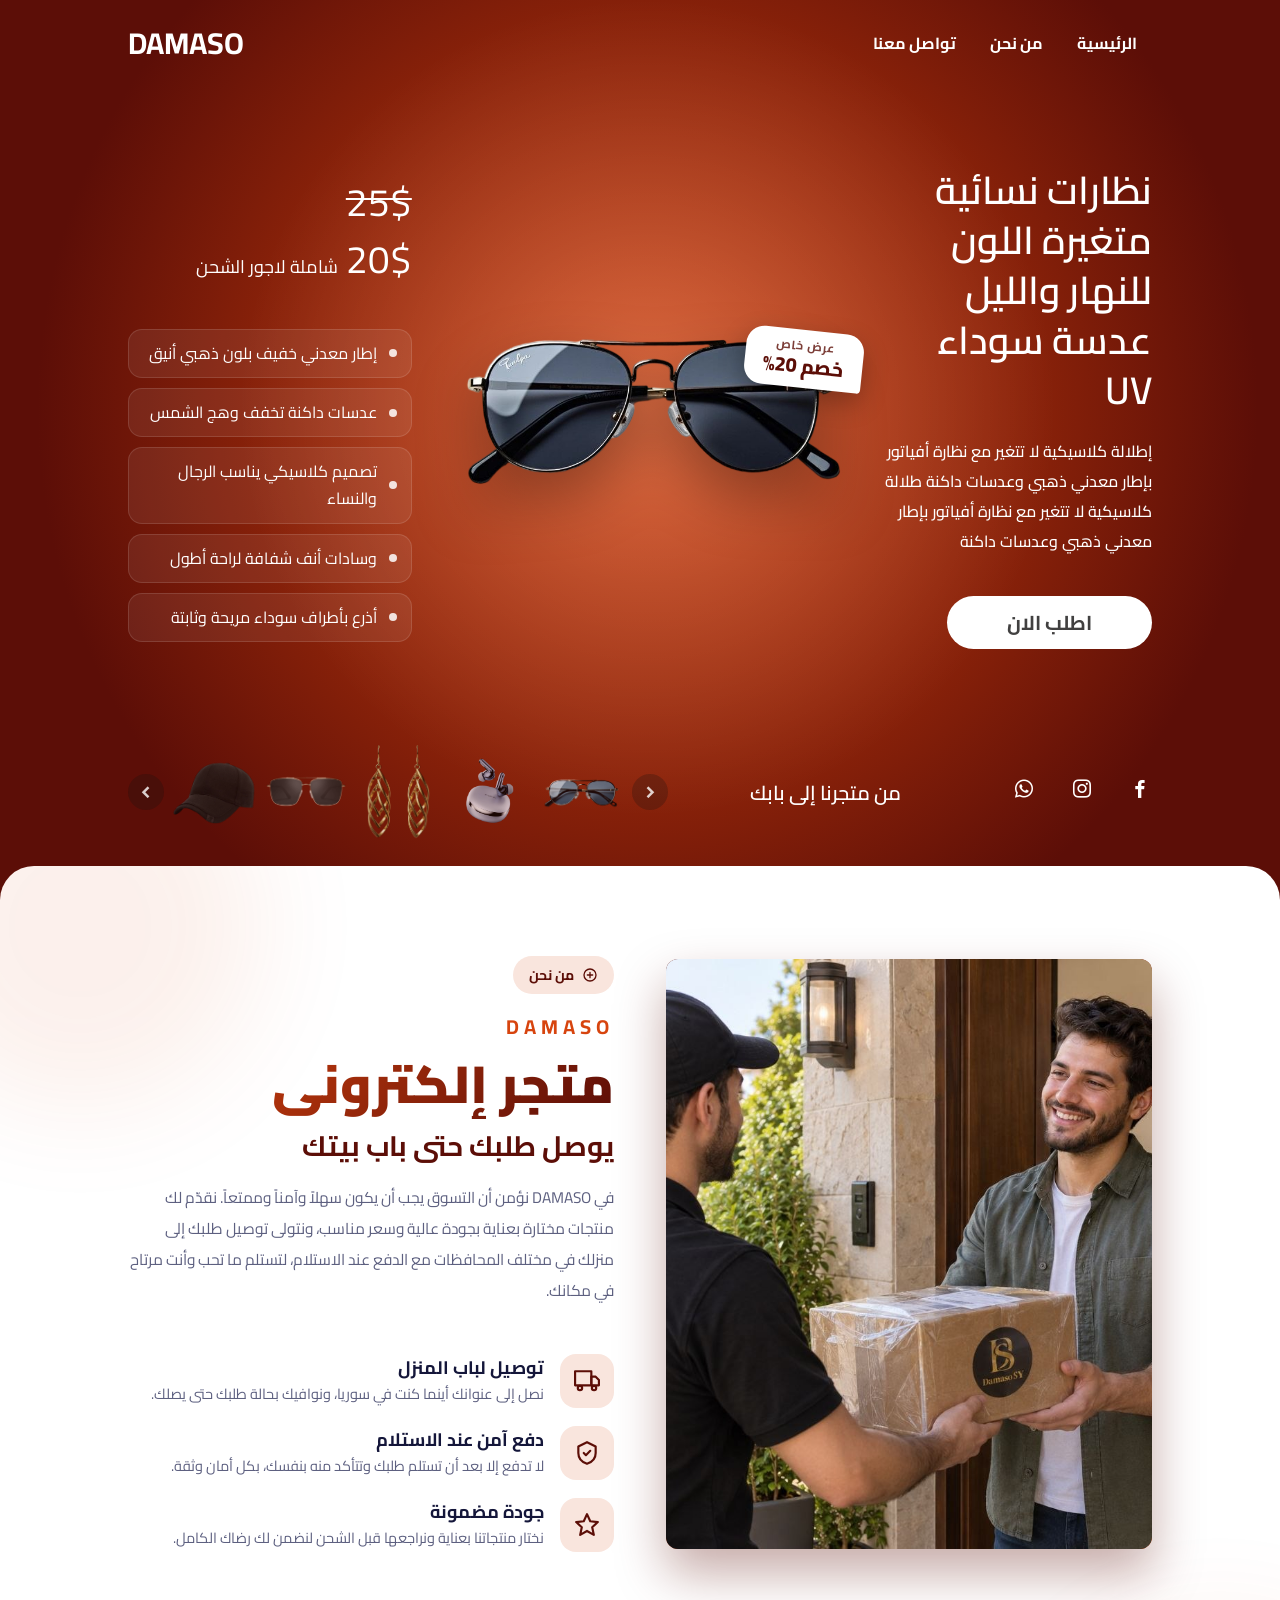
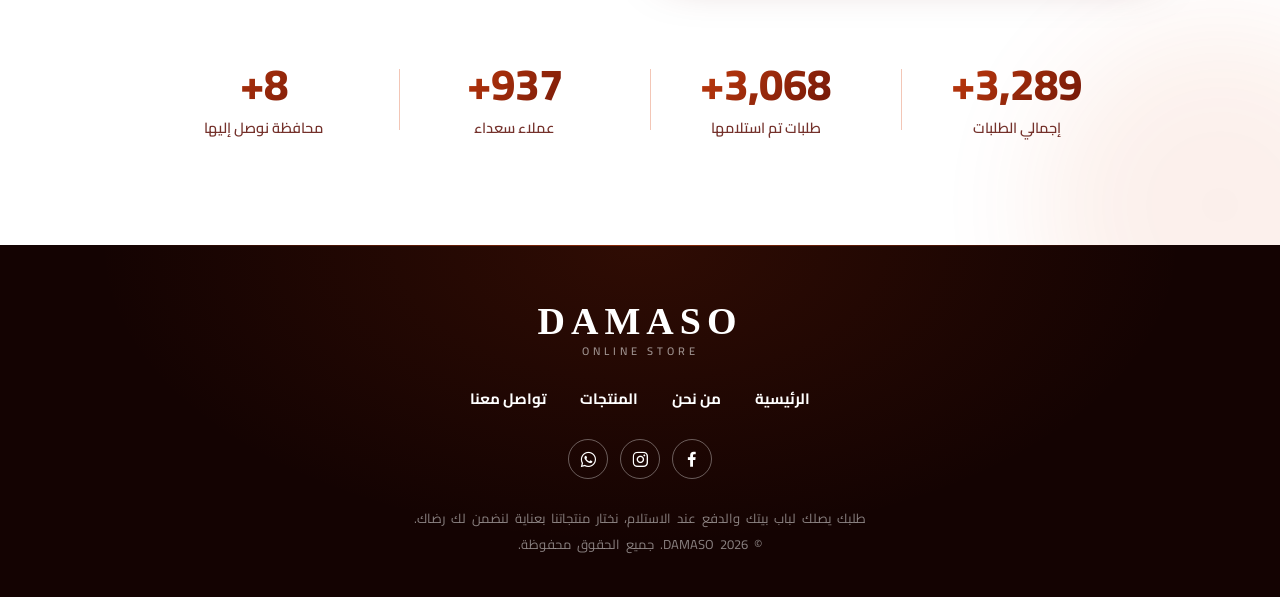
==== index.html @ eb1d95ae "Add files via upload upload site" ====
<!DOCTYPE html>
<html lang="ar" dir="rtl">
<head>
    <meta charset="UTF-8">
    <meta name="viewport" content="width=device-width, initial-scale=1.0">
    <title>DAMAS</title>
    <link rel="stylesheet" href="damas.css">
    <link rel="stylesheet" href="about.css">
    <link rel="stylesheet" href="footer.css">
    <link href='https://unpkg.com/boxicons@2.1.4/css/boxicons.min.css' rel='stylesheet'>

    <!-- يُنفَّذ قبل رسم الصفحة: يخفي المحتوى لحين حركة الدخول، ويُبقي اللودر ظاهراً بعد "الرئيسية" -->
    <script>
    (function () {
        var d = document.documentElement;
        d.classList.add('intro-pending');
        try {
            if (sessionStorage.getItem('damasReload')) {
                d.classList.add('reloading');
                d.style.setProperty('--loader-bg', sessionStorage.getItem('damasReloadBg') || '#0000c8');
            }
        } catch (e) {}
        // شبكة أمان: إن تعطل الـ JS لا يبقى المحتوى مخفياً
        setTimeout(function () { d.classList.remove('intro-pending', 'reloading'); }, 8000);
    })();
    </script>
</head>
<body>

    <!-- لودر إعادة التحميل -->
    <div class="page-loader" id="pageLoader" aria-hidden="true"><div class="spinner"></div></div>
 
    <div class="shamelll" id="home">
 
        <!-- طبقة الخلفية التي تتسع من وسط المنتج عند تغيير اللون -->
        <div class="bg-wave"></div>
 
        <div class="safhaon">
 
            <div class="navbar">
                <ul>
                    <li><a href="index.html" data-reload>الرئيسية</a></li>
                    <li><a href="#about" data-scroll="about">من نحن</a></li>
                    <li><a href="https://wa.me/213666143702">تواصل معنا</a></li>
                </ul>
 
                <a href="index.html" class="logo">DAMASO</a>
            </div>
 
            <div class="mohtaoa">
 
                <div class="text">
                    <h1>نظارات نسائية متغيرة اللون للنهار والليل</h1>
 
                    <p>تدرّج أزرق هادئ وتصميم بدون إطار. عدسات خفيفة تعطيكِ إطلالة أنيقة من أول نظرة، وتناسب الشمس والسهرة معاً</p>
 
                    <button class="atlopalan">اطلب الان</button>
                </div>
 
                <div class="imgs">
                    <!-- يضبطها الـ JS تلقائياً على أول منتج في products.js -->
                    <img class="asd" src="imgs/01.png" alt="المنتج">
                    <!-- شارة العرض: تظهر فقط للمنتجات التي فيها offer: true في products.js -->
                    <div class="offer-badge" id="offerBadge" hidden>
                        <small class="ob-label">عرض خاص</small>
                        <b class="ob-text"></b>
                    </div>
                </div>
 
                <div class="maizat">
 
                    <div class="alsaer">
                        <p class="kdem">25$</p>
                        <p class="jaaded"><strong class="price">20$</strong> <span>شاملة لاجور الشحن</span></p>
                    </div>
 
                    <div class="overlay">
                        <ul>
                            <li>حماية من الأشعة فوق البنفسجية UV400</li>
                            <li>عدسات متدرجة اللون تريح العين</li>
                            <li>تصميم بدون إطار خفيف على الوجه</li>
                            <li>مقاومة للخدوش وسهلة التنظيف</li>
                            <li>مناسبة للقيادة والسفر والاستخدام اليومي</li>
                        </ul>
                    </div>
 
                </div>
 
            </div>
 
            <div class="thelsafhaon">
 
                <div class="tauasul">
                    <a href="https://www.facebook.com/profile.php?id=61590749053674&name=xhp_nt__fb__action__open_user"><i class='bx bxl-facebook'></i></a>
                    <a href="https://www.instagram.com/damasosy/"><i class='bx bxl-instagram'></i></a>
                    <a href="https://wa.me/213666143702"><i class='bx bxl-whatsapp'></i></a>
                    <!-- <a href="#"><i class='bx bxl-messenger'></i></a> -->
                </div>
 
                <div class="taosel">
                    <p>من متجرنا إلى بابك</p>
                </div>
 
                <!-- شريط المنتجات: تملؤه الجافاسكربت من products.js، لا تضف صوراً هنا -->
                <div class="carousel">
                    <button class="nav-btn prev" type="button" aria-label="المنتج السابق"><i class='bx bxs-chevron-right'></i></button>
                    <div class="icon"></div>
                    <button class="nav-btn next" type="button" aria-label="المنتج التالي"><i class='bx bxs-chevron-left'></i></button>
                </div>
 
            </div>
 
        </div>
    </div>
 
 
<!-- ================= قسم من نحن ================= -->
<section class="about" id="about">
    <div class="about-inner">
        <div class="about-grid">
 
            <!-- الصور (يمين) -->
            <div class="about-media rv from-right">
                <div class="img-main"><img src="imgs/oijeorieojrie.jpg" alt="متجر DAMASO" loading="lazy"></div>
            </div>
 
            <!-- النصوص (يسار) -->
            <div class="about-text rv from-left" style="--d:.15s">
                <div class="about-tag">
                    <svg viewBox="0 0 24 24" fill="none" stroke="currentColor" stroke-width="2" stroke-linecap="round"><circle cx="12" cy="12" r="9"/><path d="M12 8v8M8 12h8"/></svg>
                    من نحن
                </div>
                <div class="about-brand">DAMASO</div>
                <h2><span class="h-store">متجر إلكتروني</span> <em>يوصل طلبك حتى باب بيتك</em></h2>
                <p class="desc">
                    في DAMASO نؤمن أن التسوق يجب أن يكون سهلاً وآمناً وممتعاً. نقدّم لك منتجات مختارة بعناية بجودة عالية وسعر مناسب،
                    ونتولى توصيل طلبك إلى منزلك في مختلف المحافظات مع الدفع عند الاستلام، لتستلم ما تحب وأنت مرتاح في مكانك.
                </p>
 
                <div class="features">
                    <div class="feature">
                        <div class="f-icon">
                            <svg viewBox="0 0 24 24" fill="none" stroke="currentColor" stroke-width="2" stroke-linecap="round" stroke-linejoin="round"><path d="M1 3h15v13H1z"/><path d="M16 8h4l3 3v5h-7z"/><circle cx="5.5" cy="18.5" r="2"/><circle cx="18.5" cy="18.5" r="2"/></svg>
                        </div>
                        <div><h3>توصيل لباب المنزل</h3><p>نصل إلى عنوانك أينما كنت في سوريا، ونوافيك بحالة طلبك حتى يصلك.</p></div>
                    </div>
                    <div class="feature">
                        <div class="f-icon">
                            <svg viewBox="0 0 24 24" fill="none" stroke="currentColor" stroke-width="2" stroke-linecap="round" stroke-linejoin="round"><path d="M12 2l8 4v6c0 5-3.5 8.5-8 10-4.5-1.5-8-5-8-10V6z"/><path d="M9 12l2 2 4-4"/></svg>
                        </div>
                        <div><h3>دفع آمن عند الاستلام</h3><p>لا تدفع إلا بعد أن تستلم طلبك وتتأكد منه بنفسك، بكل أمان وثقة.</p></div>
                    </div>
                    <div class="feature">
                        <div class="f-icon">
                            <svg viewBox="0 0 24 24" fill="none" stroke="currentColor" stroke-width="2" stroke-linecap="round" stroke-linejoin="round"><path d="M12 2l3 6.5 7 .8-5.2 4.8 1.5 7-6.3-3.6-6.3 3.6 1.5-7L2 9.3l7-.8z"/></svg>
                        </div>
                        <div><h3>جودة مضمونة</h3><p>نختار منتجاتنا بعناية ونراجعها قبل الشحن لنضمن لك رضاك الكامل.</p></div>
                    </div>
                </div>
            </div>
        </div>
 
        <!-- العدادات -->
        <div class="counters rv" style="--d:.1s">
            <div class="counter"><div class="num" data-count="5200">0</div><div class="lbl">إجمالي الطلبات</div></div>
            <div class="counter"><div class="num" data-count="4850">0</div><div class="lbl">طلبات تم استلامها</div></div>
            <div class="counter"><div class="num" data-count="1485">0</div><div class="lbl">عملاء سعداء</div></div>
            <div class="counter"><div class="num" data-count="14">0</div><div class="lbl">محافظة نوصل إليها</div></div>
        </div>
    </div>
</section>
 
<!-- ================= الفوتر ================= -->
<footer class="footer" id="footer">
    <div class="footer-inner rv">
 
        <a href="#home" data-scroll="top" class="f-logo">
            DAMASO
            <small>ONLINE STORE</small>
        </a>
 
        <ul class="f-nav">
            <li><a href="#home" data-scroll="top">الرئيسية</a></li>
            <li><a href="#about" data-scroll="about">من نحن</a></li>
            <li><a href="#home" data-scroll="top">المنتجات</a></li>
            <li><a href="https://wa.me/963931493129" target="_blank" rel="noopener">تواصل معنا</a></li>
        </ul>
 
        <div class="f-social">
            <a href="https://www.facebook.com/profile.php?id=61590749053674&name=xhp_nt__fb__action__open_user" aria-label="فيسبوك"><i class='bx bxl-facebook'></i></a>
            <a href="https://www.instagram.com/damasosy/" aria-label="انستغرام"><i class='bx bxl-instagram'></i></a>
            <a href="https://wa.me/963931493129" target="_blank" rel="noopener" aria-label="واتساب"><i class='bx bxl-whatsapp'></i></a>
            <!-- <a href="#" aria-label="ميتا"><i class='bx bxl-meta'></i></a> -->
        </div>
 
        <p class="f-copy">
            طلبك يصلك لباب بيتك والدفع عند الاستلام، نختار منتجاتنا بعناية لنضمن لك رضاك.<br>
            © 2026 DAMASO. جميع الحقوق محفوظة.
        </p>
    </div>
</footer>
 
<!-- زر العودة للأعلى -->
<button class="to-top" id="toTop" type="button" aria-label="العودة للأعلى"><i class='bx bx-chevron-up'></i></button>
 
 
<!-- ================= طبقة الطلب ================= -->
<div class="maalomataltalab" id="orderOverlay" aria-hidden="true">
    <div class="order-page">
 
        <!-- نفس الشريط العلوي، و"من نحن" تغلق الطبقة وتنزل لقسم من نحن -->
        <div class="navbar">
            <ul>
                <li><a href="#">الرئيسية</a></li>
                <li><a href="#about" data-scroll="about">من نحن</a></li>
                <li><a href="#">تواصل معنا</a></li>
            </ul>
 
            <a href="index.html" class="logo">DAMASO</a>
        </div>
 
        <div class="order-box" role="dialog" aria-modal="true" aria-labelledby="orderTitle">
            <div class="order-layout">
 
                <!-- ===== ملخص الطلب (يسار) ===== -->
                <aside class="order-summary">
                    <div class="sum-img"><img id="sumImg" alt=""></div>
 
                    <div class="sum-info">
                        <h3 id="sumName"></h3>
                        <div class="sum-price">
                            <span class="sum-old" id="sumOld"></span>
                            <strong id="sumNew"></strong>
                        </div>
                        <p class="sum-ship">شامل أجور الشحن</p>
                    </div>
 
                    <ul class="sum-badges">
                        <li>
                            <span class="ic"><i class='bx bxs-wallet'></i></span>
                            <div><b>الدفع عند الاستلام</b><small>لا تدفع شيئاً قبل وصول طلبك</small></div>
                        </li>
                        <li>
                            <span class="ic"><i class='bx bxs-truck'></i></span>
                            <div><b>التوصيل لباب البيت</b><small>نوصّل طلبك إلى مكانك مباشرة</small></div>
                        </li>
                        <li>
                            <span class="ic"><i class='bx bxs-package'></i></span>
                            <div><b>الشحن مشمول بالسعر</b><small>السعر المعروض يشمل أجور الشحن</small></div>
                        </li>
                    </ul>
                </aside>
 
                <!-- ===== نموذج التعبئة (يمين) ===== -->
                <form class="order-form" id="orderForm" novalidate>
                    <button class="order-close" type="button" aria-label="إغلاق"></button>
                    <h2 id="orderTitle">أكمل بيانات طلبك</h2>
 
                    <div class="field">
                        <label for="fName">الاسم الكامل</label>
                        <input type="text" id="fName" autocomplete="name" placeholder="مثال: أحمد محمد">
                        <small class="err"></small>
                    </div>
 
                    <div class="field">
                        <label for="x">رقم الهاتف</label>
                        <!-- يبنيها ملف phone.js (رمز سوريا + سهم القائمة)، ويجب أن يبقى الـ id هو x -->
                        <input id="x">
                    </div>
 
                    <div class="row-2">
                        <div class="field">
                            <label for="fGov">المحافظة</label>
                            <select id="fGov">
                                <option value="" selected disabled>اختر المحافظة</option>
                                <option>دمشق</option>
                                <option>ريف دمشق</option>
                                <option>حلب</option>
                                <option>حمص</option>
                                <option>حماة</option>
                                <option>اللاذقية</option>
                                <option>طرطوس</option>
                                <option>إدلب</option>
                                <option>درعا</option>
                                <option>السويداء</option>
                                <option>القنيطرة</option>
                                <option>دير الزور</option>
                                <option>الرقة</option>
                                <option>الحسكة</option>
                            </select>
                            <small class="err"></small>
                        </div>
 
                        <div class="field">
                            <label for="fCity">البلد / المدينة / القرية</label>
                            <input type="text" id="fCity" autocomplete="address-level2" placeholder="اكتب اسم بلدتك">
                            <small class="err"></small>
                        </div>
                    </div>
 
                    <div class="field">
                        <label>الكمية</label>
                        <div class="qty">
                            <!-- الأول ناقص (−) والثاني زائد (+) -->
                            <button type="button" id="qtyMinus" class="q-minus" aria-label="إنقاص"></button>
                            <span id="qtyVal">1</span>
                            <button type="button" id="qtyPlus" class="q-plus" aria-label="زيادة"></button>
                        </div>
                    </div>
 
                    <div class="totals">
                        <div><span>الإجمالي بالدولار</span><strong id="totUsd">0$</strong></div>
                        <div><span>الإجمالي بالليرة السورية</span><strong id="totSyp">0 ل.س</strong></div>
                    </div>
 
                    <button type="submit" class="order-submit">تأكيد الطلب</button>
                    <p class="order-ok" id="orderOk" hidden>تم تجهيز طلبك في واتساب، اضغط «إرسال» هناك لإتمامه</p>
                    <a class="sms-fallback" id="smsFallback" href="#" hidden>لا يعمل معك واتساب؟ أرسل الطلب برسالة SMS</a>
                </form>
 
            </div>
        </div>
    </div>
</div>
 
    <!-- الترتيب مهم: products.js ثم phone.js ثم damas.js ثم about.js -->
    <script src="products.js"></script>
    <script src="phone.js"></script>
    <script src="damas.js"></script>
    <script src="about.js"></script>
</body>
</html>
---- damas.css ----
@import url('https://fonts.googleapis.com/css2?family=Cairo:wght@200..1000&display=swap');
 
*{
    padding: 0;
    margin: 0;
    box-sizing: border-box;
    list-style: none;
    border: none;
    text-decoration: none;
    font-family: 'cairo';
}
 
body{
    background: #0000c8;
    overflow-x: hidden;
}
 
 
/* ========== الصفحة والخلفية ========== */
 
.shamelll{
    /* ألوان التدرج، يغيّرها الـ JS عند تبديل المنتج */
    --glow: #1a6fff;   /* لون التوهج في الوسط */
    --base: #0000c8;   /* لون الحواف */
    /* مركز التوهج: يضبطه الـ JS ليكون خلف صورة المنتج */
    --cx: 50%;
    --cy: 50%;
 
    position: relative;
    overflow: hidden;
    display: flex;
    justify-content: center;
    align-items: stretch;
    min-height: 100vh;
    min-height: 100svh;
    font-family: 'Cairo', sans-serif;
    padding-bottom: 40px;
}
 
/* نفس التدرج للخلفية الأساسية وللموجة المتسعة */
.shamelll,
.bg-wave{
    background:
        radial-gradient(circle at var(--cx) var(--cy), rgba(255,255,255,0.22) 0, rgba(255,255,255,0) 32vmax),
        radial-gradient(circle farthest-corner at var(--cx) var(--cy), var(--glow) 0%, var(--base) 75%);
}
 
.bg-wave{
    position: absolute;
    inset: 0;
    z-index: 0;
    pointer-events: none;
    clip-path: circle(0px at 50% 50%);
}
 
.safhaon{
    position: relative;
    z-index: 1;
    width: 80%;
    padding: 15px 0 20px;
    display: flex;
    flex-direction: column;
    justify-content: space-between;
    gap: 20px;
}
 
 
/* ========== الرأسية ========== */
 
.navbar{
    display: flex;
    justify-content: space-between;
    align-items: center;
    flex-wrap: wrap;
    gap: 10px;
}
 
.navbar a{
    font-size: 30px;
    font-weight: 700;
    color: #fff;
}
 
.navbar ul li{
    display: inline-block;
}
 
.navbar ul li a{
    position: relative;
    padding: 4px 0;
    font-size: 16px;
    font-weight: 700;
    margin: 0 15px;
    transition: opacity 0.3s;
}
 
/* خط يتمدد تحت الرابط (نفس تنسيق روابط الفوتر) */
.navbar ul li a::after{
    content: '';
    position: absolute;
    right: 0;
    bottom: -2px;
    width: 0;
    height: 2px;
    border-radius: 2px;
    background: #fff;
    transition: width 0.3s;
}
 
@media (hover: hover){
    .navbar ul li a:hover{ opacity: 0.85; }
    .navbar ul li a:hover::after{ width: 100%; }
}
 
 
 
/* ========== المحتوى ========== */
 
.mohtaoa{
    flex: 1;
    display: flex;
    justify-content: space-between;
    align-items: center;
    gap: 20px;
}
 
/* اليمين: النص */
.text{
    /* width: 28%; */
    flex: 0 1 28%;
}
 
.text h1{
    font-size: clamp(26px, 3vw, 40px);
    font-weight: 600;
    color: #fff;
    line-height: 1.3;
    margin: 20px 0;
}
 
.text p{
    color: #fff;
    font-size: 16px;
    font-weight: 500;
    margin: 20px 0;
}
 
.text button{
    padding: 8px 60px;
    color: rgb(65, 64, 64);
    background-color: #fff;
    border-radius: 30px;
    font-size: 20px;
    font-weight: 700;
    margin: 20px 0;
    cursor: pointer;
    font-family: inherit;
    animation: zxzxz 2s infinite;
}
 
/* الوسط: صورة المنتج (حتى 550px وتصغر حسب الشاشة) */
.imgs{
    /* width: 40%; */
    flex: 0 1 auto;
    width: clamp(260px, 36vw, 550px);
    display: flex;
    justify-content: center;
}
 
.imgs img{
    width: 100%;
    display: block;
    filter: drop-shadow(0 25px 30px rgba(0, 0, 0, 0.3));
    animation: xxxxx 2s ease-in-out infinite;
}
 
/* اليسار: السعر والميزات */
/* .maizat{
    flex: 0 1 28%;
} */
 
.alsaer{
    margin-bottom: 40px;
    color: #fff;
    font-size: clamp(28px, 3vw, 40px);
    font-weight: 400;
    line-height: 1.5;
}
 
.alsaer .kdem{
    text-decoration: line-through;
    text-decoration-thickness: 2px;
}
 
.alsaer .jaaded span{
    font-size: 18px;
}
 
.alsaer .jaaded .price{
    font-weight: inherit;
}
 
/* الميزات: كل ميزة في صندوق بخلفية شفافة (نفس تنسيق صناديق طبقة تأكيد الطلب) بعرض القسم كاملاً */
.overlay ul{
    width: 100%;
    display: flex;
    flex-direction: column;
    gap: 10px;
}
 
.overlay ul li{
    display: flex;
    align-items: center;
    gap: 12px;
    width: 100%;
    padding: 10px 14px;
    border-radius: 14px;
    background: rgba(255, 255, 255, 0.07);
    border: 1px solid rgba(255, 255, 255, 0.12);
    font-size: 16px;
    color: #fff;
    line-height: 1.7;
    text-align: start;
}
 
/* نقطة صغيرة بدل رمز القائمة الافتراضي */
.overlay ul li::before{
    content: '';
    flex: none;
    width: 8px;
    height: 8px;
    border-radius: 50%;
    background: #fff;
    opacity: 0.85;
}
 
 
/* ========== ذيل الصفحة ========== */
 
.thelsafhaon{
    display: flex;
    justify-content: space-between;
    align-items: center;
    gap: 20px;
}
 
.thelsafhaon .tauasul{
    flex: none;
}
 
.thelsafhaon .taosel{
    flex: 1 1 140px;
    text-align: center;
}
 
.thelsafhaon .taosel p{
    font-size: 20px;
    font-weight: 600;
}
 
 
/* ----- شريط المنتجات (حلقة من 5 صور + سهمان) ----- */
 
.carousel{
    display: flex;
    align-items: center;
    gap: 8px;
    flex: 0 1 540px;
    min-width: 0;
}
 
.icon{
    display: flex;
    align-items: center;
    justify-content: center;
    gap: 8px;
    flex: 1;
    min-width: 0;
}
 
.icon img{
    flex: 1 1 0;
    min-width: 0;
    max-width: 105px;
    width: auto;
    height: auto;
    cursor: pointer;
    opacity: 0.8;
    user-select: none;
    -webkit-user-drag: none;
    transition: transform 0.4s, opacity 0.3s, filter 0.3s;
}
 
/* المنتج المعروض حالياً في المنتصف */
.icon img.active{
    opacity: 1;
    cursor: default;
}
 
/* السهمان */
.nav-btn{
    flex: none;
    width: 36px;
    height: 36px;
    border-radius: 50%;
    display: grid;
    place-items: center;
    background-color: rgba(18, 18, 18, 0.25);
    color: #ffffffcc;
    font-size: 20px;
    cursor: pointer;
    transition: background-color 0.3s, transform 0.2s;
}
 
.nav-btn:hover{
    background-color: rgba(18, 18, 18, 0.45);
}
 
.nav-btn:active{
    transform: scale(0.9);
}
 
.nav-btn[hidden]{
    display: none;
}
 
.tauasul a i{
    font-size: 24px;
    color: #fff;
    margin-left: 30px;
    font-weight: 400;
}
 
.taosel p{
    font-size: 18px;
    color: #fff;
}
 
/* التكبير عند المرور فقط في الأجهزة التي تدعم الماوس */
@media (hover: hover){
    .icon img:hover{
        transform: scale(1.15);
        opacity: 1;
        position: relative;
        z-index: 2;
    }
}
 
 
/* ========== التاب والجوال: ترتيب عمودي ========== */
 
@media (max-width: 900px){
 
    .safhaon{
        width: 92%;
        justify-content: flex-start;
        align-items: center;
        gap: 18px;
    }
 
    /* نجعل أبناء هذين القسمين عناصر مباشرة داخل .safhaon لنرتبهم كما نريد */
    .mohtaoa,
    .thelsafhaon{
        display: contents;
    }
 
    .navbar{ order: 0; width: 100%; }
 
    /* الصورة الكبيرة ثم شريط الصور الصغيرة تحتها مباشرة لتبقى الحركة داخل الشاشة */
    /* صندوق ثابت للمنتج الكبير: أي صورة تُعرض كاملة داخله بنفس المساحة، فلا يتغير حجم الصفحة بين المنتجات */
    .safhaon .imgs{ order: 1; width: min(90%, 550px); height: clamp(230px, 62vw, 400px); }
    .imgs img{ height: 100%; object-fit: contain; }
 
    /* ارتفاع ثابت لشريط الصور الصغيرة أيضاً */
    .icon{ height: clamp(58px, 16vw, 100px); }
    .icon img{ height: 100%; object-fit: contain; }
    .safhaon .carousel{
        order: 2;
        flex: none;
        width: 100%;
        max-width: 560px;
    }
 
    .safhaon .text{
        order: 3;
        flex: none;
        width: 100%;
        max-width: 620px;
        text-align: center;
    }
 
    .safhaon .maizat{
        order: 4;
        flex: none;
        width: 100%;
        max-width: 620px;
        text-align: center;
    }
 
    .alsaer{ margin-bottom: 20px; }
 
    .overlay ul{
        width: 100%;
        text-align: start;
    }
 
    .taosel{ order: 5; text-align: center; }
    .tauasul{ order: 6; }
}
 
@media (max-width: 600px){
 
    .shamelll{padding-bottom:0 ;}
 
    .navbar{ justify-content: center; }
 
    .navbar a{ font-size: 20px; }

    .navbar ul{
        margin-left: 10px;
    }
 
    .navbar ul li a{
        font-size: 15px;
        margin: 0 4px;
    }
 
    .text p{ font-size: 15px; }
 
    .text button{
        padding: 8px 40px;
        font-size: 18px;
    }
 
    .overlay ul li{ font-size: 15px;
                    padding: 9px 12px;
                     }
 
     .overlay ul{ margin: 30px 0;
 
        }
 
    .taosel p{ font-size: 16px;
                margin: 30px 0 ; }
 
    .tauasul a i{
        font-size: 22px;
        margin: 0 12px;
        display: none;
    }
 
    .nav-btn{
        width: 30px;
        height: 30px;
        font-size: 17px;
    }
 
    .carousel,
    .icon{ gap: 5px; }
}
 
 
/* حركة الانميشن الخاصة بالصورة */
 
 
 
@keyframes xxxxx {
    0%,
    100% {
        transform: translatey(5px);
    }
 
    50% {
        transform: translatey(-5px);
    }
}
 
 
@keyframes zxzxz {
  50% {
    opacity: 0.5;
  }
}
 
 
/* ========== الجوال: زر اطلب الان تحت السعر ========== */
 
@media (max-width: 600px){
 
    /* نفكّ صندوقي النص حتى نرتّب عناصرهما مباشرة داخل الصفحة */
    .safhaon .text,
    .safhaon .maizat{
        display: contents;
    }
 
    .safhaon .text h1{ order: 3; }
    .safhaon .text p{ order: 4; }
    .safhaon .alsaer{ order: 5; }
    .safhaon .text button{ order: 6; align-self: center; }   /* الزر تحت السعر */
    .safhaon .overlay{ order: 7; }
    .safhaon .taosel{ order: 8; }
    .safhaon .tauasul{ order: 9; }
 
    .safhaon .text h1,
    .safhaon .text p,
    .safhaon .alsaer,
    .safhaon .overlay{
        width: 100%;
        max-width: 620px;
        text-align: center;
    }
 
    /* المسافات بين العناصر يتحكم بها gap الصفحة، فنلغي الهوامش المضاعفة */
    .safhaon .text h1,
    .safhaon .text p,
    .safhaon .text button,
    .safhaon .alsaer,
    .safhaon .overlay ul{
        margin: 0;
    }
 
    /* العنوان بعيد عن الصور وعمودياً حتى لا يتداخل معها */
    .safhaon .text h1{
        margin-top: 28px;
    }
 
    /* نص الشرح أضيق من عرض الشاشة */
    .safhaon .text p{
        width: min(100%, 400px);
    }
 
    /* مسافة فوق الزر وتحته */
    .safhaon .text button{
        margin: 16px 0;
    }
}
 
 
/* ========== طبقة الطلب (شفافة وضبابية بلون خلفية المنتج) ========== */
 
.maalomataltalab{
    /* ألوان افتراضية (نفس أزرق الصفحة)، يضبطها الـ JS من خلفية المنتج المعروض عند الفتح */
    /* --glow: #1a6fff;
    --base: #0000c8; */
 
    position: fixed;
    inset: 0;
    z-index: 100;
    display: flex;
    overflow-y: auto;
    font-family: 'Cairo', sans-serif;
 
    /* احتياطي للمتصفحات القديمة التي لا تدعم color-mix */
    background: rgba(0, 0, 40, 0.72);
    /* لون المنتج نفسه بشفافية: توهج خفيف في الجانبين وحواف أغمق */
    background:
        radial-gradient(circle at 25% 35%, color-mix(in srgb, var(red) 90%, transparent) 0, transparent 55%),
        radial-gradient(circle at 85% 80%, color-mix(in srgb, var(red) 32%, transparent) 0, transparent 50%),
        color-mix(in srgb, var(--base) 80%, transparent);
    -webkit-backdrop-filter: blur(16px);
    backdrop-filter: blur(16px);
 
    opacity: 0;
    visibility: hidden;
    pointer-events: none;
    transition: opacity 0.4s ease, visibility 0s linear 0.4s;
}
 
.maalomataltalab.open{
    opacity: 1;
    visibility: visible;
    pointer-events: auto;
    transition: opacity 0.4s ease, visibility 0s;
}
 
.maalomataltalab input,
.maalomataltalab select,
.maalomataltalab button{
    font-family: inherit;
}
 
body.no-scroll{
    overflow: hidden;
}
 
/* نفس عرض صفحتك الرئيسية: الشريط العلوي ثم المحتوى في المنتصف */
.order-page{
    position: relative;
    width: 80%;
    min-height: 100vh;
    min-height: 100svh;
    margin: 0 auto;
    padding: 15px 0 24px;
    display: flex;
    flex-direction: column;
    gap: 20px;
}
 
.order-box{
    flex: 1;
    display: flex;
    align-items: center;
    justify-content: center;
    transform: translateY(30px) scale(0.97);
    transition: transform 0.4s ease;
}
 
.maalomataltalab.open .order-box{
    transform: translateY(0) scale(1);
}
 
/* الملخص يسار والنموذج يمين، والمحتوى كله في المنتصف مع مسافة واضحة بينهما */
.order-layout{
    width: 100%;
    max-width: 1100px;
    margin: 0 auto;
    display: flex;
    align-items: center;
    justify-content: center;
    gap: clamp(48px, 8vw, 110px);
    direction: ltr;
}
 
.order-layout > *{
    direction: rtl;
}
 
 
/* ===== ملخص الطلب (بدون خلفية متوهجة) ===== */
 
.order-summary{
    flex: 1 1 460px;
    min-width: 0;
    display: flex;
    flex-direction: column;
    align-items: center;
    gap: 22px;
    text-align: center;
    color: #fff;
}
 
.sum-img{
    position: relative;
    width: 100%;
    display: flex;
    justify-content: center;
    padding-bottom: 18px;
    /* ارتفاع محدد: أي صورة أكبر منه تصغر تلقائياً ولا تدفع العناصر التي تحتها */
    height: clamp(170px, 36vh, 260px);
}
 
/* ظل ناعم تحت المنتج وهو يطفو */
.sum-img::after{
    content: '';
    position: absolute;
    bottom: 0;
    left: 50%;
    transform: translateX(-50%);
    width: 55%;
    height: 16px;
    border-radius: 50%;
    background: radial-gradient(ellipse at center, rgba(0, 0, 0, 0.35) 0, rgba(0, 0, 0, 0) 70%);
}
 
/* صورة المنتج كبيرة */
.sum-img img{
    position: relative;
    z-index: 1;
    width: min(100%, 460px);
    height: 100%;
    max-height: 100%;
    object-fit: contain;
    display: block;
    filter: drop-shadow(0 20px 24px rgba(0, 0, 0, 0.3));
    animation: xxxxx 2s ease-in-out infinite;
}
 
.sum-info h3{
    font-size: 22px;
    font-weight: 600;
    line-height: 1.4;
    margin-bottom: 10px;
}
 
.sum-price{
    display: flex;
    justify-content: center;
    align-items: baseline;
    gap: 14px;
}
 
.sum-old{
    font-size: 18px;
    text-decoration: line-through;
    text-decoration-thickness: 2px;
    opacity: 0.7;
}
 
.sum-price strong{
    font-size: 38px;
    font-weight: 700;
}
 
.sum-ship{
    margin-top: 4px;
    font-size: 14px;
    opacity: 0.85;
}
 
.sum-badges{
    width: 100%;
    max-width: 400px;
    display: flex;
    flex-direction: column;
    gap: 10px;
}
 
.sum-badges li{
    display: flex;
    align-items: center;
    gap: 14px;
    padding: 10px 14px;
    border-radius: 14px;
    text-align: start;
    background: rgba(255, 255, 255, 0.07);
    border: 1px solid rgba(255, 255, 255, 0.12);
}
 
/* أيقونات مفرغة الخلفية بإطار أبيض فقط */
.sum-badges .ic{
    flex: none;
    width: 46px;
    height: 46px;
    border-radius: 50%;
    display: grid;
    place-items: center;
    font-size: 24px;
    color: #fff;
    background: transparent;
    border: 1.5px solid #fff;
}
 
.sum-badges .ic i{
    line-height: 1;
}
 
.sum-badges b{
    display: block;
    font-size: 15px;
    font-weight: 700;
}
 
.sum-badges small{
    display: block;
    margin-top: 1px;
    font-size: 13px;
    opacity: 0.8;
}
 
 
/* ===== نموذج التعبئة: لوح شفاف بلون المنتج مثل نموذج الصورة ===== */
 
.order-form{
    position: relative;
    flex: 0 1 440px;
    min-width: 0;
    padding: 36px 28px 26px;
    border-radius: 8px;
    color: #fff;
    background: rgba(255, 255, 255, 0.14);
    background:
        linear-gradient(rgba(255, 255, 255, 0.047), rgba(255, 255, 255, 0.041)),
        color-mix(in srgb, var(red) 20%, transparent);
    box-shadow: 0 12px 40px rgba(0, 0, 0, 0.3);
}
 
.order-form h2{
    text-align: center;
    font-size: 28px;
    font-weight: 500;
    margin-bottom: 22px;
}
 
/* زر الإغلاق: علامة × مرسومة بالـ CSS في منتصف الدائرة تماماً */
.order-close{
    position: absolute;
    top: 10px;
    inset-inline-start: 12px;
    width: 34px;
    height: 34px;
    border-radius: 50%;
    background: rgba(255, 255, 255, 0.18);
    cursor: pointer;
    transition: background-color 0.3s;
}
 
.order-close::before,
.order-close::after{
    content: '';
    position: absolute;
    top: 50%;
    left: 50%;
    width: 14px;
    height: 2px;
    border-radius: 2px;
    background: #fff;
}
 
.order-close::before{ transform: translate(-50%, -50%) rotate(45deg); }
.order-close::after{ transform: translate(-50%, -50%) rotate(-45deg); }
 
.order-close:hover{
    background: rgba(255, 255, 255, 0.35);
}
 
.field{
    margin-bottom: 14px;
    flex: 1;
    min-width: 0;
}
 
.field label{
    display: block;
    font-size: 14px;
    font-weight: 600;
    margin-bottom: 6px;
}
 
.field > input,
.field > select{
    width: 100%;
    padding: 11px 14px;
    border-radius: 12px;
    border: 1px solid rgba(255, 255, 255, 0.3);
    background: rgba(255, 255, 255, 0.12);
    color: #fff;
    font-size: 16px;
    outline: none;
    transition: border-color 0.3s, background-color 0.3s;
}
 
.field > input::placeholder,
#x::placeholder{
    color: rgba(255, 255, 255, 0.55);
}
 
.field > input:focus,
.field > select:focus{
    border-color: #fff;
    background: rgba(255, 255, 255, 0.2);
}
 
.field > select option{
    background: var(--base);
    color: #fff;
}
 
.field.invalid > input,
.field.invalid > select{
    border-color: #ff9b9b;
}
 
.err{
    display: block;
    margin-top: 4px;
    font-size: 13px;
    color: #ffb3b3;
}
 
.row-2{
    display: flex;
    gap: 12px;
}
 
/* إطار خانة الهاتف (يبنيه phone.js) */
.phone-wrap:focus-within{
    box-shadow: 0 0 0 1px #fff;
}
 
#x:-webkit-autofill{
    -webkit-text-fill-color: #fff;
    transition: background-color 9999s ease-in-out 0s;
}
 
/* عداد الكمية: − و + مرسومتان بالـ CSS في منتصف الدائرة تماماً */
.qty{
    display: inline-flex;
    align-items: center;
    gap: 6px;
    padding: 4px;
    border-radius: 30px;
    background: rgba(255, 255, 255, 0.12);
    border: 1px solid rgba(255, 255, 255, 0.3);
}
 
.qty button{
    position: relative;
    width: 34px;
    height: 34px;
    border-radius: 50%;
    background: rgba(255, 255, 255, 0.2);
    cursor: pointer;
    transition: background-color 0.3s, transform 0.2s;
}
 
/* الخط الأفقي: موجود في الزرين (ناقص / زائد) */
.qty button::before,
.qty button.q-plus::after,
#qtyPlus::after{
    content: '';
    position: absolute;
    top: 50%;
    left: 50%;
    background: #fff;
    border-radius: 2px;
}
 
.qty button::before{
    width: 14px;
    height: 2px;
    transform: translate(-50%, -50%);
}
 
/* الخط العمودي: فقط في زر الزائد */
.qty button.q-plus::after,
#qtyPlus::after{
    width: 2px;
    height: 14px;
    transform: translate(-50%, -50%);
}
 
.qty button:hover{ background: rgba(255, 255, 255, 0.35); }
.qty button:active{ transform: scale(0.9); }
 
.qty span{
    min-width: 40px;
    text-align: center;
    font-size: 18px;
    font-weight: 700;
}
 
/* الإجمالي */
.totals{
    margin: 16px 0;
    padding: 12px 14px;
    border-radius: 12px;
    background: rgba(0, 0, 0, 0.22);
}
 
.totals div{
    display: flex;
    justify-content: space-between;
    align-items: center;
    gap: 10px;
    padding: 4px 0;
    font-size: 15px;
}
 
.totals strong{
    font-size: 18px;
    font-weight: 700;
}
 
.order-submit{
    width: 100%;
    padding: 12px;
    border-radius: 30px;
    background: #fff;
    color: #333;
    font-size: 20px;
    font-weight: 700;
    cursor: pointer;
    transition: transform 0.2s, opacity 0.3s;
}
 
.order-submit:active{ transform: scale(0.97); }
 
.order-ok{
    margin-top: 12px;
    text-align: center;
    font-weight: 600;
    color: #c9ffd2;
}

.sms-fallback{
    display: block;
    margin-top: 10px;
    text-align: center;
    font-size: 14px;
    font-weight: 600;
    color: #fff;
    text-decoration: underline;
    opacity: 0.9;
}
.sms-fallback[hidden]{ display: none; }
 
 
/* ===== التاب والجوال ===== */
 
@media (max-width: 900px){
    .order-page{ width: 92%; }
}
 
@media (max-width: 800px){
 
    .order-box{ align-items: flex-start; }
 
    .order-layout{
        flex-direction: column;
        align-items: stretch;
        gap: 16px;
    }
 
    /* الملخص يصير شريطاً فوق النموذج */
    .order-summary{
        flex: none;
        flex-direction: row;
        align-items: center;
        gap: 14px;
        padding: 12px 14px;
        text-align: start;
        border-radius: 14px;
        background: rgba(255, 255, 255, 0.07);
        border: 1px solid rgba(255, 255, 255, 0.12);
    }
 
    .sum-img{ width: 108px; height: 108px; flex: none; padding-bottom: 0; }
    .sum-img::after{ display: none; }
    .sum-img img{ width: 108px; height: 108px; max-height: none; object-fit: contain; animation: none; }
 
    .sum-info{ flex: 1; min-width: 0; }
    .sum-info h3{ font-size: 15px; margin-bottom: 4px; }
    .sum-price{ justify-content: flex-start; gap: 10px; }
    .sum-price strong{ font-size: 24px; }
    .sum-old{ font-size: 15px; }
    .sum-ship{ display: none; }
    .sum-badges{ display: none; }
 
    .order-form{
        flex: none;
        width: 100%;
        padding: 46px 18px 22px;
    }
 
    .order-form h2{ font-size: 22px; }
}
 
@media (max-width: 420px){
    .row-2{ flex-direction: column; gap: 0; }
}
 
 
/* ========== لودر إعادة تحميل الصفحة ========== */
 
.page-loader{
    position: fixed;
    inset: 0;
    z-index: 1000;
    display: grid;
    place-items: center;
    background: var(--loader-bg, #0000c8);
    opacity: 0;
    visibility: hidden;
    pointer-events: none;
    transition: opacity 0.35s ease, visibility 0s linear 0.35s;
}
 
html.reloading .page-loader{
    opacity: 1;
    visibility: visible;
    pointer-events: auto;
    transition: opacity 0.35s ease, visibility 0s;
}
 
html.reloading body{ overflow: hidden; }
 
.spinner{
    width: 58px;
    height: 58px;
    border-radius: 50%;
    border: 5px solid rgba(255, 255, 255, 0.25);
    border-top-color: #fff;
    animation: spin 0.9s linear infinite;
}
 
@keyframes spin{
    to{ transform: rotate(360deg); }
}
 
 
/* ========== شارة العرض (أعلى يمين المنتج) ========== */
 
.imgs{ position: relative; }
 
.offer-badge{
    position: absolute;
    top: 0;
    right: 0;
    z-index: 3;
    max-width: 170px;
    padding: 8px 18px 10px;
    border-radius: 18px 18px 4px 18px;
    text-align: center;
    line-height: 1.25;
    color: var(--base);
    background: #fff;
    box-shadow: 0 10px 26px rgba(0, 0, 0, 0.28);
    transform: rotate(6deg);
    animation: badgePulse 2.4s ease-in-out infinite;
}
 
.offer-badge[hidden]{ display: none; }
 
.offer-badge .ob-label{
    display: block;
    font-size: 12px;
    font-weight: 700;
    letter-spacing: 0.5px;
    opacity: 0.8;
}
 
.offer-badge .ob-text{
    display: block;
    font-size: 20px;
    font-weight: 800;
}
 
@keyframes badgePulse{
    0%, 100%{ transform: rotate(6deg) scale(1); }
    50%     { transform: rotate(6deg) scale(1.07); }
}
 
@media (max-width: 600px){
    .offer-badge{ padding: 6px 14px 8px; max-width: 140px; }
    .offer-badge .ob-text{ font-size: 17px; }
}
 
 
/* ========== حركة دخول الصفحة: المحتوى مخفي حتى تبدأ الحركة ========== */
 
html.intro-pending .text,
html.intro-pending .maizat,
html.intro-pending .imgs,
html.intro-pending .thelsafhaon,
html.intro-pending .text > *,
html.intro-pending .maizat > *,
html.intro-pending .thelsafhaon > *{
    opacity: 0;
}
 
html.intro-pending .text button{ animation: none; }
 
@media (prefers-reduced-motion: reduce){
    .spinner{ animation-duration: 2s; }
    .offer-badge{ animation: none; }
}
---- about.css ----
@import url('https://fonts.googleapis.com/css2?family=Cairo:wght@200..1000&display=swap');
/* =====================================================
   about.css — قسم "من نحن" + زر العودة للأعلى
   ألوانه تتبع لون خلفية المنتج المعروض تلقائياً (عبر about.js)
   ===================================================== */
 
.about{
    --ab-glow: #1a6fff;
    --ab-base: #0000c8;
    --ab-ink:  #14163a;
    --ab-muted:#5d6080;
 
    position: relative;
    z-index: 2;
    margin-top: -34px;                 /* يتداخل قليلاً مع نهاية الصفحة الرئيسية بحافة منحنية */
    padding: 90px 0 70px;
    background: #fff;
    border-radius: 34px 34px 0 0;
    font-family: 'Cairo', sans-serif;
    color: var(--ab-ink);
    overflow: hidden;
}
 
/* بقع لونية ناعمة في الخلفية */
.about::before,
.about::after{
    content: '';
    position: absolute;
    width: 360px;
    height: 360px;
    border-radius: 50%;
    background: var(--ab-glow);
    opacity: .08;
    filter: blur(60px);
    pointer-events: none;
}
.about::before{ top: -120px; left: -100px; }
.about::after { bottom: -140px; right: -120px; }
 
.about-inner{
    position: relative;
    z-index: 1;
    width: 80%;                        /* نفس عرض الصفحة الرئيسية */
    max-width: 1200px;
    margin: 0 auto;
}
 
.about-grid{
    display: grid;
    grid-template-columns: 1fr 1fr;    /* العمود الأول = اليمين (RTL): الصور، والثاني = اليسار: النصوص */
    gap: clamp(24px, 4vw, 52px);       /* مسافة بسيطة بين الصورة والنصوص */
    align-items: center;
}
 
 
/* ========== الصور (يمين) ========== */
 
.about-media{
    position: relative;
}
 
.img-main{
    width: 100%;                       /* تملأ عمودها وتتكيف مع عرض الشاشة */
    aspect-ratio: 4 / 5;
    max-height: 590px;
    border-radius: 12px;
    overflow: hidden;
    background: linear-gradient(135deg, var(--ab-base), var(--ab-glow));
    box-shadow: 0 24px 50px color-mix(in srgb, var(--ab-base) 35%, transparent);
}
 
.img-small{
    position: absolute;
    left: 0;
    bottom: 0;
    width: 44%;
    aspect-ratio: 3 / 4;
    border-radius: 22px;
    overflow: hidden;
    background: linear-gradient(135deg, var(--ab-glow), var(--ab-base));
    border: 7px solid #fff;
    box-shadow: 0 16px 36px rgba(0, 0, 0, .2);
}
 
.img-main img,
.img-small img{
    width: 100%;
    height: 100%;
    object-fit: cover;
    display: block;
}
 
/* نفس صورة المتجر بقصّين مختلفين حتى لا تتكرر الصورة */
.img-main  img{ object-position: 55% 50%; }   /* الكيس والهدية */
.img-small img{ object-position: 12% 50%; }   /* واجهة الجوال */
 
.badge{
    position: absolute;
    left: 33%;
    bottom: -4px;
    width: 116px;
    height: 116px;
    border-radius: 50%;
    display: flex;
    flex-direction: column;
    align-items: center;
    justify-content: center;
    text-align: center;
    color: #fff;
    background: linear-gradient(135deg, var(--ab-glow), var(--ab-base));
    border: 5px solid #fff;
    box-shadow: 0 12px 28px color-mix(in srgb, var(--ab-base) 45%, transparent);
    animation: abFloat 3s ease-in-out infinite;
}
.badge b{ font-size: 23px; line-height: 1.1; font-weight: 800; }
.badge b::after{ content: '+'; }
.badge span{ font-size: 12px; opacity: .92; }
 
 
/* ========== النصوص (يسار) ========== */
 
.about-tag{
    display: inline-flex;
    align-items: center;
    gap: 8px;
    padding: 6px 16px;
    margin-bottom: 14px;
    border-radius: 30px;
    font-size: 14px;
    font-weight: 700;
    color: var(--ab-base);
    background: color-mix(in srgb, var(--ab-glow) 14%, #fff);
}
.about-tag svg{ width: 16px; height: 16px; }
 
.about-brand{
    direction: ltr;
    text-align: right;
    /* font-family: Georgia, 'Times New Roman', serif; */
    font-family: 'Cairo';
    font-size: 20px;
    font-weight: 700;
    letter-spacing: 5px;
    color: var(--ab-glow);
    margin-bottom: 6px;
}
 
.about-text h2{
    font-size: clamp(26px, 3.2vw, 30px);
    font-weight: 800;
    line-height: 1.5;
    margin-bottom: 14px;
    color: rgb(64, 64, 64);
    font-family: 'cairo';
}
.about-text h2 em{
    font-style: normal;
    font-size: clamp(22px, 2.6vw, 28px);
    font-weight: 700;
    color: var(--ab-base);
}
 
/* عبارة "متجر إلكتروني": أكبر، بتدرج من لون المنتج */
.about-text h2 .h-store{
    display: block;
    margin-bottom: 4px;
    font-size: clamp(34px, 4.6vw, 52px);
    font-weight: 900;
    line-height: 1.3;
    background: linear-gradient(135deg, var(--ab-glow), var(--ab-base));
    -webkit-background-clip: text;
    background-clip: text;
    -webkit-text-fill-color: transparent;
    color: transparent;
}
 
.about-text .desc{
    font-size: 15.5px;
    line-height: 2;
    color: var(--ab-muted);
    margin-bottom: 48px;               /* مسافة أكبر بين الشرح والميزات */
}
 
.features{ display: flex; flex-direction: column; gap: 18px; }
 
.feature{ display: flex; gap: 16px; align-items: flex-start; line-height: 1.5; }
 
.f-icon{
    flex: 0 0 54px;
    height: 54px;
    border-radius: 16px;
    display: grid;
    place-items: center;
    color: var(--ab-base);
    background: color-mix(in srgb, var(--ab-glow) 14%, #fff);
    transition: transform .35s, background-color .35s, color .35s;
}
.f-icon svg{ width: 26px; height: 26px; }
 
.feature:hover .f-icon{
    transform: translateY(-4px) rotate(-6deg);
    color: #fff;
    background: linear-gradient(135deg, var(--ab-glow), var(--ab-base));
}
 
.feature h3{ font-size: 18px; font-weight: 700; margin-bottom: 3px; color: var(--ab-ink); }
.feature p { font-size: 14.5px; line-height: 1.4; color: var(--ab-muted); }
 
 
/* ========== العدادات ========== */
 
.counters{
    margin-top: 72px;
    padding: 34px 20px;
    display: grid;
    grid-template-columns: repeat(4, 1fr);
    gap: 20px;
    border-radius: 24px;
    /* background: linear-gradient(135deg, var(--ab-base), var(--ab-glow)); */
    /* box-shadow: 0 20px 44px color-mix(in srgb, var(--ab-base) 35%, transparent); */
}
 
.counter{ position: relative; text-align: center; }
 
.counter:not(:last-child)::after{
    content: '';
    position: absolute;
    left: 0;
    top: 14%;
    height: 72%;
    width: 1px;
    background: color-mix(in srgb, var(--ab-glow) 30%, transparent);
}
 
/* الأرقام بتدرج من لون المنتج، والعناوين بلون المنتج الغامق */
.counter .num{
    font-size: clamp(28px, 4vw, 44px);
    font-weight: 800;
    line-height: 1.2;
    background: linear-gradient(135deg, var(--ab-glow), var(--ab-base));
    -webkit-background-clip: text;
    background-clip: text;
    -webkit-text-fill-color: transparent;
    color: transparent;
}
.counter .num::after{ content: '+'; }
.counter .lbl{ margin-top: 4px; font-size: 14.5px; font-weight: 600; color: var(--ab-base); opacity: .85; }
 
 
/* ========== ظهور تدريجي عند التمرير (فقط إذا كان JS يعمل) ========== */
 
.js .rv{
    opacity: 0;
    transform: translateY(30px);
    transition: opacity .8s ease, transform .8s cubic-bezier(.2, .8, .2, 1);
    transition-delay: var(--d, 0s);
}
.js .rv.from-right{ transform: translateX(60px); }   /* الصور تدخل من اليمين */
.js .rv.from-left { transform: translateX(-60px); }  /* النصوص تدخل من اليسار */
.js .rv.in{ opacity: 1; transform: none; }
 
 
/* ========== زر العودة للأعلى ========== */
 
.to-top{
    position: fixed;
    right: 18px;
    bottom: 18px;
    z-index: 50;
    width: 46px;
    height: 46px;
    border-radius: 50%;
    display: grid;
    place-items: center;
    font-size: 26px;
    color: var(--ab-glow, #1a6fff);
    cursor: pointer;
    background: transparent;
    border: 2px solid var(--ab-glow, #1a6fff);
    opacity: 0;
    visibility: hidden;
    transform: translateY(14px);
    transition: opacity .35s, transform .35s, visibility 0s linear .35s;
}
.to-top.show{
    opacity: 1;
    visibility: visible;
    transform: none;
    transition: opacity .35s, transform .35s, visibility 0s;
}
 
 
@keyframes abFloat{
    0%, 100%{ transform: translateY(4px); }
    50%     { transform: translateY(-5px); }
}
 
 
/* ========== التجاوب ========== */
 
@media (max-width: 900px){
    .about{ padding: 64px 0 50px; margin-top: -28px; border-radius: 28px 28px 0 0; }
    .about-inner{ width: 92%; }
 
    .about-grid{ grid-template-columns: 1fr; gap: 40px; }
 
    .about-media{ width: 100%; max-width: 480px; margin: 0 auto; }
 
    .about-text{ text-align: center; }
    .about-brand{ text-align: center; }
    .feature{ text-align: start; }
 
    .js .rv.from-right,
    .js .rv.from-left{ transform: translateY(30px); }   /* على الشاشات الضيقة: دخول من الأسفل فقط */
 
    .counters{ margin-top: 54px; grid-template-columns: repeat(2, 1fr); row-gap: 30px; }
    .counter:nth-child(2)::after{ display: none; }
}
 
@media (max-width: 600px){
    .about{ padding: 50px 0 40px; }
 
    .img-main{ width: 100%; aspect-ratio: 4 / 4.4; }
    .badge{ width: 92px; height: 92px; left: 30%; border-width: 4px; }
    .badge b{ font-size: 18px; }
    .badge span{ font-size: 11px; }
    .img-small{ border-width: 5px; border-radius: 18px; }
 
    .about-text .desc{ font-size: 15px; }
 
    .f-icon{ flex-basis: 46px; height: 46px; border-radius: 14px; }
    .f-icon svg{ width: 22px; height: 22px; }
    .feature h3{ font-size: 14px; }
    .feature p{ font-size: 12px; }
 
    .counters{ padding: 26px 12px; gap: 14px; border-radius: 20px; }
    .counter .lbl{ font-size: 13px; }
 
    .to-top{ width: 42px; height: 42px; right: 12px; bottom: 12px; }
}
 
@media (max-width: 360px){
    .badge{ width: 80px; height: 80px; }
    .badge span{ display: none; }
}
 
/* احترام من يفضّل تقليل الحركة */
@media (prefers-reduced-motion: reduce){
    .badge{ animation: none; }
    .js .rv{ transition: none; opacity: 1; transform: none; }
}
---- footer.css ----
/* =====================================================
   footer.css — الفوتر
   لونه الغامق (القريب من الأسود) يتبع لون خلفية المنتج المعروض
   (المتغيران --ab-base و--ab-glow يضبطهما about.js)
   ===================================================== */
 
.footer{
    --ab-glow: #1a6fff;
    --ab-base: #0000c8;
 
    position: relative;
    z-index: 2;
    padding: 56px 0 40px;
    font-family: 'Cairo', sans-serif;
    color: #fff;
    text-align: center;
    overflow: hidden;
 
    /* احتياطي للمتصفحات التي لا تدعم color-mix */
    background: #05051f;
    /* لون المنتج ممزوج بالأسود: غامق جداً لكنه يميل للون المنتج */
    background:
        radial-gradient(ellipse at 50% 0%, color-mix(in srgb, var(--ab-glow) 14%, transparent) 0, transparent 60%),
        color-mix(in srgb, var(--ab-base) 22%, #000);
}
 
/* خط رفيع متدرج في أعلى الفوتر */
.footer::before{
    content: '';
    position: absolute;
    top: 0;
    left: 10%;
    right: 10%;
    height: 1px;
    background: linear-gradient(90deg, transparent, var(--ab-glow), transparent);
    opacity: .55;
}
 
.footer-inner{
    width: 80%;
    max-width: 900px;
    margin: 0 auto;
    display: flex;
    flex-direction: column;
    align-items: center;
    gap: 26px;
}
 
/* ===== الشعار ===== */
.f-logo{
    display: inline-flex;
    flex-direction: column;
    align-items: center;
    gap: 2px;
    font-family: Georgia, 'Times New Roman', serif;
    font-size: clamp(28px, 4vw, 38px);
    font-weight: 700;
    letter-spacing: 6px;
    color: #fff;
    line-height: 1.1;
}
.f-logo small{
    font-family: 'Cairo', sans-serif;
    font-size: 11px;
    font-weight: 600;
    letter-spacing: 4px;
    color: rgba(255, 255, 255, .55);
}
 
/* ===== الروابط ===== */
.f-nav{
    display: flex;
    flex-wrap: wrap;
    justify-content: center;
    gap: 10px 34px;
}
.f-nav a{
    position: relative;
    padding: 4px 0;
    font-size: 15px;
    font-weight: 700;
    color: #fff;
    transition: color .3s;
}
.f-nav a::after{
    content: '';
    position: absolute;
    right: 0;
    bottom: -2px;
    width: 0;
    height: 2px;
    border-radius: 2px;
    background: var(--ab-glow);
    transition: width .3s;
}
/* الهوفر فقط في الأجهزة التي فيها ماوس، حتى لا يبقى الرابط ملوناً بعد اللمس في الجوال */
@media (hover: hover){
    .f-nav a:hover{ color: var(--ab-glow); }
    .f-nav a:hover::after{ width: 100%; }
}
 
/* ===== الأيقونات ===== */
.f-social{
    display: flex;
    justify-content: center;
    gap: 12px;
}
.f-social a{
    width: 40px;
    height: 40px;
    border-radius: 50%;
    display: grid;
    place-items: center;
    font-size: 20px;
    color: #fff;
    border: 1px solid rgba(255, 255, 255, .35);
    transition: background-color .3s, color .3s, transform .3s, border-color .3s;
}
@media (hover: hover){
    .f-social a:hover{
        background: #fff;
        color: #111;
        border-color: #fff;
        transform: translateY(-3px);
    }
}
 
/* ===== النص السفلي ===== */
.f-copy{
    max-width: 560px;
    font-size: 13px;
    line-height: 2;
    color: rgba(255, 255, 255, .5);
    word-spacing: 3px;
}
 
/* ===== التجاوب ===== */
@media (max-width: 900px){
    .footer-inner{ width: 92%; }
}
 
@media (max-width: 600px){
    .footer{ padding: 44px 0 34px; }
    .footer-inner{ gap: 22px; }
    .f-logo{ letter-spacing: 4px; }
    .f-nav{ gap: 8px 22px; }
    .f-nav a{ font-size: 14px; }
    .f-social a{ width: 38px; height: 38px; font-size: 19px; }
    .f-copy{ font-size: 12.5px; }
}
 
@media (max-width: 360px){
    .f-nav{ gap: 8px 16px; }
}
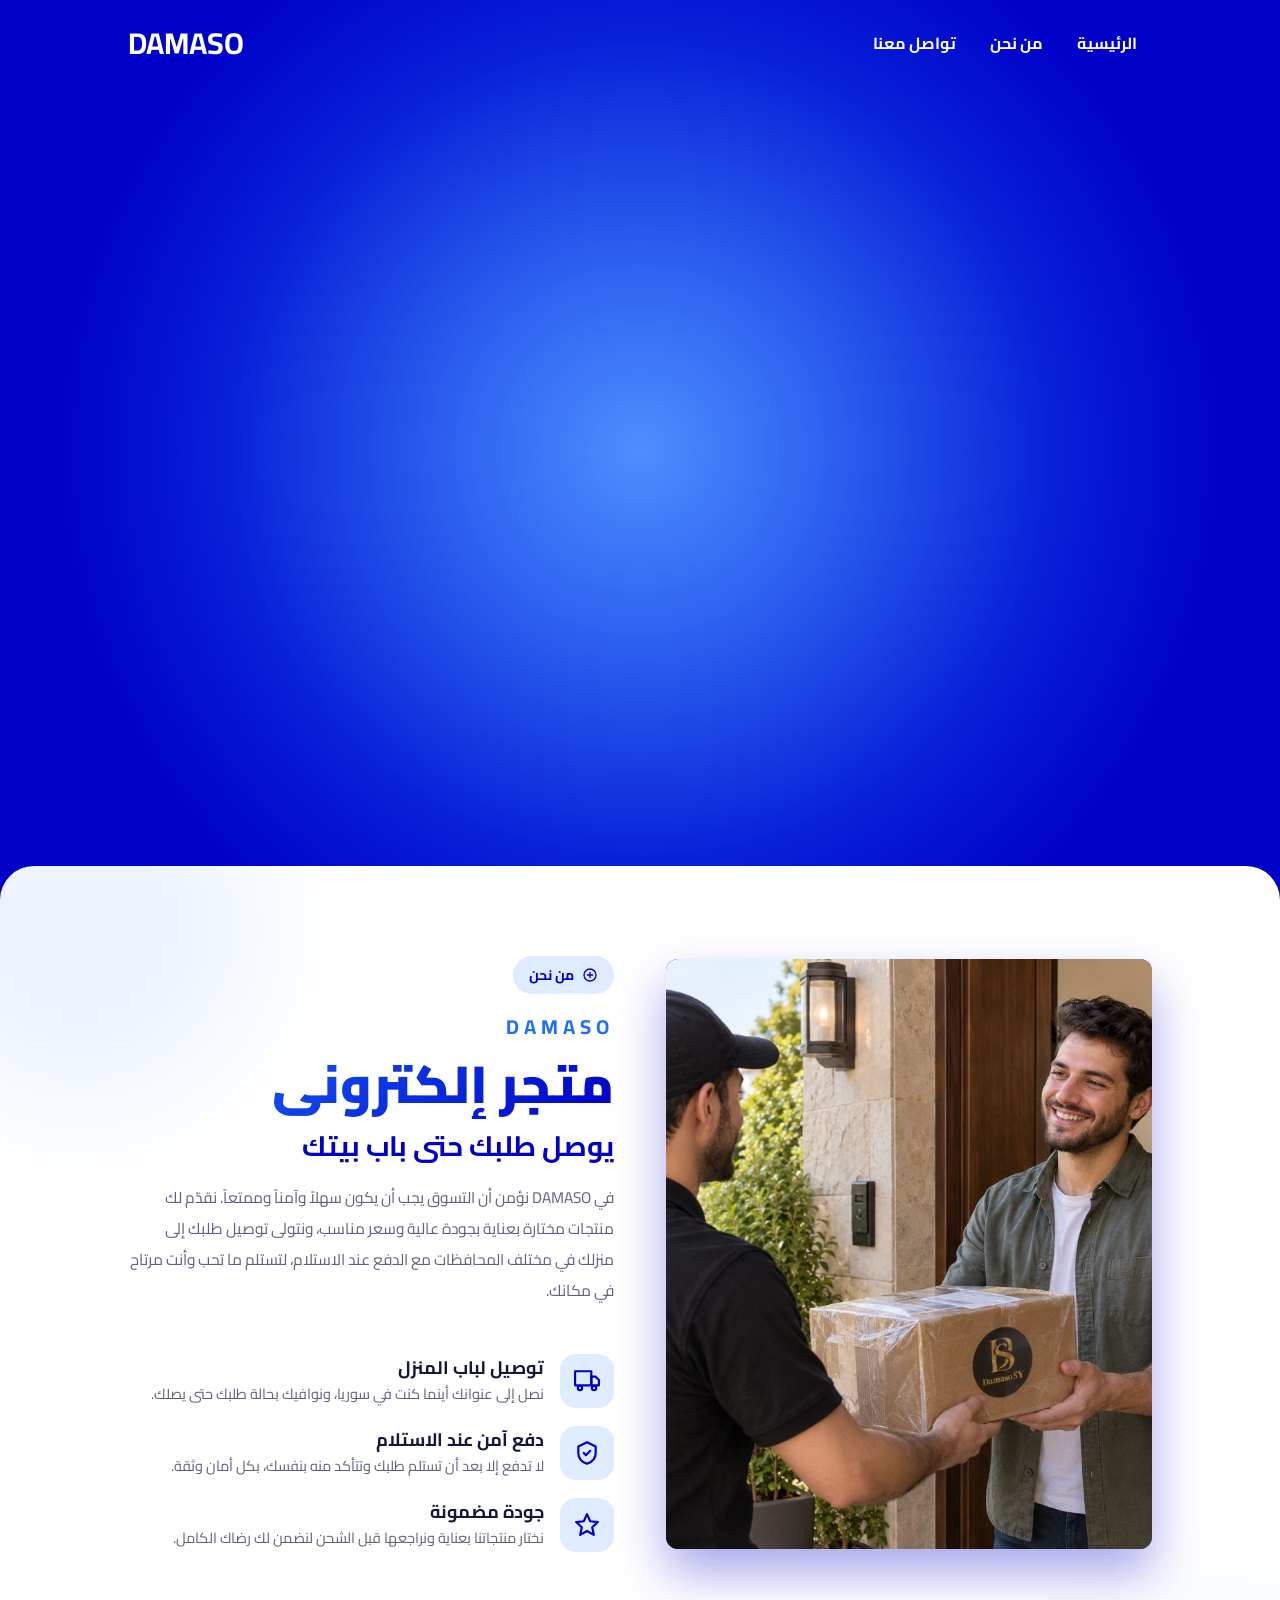
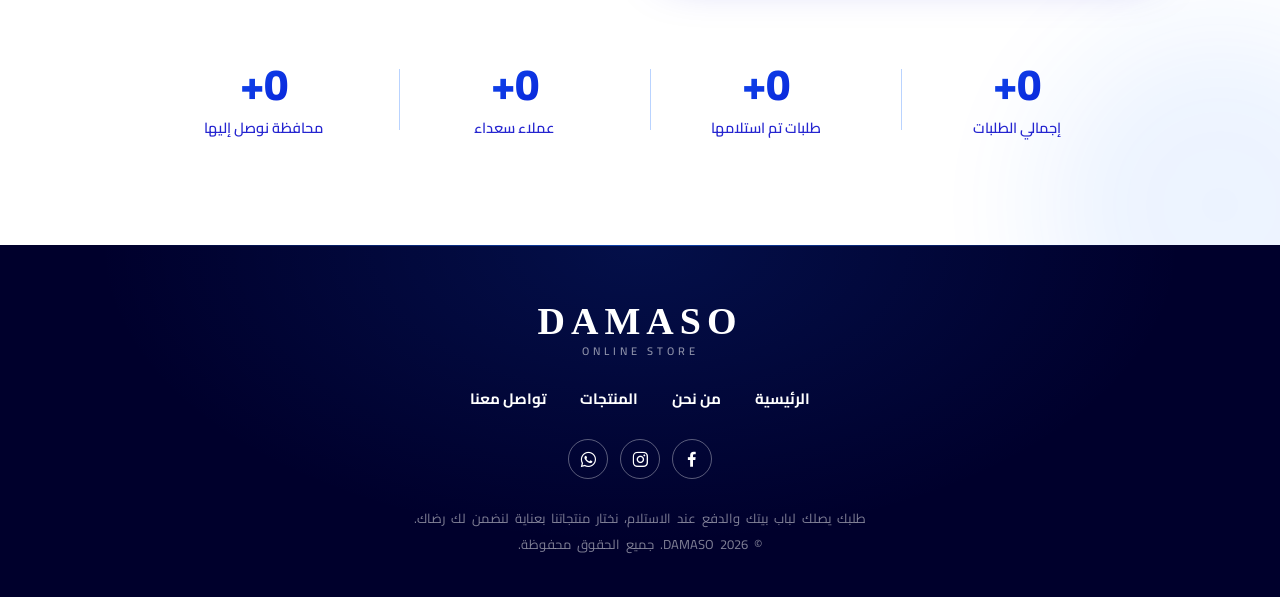
==== commit faa04ee5: "Add files via upload" ====
--- a/index.html
+++ b/index.html
@@ -223,7 +223,7 @@
             <div class="order-layout">
  
                 <!-- ===== ملخص الطلب (يسار) ===== -->
-                <aside class="order-summary">
+                <!-- <aside class="order-summary">
                     <div class="sum-img"><img id="sumImg" alt=""></div>
  
                     <div class="sum-info">
@@ -249,7 +249,7 @@
                             <div><b>الشحن مشمول بالسعر</b><small>السعر المعروض يشمل أجور الشحن</small></div>
                         </li>
                     </ul>
-                </aside>
+                </aside> -->
  
                 <!-- ===== نموذج التعبئة (يمين) ===== -->
                 <form class="order-form" id="orderForm" novalidate>
@@ -324,10 +324,10 @@
 </div>
  
     <!-- الترتيب مهم: products.js ثم phone.js ثم damas.js ثم about.js -->
-    <script src="products.js"></script>
+    <!-- <script src="products.js"></script>
     <script src="phone.js"></script>
     <script src="damas.js"></script>
     <script src="about.js"></script>
-</body>
+</body> -->
 </html>
  
--- a/damas.css
+++ b/damas.css
@@ -163,6 +163,7 @@
     /* width: 40%; */
     flex: 0 1 auto;
     width: clamp(260px, 36vw, 550px);
+    height: clamp(260px, 34vw, 440px);   /* صندوق ثابت: لا يتغير حجم الصفحة مهما كانت أبعاد صورة المنتج */
     display: flex;
     justify-content: center;
 }
@@ -170,6 +171,8 @@
 .imgs img{
     width: 100%;
     display: block;
+    height: 100%;
+    object-fit: contain;                 /* الصورة تُعرض كاملة داخل الصندوق الثابت */
     filter: drop-shadow(0 25px 30px rgba(0, 0, 0, 0.3));
     animation: xxxxx 2s ease-in-out infinite;
 }
@@ -348,191 +351,178 @@
  
  
 /* ========== التاب والجوال: ترتيب عمودي ========== */
- 
+
 @media (max-width: 900px){
- 
+
     .safhaon{
         width: 92%;
         justify-content: flex-start;
         align-items: center;
         gap: 18px;
     }
- 
-    /* نجعل أبناء هذين القسمين عناصر مباشرة داخل .safhaon لنرتبهم كما نريد */
+
+    /* نفكّ هذه الصناديق لتصير عناصرها أبناءً مباشرين لـ .safhaon فنرتّبها كما نريد */
     .mohtaoa,
-    .thelsafhaon{
+    .thelsafhaon,
+    .text,
+    .maizat{
         display: contents;
     }
- 
+
+    /* الترتيب: الشريط العلوي ← صورة المنتج ← العنوان ← الشرح ← السعر ← الزر ← شريط المنتجات ← الميزات */
     .navbar{ order: 0; width: 100%; }
- 
-    /* الصورة الكبيرة ثم شريط الصور الصغيرة تحتها مباشرة لتبقى الحركة داخل الشاشة */
+
     /* صندوق ثابت للمنتج الكبير: أي صورة تُعرض كاملة داخله بنفس المساحة، فلا يتغير حجم الصفحة بين المنتجات */
-    .safhaon .imgs{ order: 1; width: min(90%, 550px); height: clamp(230px, 62vw, 400px); }
+    .safhaon .imgs{
+        order: 1;
+        width: min(100%, 560px);
+        height: clamp(260px, 76vw, 460px);
+        margin-top: 26px;                    /* مسافة بين الشريط العلوي وصورة المنتج */
+    }
     .imgs img{ height: 100%; object-fit: contain; }
- 
-    /* ارتفاع ثابت لشريط الصور الصغيرة أيضاً */
-    .icon{ height: clamp(58px, 16vw, 100px); }
-    .icon img{ height: 100%; object-fit: contain; }
-    .safhaon .carousel{
-        order: 2;
-        flex: none;
-        width: 100%;
-        max-width: 560px;
-    }
- 
-    .safhaon .text{
-        order: 3;
-        flex: none;
-        width: 100%;
-        max-width: 620px;
-        text-align: center;
-    }
- 
-    .safhaon .maizat{
-        order: 4;
-        flex: none;
-        width: 100%;
-        max-width: 620px;
-        text-align: center;
-    }
- 
-    .alsaer{ margin-bottom: 20px; }
- 
-    .overlay ul{
-        width: 100%;
-        text-align: start;
-    }
- 
-    .taosel{ order: 5; text-align: center; }
-    .tauasul{ order: 6; }
-}
- 
-@media (max-width: 600px){
- 
-    .shamelll{padding-bottom:0 ;}
- 
-    .navbar{ justify-content: center; }
- 
-    .navbar a{ font-size: 20px; }
-
-    .navbar ul{
-        margin-left: 10px;
-    }
- 
-    .navbar ul li a{
-        font-size: 15px;
-        margin: 0 4px;
-    }
- 
-    .text p{ font-size: 15px; }
- 
-    .text button{
-        padding: 8px 40px;
-        font-size: 18px;
-    }
- 
-    .overlay ul li{ font-size: 15px;
-                    padding: 9px 12px;
-                     }
- 
-     .overlay ul{ margin: 30px 0;
- 
-        }
- 
-    .taosel p{ font-size: 16px;
-                margin: 30px 0 ; }
- 
-    .tauasul a i{
-        font-size: 22px;
-        margin: 0 12px;
-        display: none;
-    }
- 
-    .nav-btn{
-        width: 30px;
-        height: 30px;
-        font-size: 17px;
-    }
- 
-    .carousel,
-    .icon{ gap: 5px; }
-}
- 
- 
-/* حركة الانميشن الخاصة بالصورة */
- 
- 
- 
-@keyframes xxxxx {
-    0%,
-    100% {
-        transform: translatey(5px);
-    }
- 
-    50% {
-        transform: translatey(-5px);
-    }
-}
- 
- 
-@keyframes zxzxz {
-  50% {
-    opacity: 0.5;
-  }
-}
- 
- 
-/* ========== الجوال: زر اطلب الان تحت السعر ========== */
- 
-@media (max-width: 600px){
- 
-    /* نفكّ صندوقي النص حتى نرتّب عناصرهما مباشرة داخل الصفحة */
-    .safhaon .text,
-    .safhaon .maizat{
-        display: contents;
-    }
- 
-    .safhaon .text h1{ order: 3; }
-    .safhaon .text p{ order: 4; }
-    .safhaon .alsaer{ order: 5; }
-    .safhaon .text button{ order: 6; align-self: center; }   /* الزر تحت السعر */
-    .safhaon .overlay{ order: 7; }
-    .safhaon .taosel{ order: 8; }
-    .safhaon .tauasul{ order: 9; }
- 
+
+    /* العنوان والشرح والسعر والميزات: بعرض الصفحة وعلى جهة اليمين */
     .safhaon .text h1,
     .safhaon .text p,
     .safhaon .alsaer,
     .safhaon .overlay{
         width: 100%;
         max-width: 620px;
-        text-align: center;
-    }
- 
-    /* المسافات بين العناصر يتحكم بها gap الصفحة، فنلغي الهوامش المضاعفة */
-    .safhaon .text h1,
-    .safhaon .text p,
-    .safhaon .text button,
-    .safhaon .alsaer,
-    .safhaon .overlay ul{
+        text-align: start;
+    }
+
+    .safhaon .text h1{ order: 2; margin: -8px 0 0; }      /* المسافة بين الصورة والعنوان (قلّلها أو زِدها من هنا) */
+    .safhaon .text p{ order: 3; margin: 0; font-size: 13.5px; line-height: 1.9; }
+
+    /* السعر: القديم المشطوب يمين، والجديد يسار. بلا سعر قديم يبقى الجديد على اليمين */
+    .safhaon .alsaer{
+        order: 4;
         margin: 0;
-    }
- 
-    /* العنوان بعيد عن الصور وعمودياً حتى لا يتداخل معها */
-    .safhaon .text h1{
-        margin-top: 28px;
-    }
- 
-    /* نص الشرح أضيق من عرض الشاشة */
-    .safhaon .text p{
-        width: min(100%, 400px);
-    }
- 
-    /* مسافة فوق الزر وتحته */
-    .safhaon .text button{
-        margin: 16px 0;
-    }
+        display: flex;
+        justify-content: space-between;
+        align-items: center;
+        gap: 12px;
+        font-size: clamp(24px, 7vw, 32px);
+    }
+    .safhaon .alsaer .kdem{ font-size: 0.7em; opacity: 0.85; }
+    .safhaon .alsaer .jaaded{ display: flex; align-items: baseline; gap: 8px; }
+    .safhaon .alsaer .jaaded span{ font-size: 13px; }
+
+    /* الزر بعد السعر (بدون تغيير في شكله) */
+    .safhaon .text button{ order: 5; align-self: center; margin: 16px 0; }
+
+    /* شريط المنتجات: بدون أسهم، يمرَّر باللمس، وكل صورة لها خلفية شفافة ضبابية */
+    .safhaon .carousel{
+        order: 6;
+        flex: none;
+        width: 100%;
+        max-width: 620px;
+    }
+    .carousel .nav-btn{ display: none; }
+
+    .icon{
+        display: flex;
+        justify-content: flex-start;
+        align-items: stretch;
+        gap: 10px;
+        height: auto;
+        padding: 4px 0;
+        overflow-x: auto;
+        overflow-y: hidden;
+        scroll-snap-type: x proximity;
+        -webkit-overflow-scrolling: touch;
+        scrollbar-width: none;
+    }
+    .icon::-webkit-scrollbar{ display: none; }
+
+    /* عرض الصورة = (العرض − الفراغات) ÷ 2.5 : صورتان كاملتان ونصف الثالثة للدلالة على التمرير */
+    .icon img{
+        flex: 0 0 calc((100% - 20px) / 2.5);
+        min-width: 0;
+        max-width: none;
+        height: auto;
+        aspect-ratio: 1 / 1;
+        object-fit: contain;
+        padding: 12px;
+        opacity: 1;
+        border-radius: 16px;
+        background: rgba(255, 255, 255, 0.07);
+        border: 1px solid rgba(255, 255, 255, 0.12);
+        -webkit-backdrop-filter: blur(10px);
+        backdrop-filter: blur(10px);
+        scroll-snap-align: start;
+    }
+    .icon img:hover{ transform: none; z-index: auto; }
+
+    .safhaon .overlay{ order: 7; margin: 0; }
+
+    .overlay ul{
+        width: 100%;
+        text-align: start;
+    }
+
+    .taosel{ order: 8; text-align: center; }
+    .tauasul{ order: 9; }
+}
+
+@media (max-width: 600px){
+
+    .shamelll{ padding-bottom: 0; }
+
+    .navbar{ justify-content: center; }
+
+    .navbar a{ font-size: 20px; }
+
+    .navbar ul{ margin-left: 10px; }
+
+    .navbar ul li a{
+        font-size: 15px;
+        margin: 0 4px;
+    }
+
+    .text button{
+        padding: 8px 40px;
+        font-size: 18px;
+    }
+
+    .overlay ul li{
+        font-size: 15px;
+        padding: 9px 12px;
+    }
+
+    .taosel p{
+        font-size: 16px;
+        margin: 30px 0;
+    }
+
+    .tauasul a i{
+        font-size: 22px;
+        margin: 0 12px;
+        display: none;
+    }
+}
+
+
+/* حركة الانميشن الخاصة بالصورة */
+ 
+ 
+ 
+@keyframes xxxxx {
+    0%,
+    100% {
+        transform: translatey(5px);
+    }
+ 
+    50% {
+        transform: translatey(-5px);
+    }
+}
+ 
+ 
+@keyframes zxzxz {
+  50% {
+    opacity: 0.5;
+  }
 }
  
  
@@ -1154,4 +1144,55 @@
     .spinner{ animation-duration: 2s; }
     .offer-badge{ animation: none; }
 }
- 
+
+/* ========== سعر قديم غير موجود ========== */
+
+.alsaer .kdem:empty{ display: none; }
+
+
+/* ========== خلفيات فاتحة (الألوان الاحتياطية): نصوص غامقة هادئة ========== */
+
+.shamelll.light{ --ink: #1f2433; }
+
+.shamelll.light .navbar a,
+.shamelll.light .text h1,
+.shamelll.light .text p,
+.shamelll.light .alsaer,
+.shamelll.light .overlay ul li,
+.shamelll.light .tauasul a i,
+.shamelll.light .taosel p{
+    color: var(--ink);
+}
+
+.shamelll.light .navbar ul li a::after{ background: var(--ink); }
+
+.shamelll.light .overlay ul li{
+    background: rgba(31, 36, 51, 0.06);
+    border-color: rgba(31, 36, 51, 0.12);
+}
+
+.shamelll.light .overlay ul li::before{ background: var(--ink); }
+
+.shamelll.light .text button{
+    background: var(--ink);
+    color: #fff;
+}
+
+.shamelll.light .icon img{
+    background: rgba(31, 36, 51, 0.06);
+    border-color: rgba(31, 36, 51, 0.12);
+}
+
+.shamelll.light .nav-btn{
+    background: rgba(31, 36, 51, 0.12);
+    color: var(--ink);
+}
+
+.shamelll.light .offer-badge{
+    color: #fff;
+    background: var(--ink);
+}
+
+/* طبقة الطلب فوق خلفية فاتحة: نجعلها غامقة حتى تبقى النصوص البيضاء مقروءة */
+.maalomataltalab.tone-dark{ background: rgba(20, 26, 50, 0.82); }
+.maalomataltalab.tone-dark .order-form{ background: rgba(255, 255, 255, 0.1); }
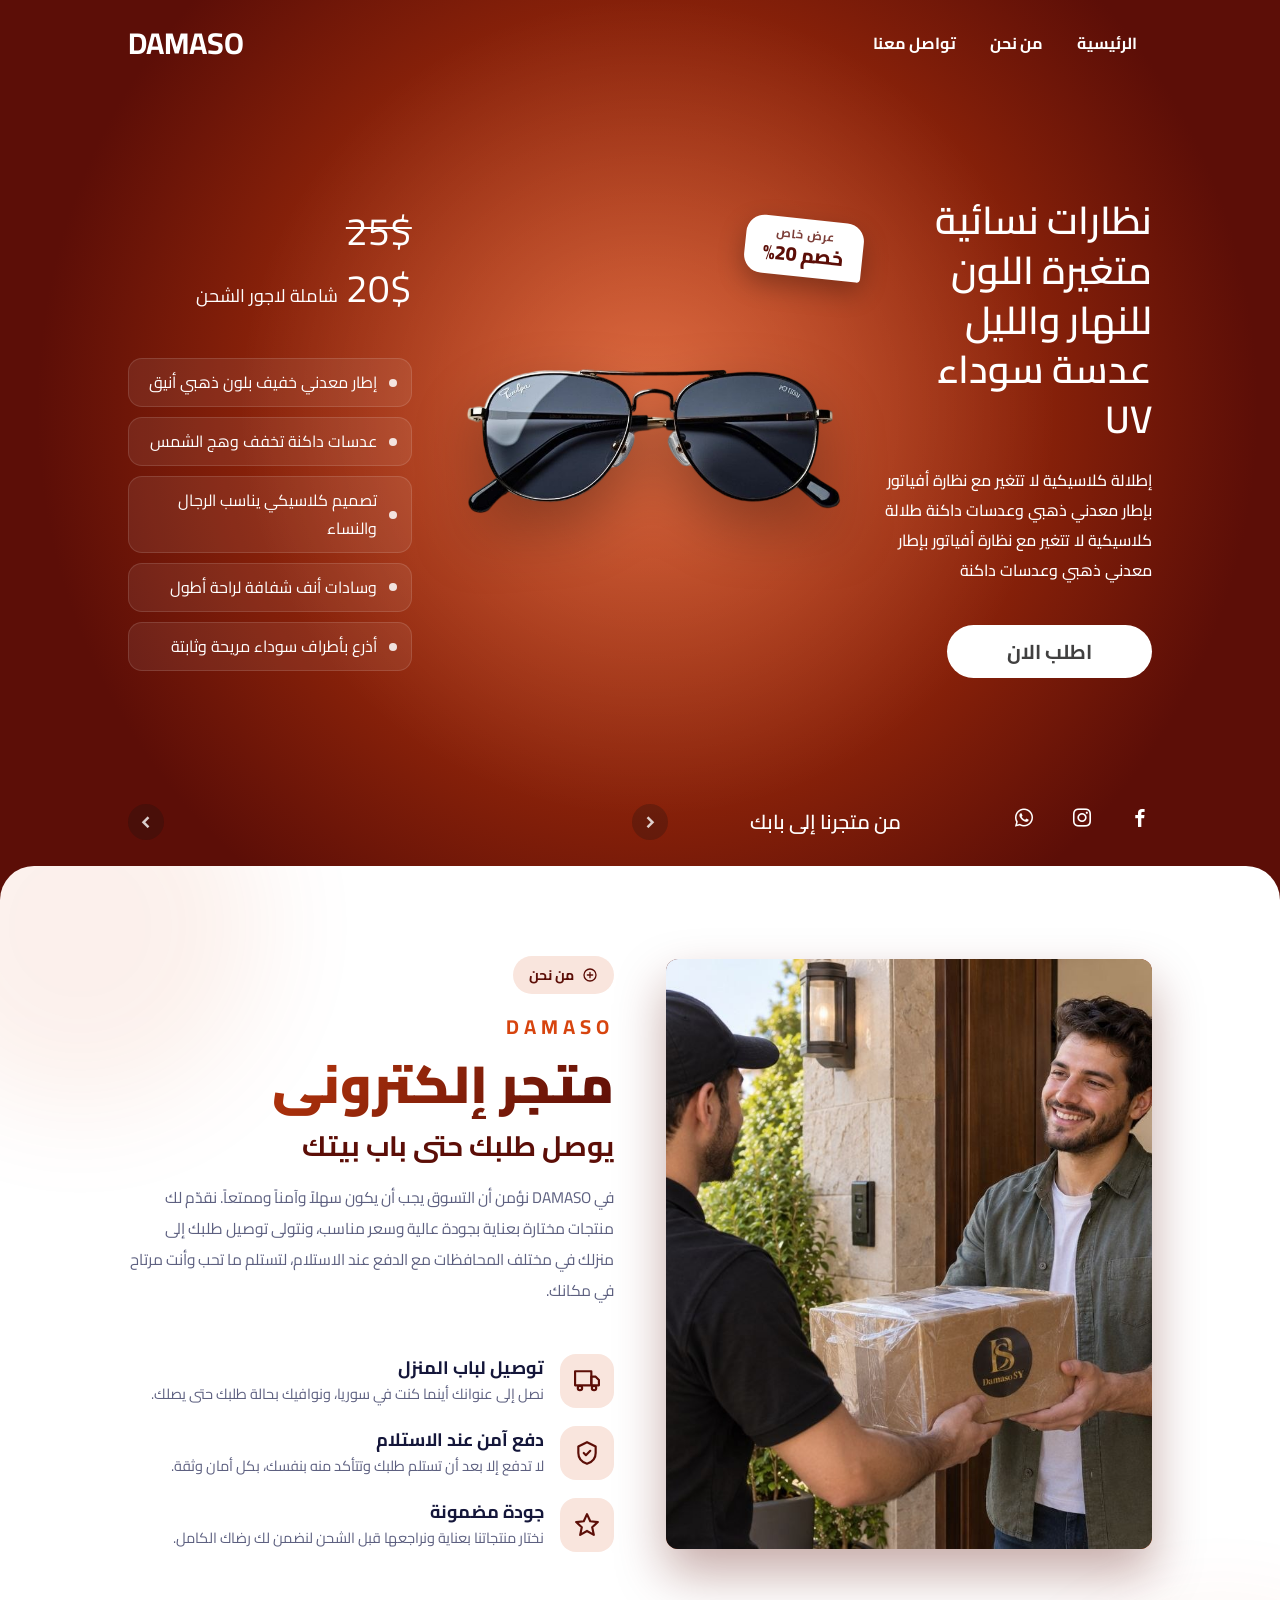
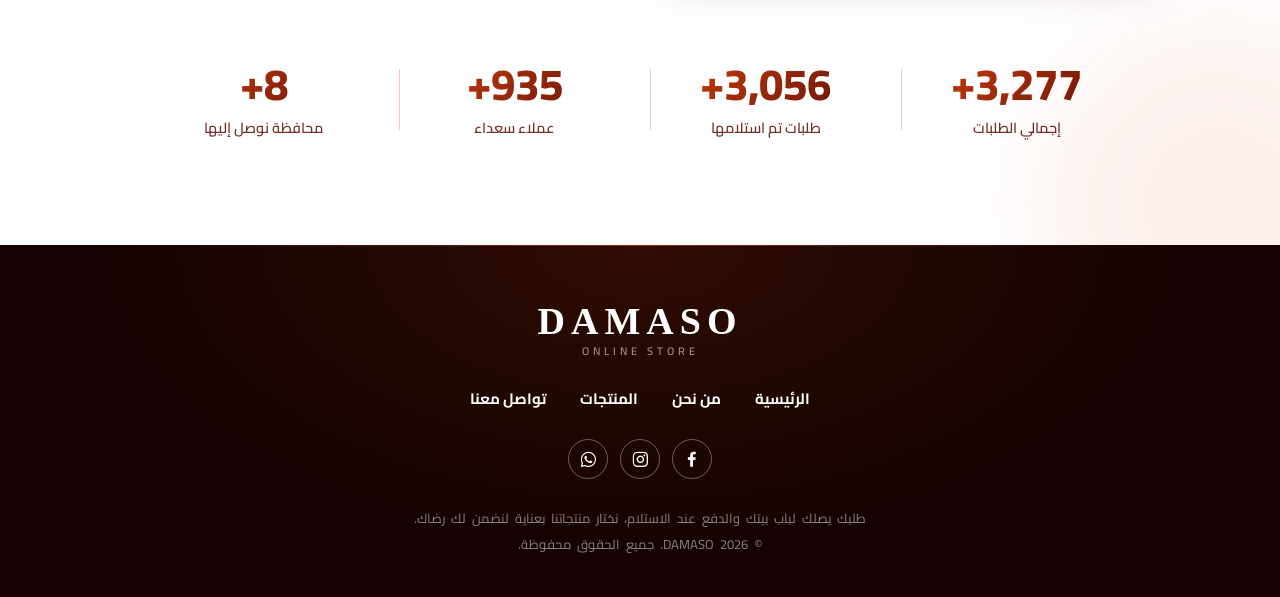
==== commit 8e76ff78: "Add files via upload" ====
--- a/index.html
+++ b/index.html
@@ -223,7 +223,7 @@
             <div class="order-layout">
  
                 <!-- ===== ملخص الطلب (يسار) ===== -->
-                <!-- <aside class="order-summary">
+                <aside class="order-summary">
                     <div class="sum-img"><img id="sumImg" alt=""></div>
  
                     <div class="sum-info">
@@ -249,7 +249,7 @@
                             <div><b>الشحن مشمول بالسعر</b><small>السعر المعروض يشمل أجور الشحن</small></div>
                         </li>
                     </ul>
-                </aside> -->
+                </aside>
  
                 <!-- ===== نموذج التعبئة (يمين) ===== -->
                 <form class="order-form" id="orderForm" novalidate>
@@ -324,10 +324,10 @@
 </div>
  
     <!-- الترتيب مهم: products.js ثم phone.js ثم damas.js ثم about.js -->
-    <!-- <script src="products.js"></script>
+    <script src="products.js"></script>
     <script src="phone.js"></script>
     <script src="damas.js"></script>
     <script src="about.js"></script>
-</body> -->
+</body>
 </html>
  
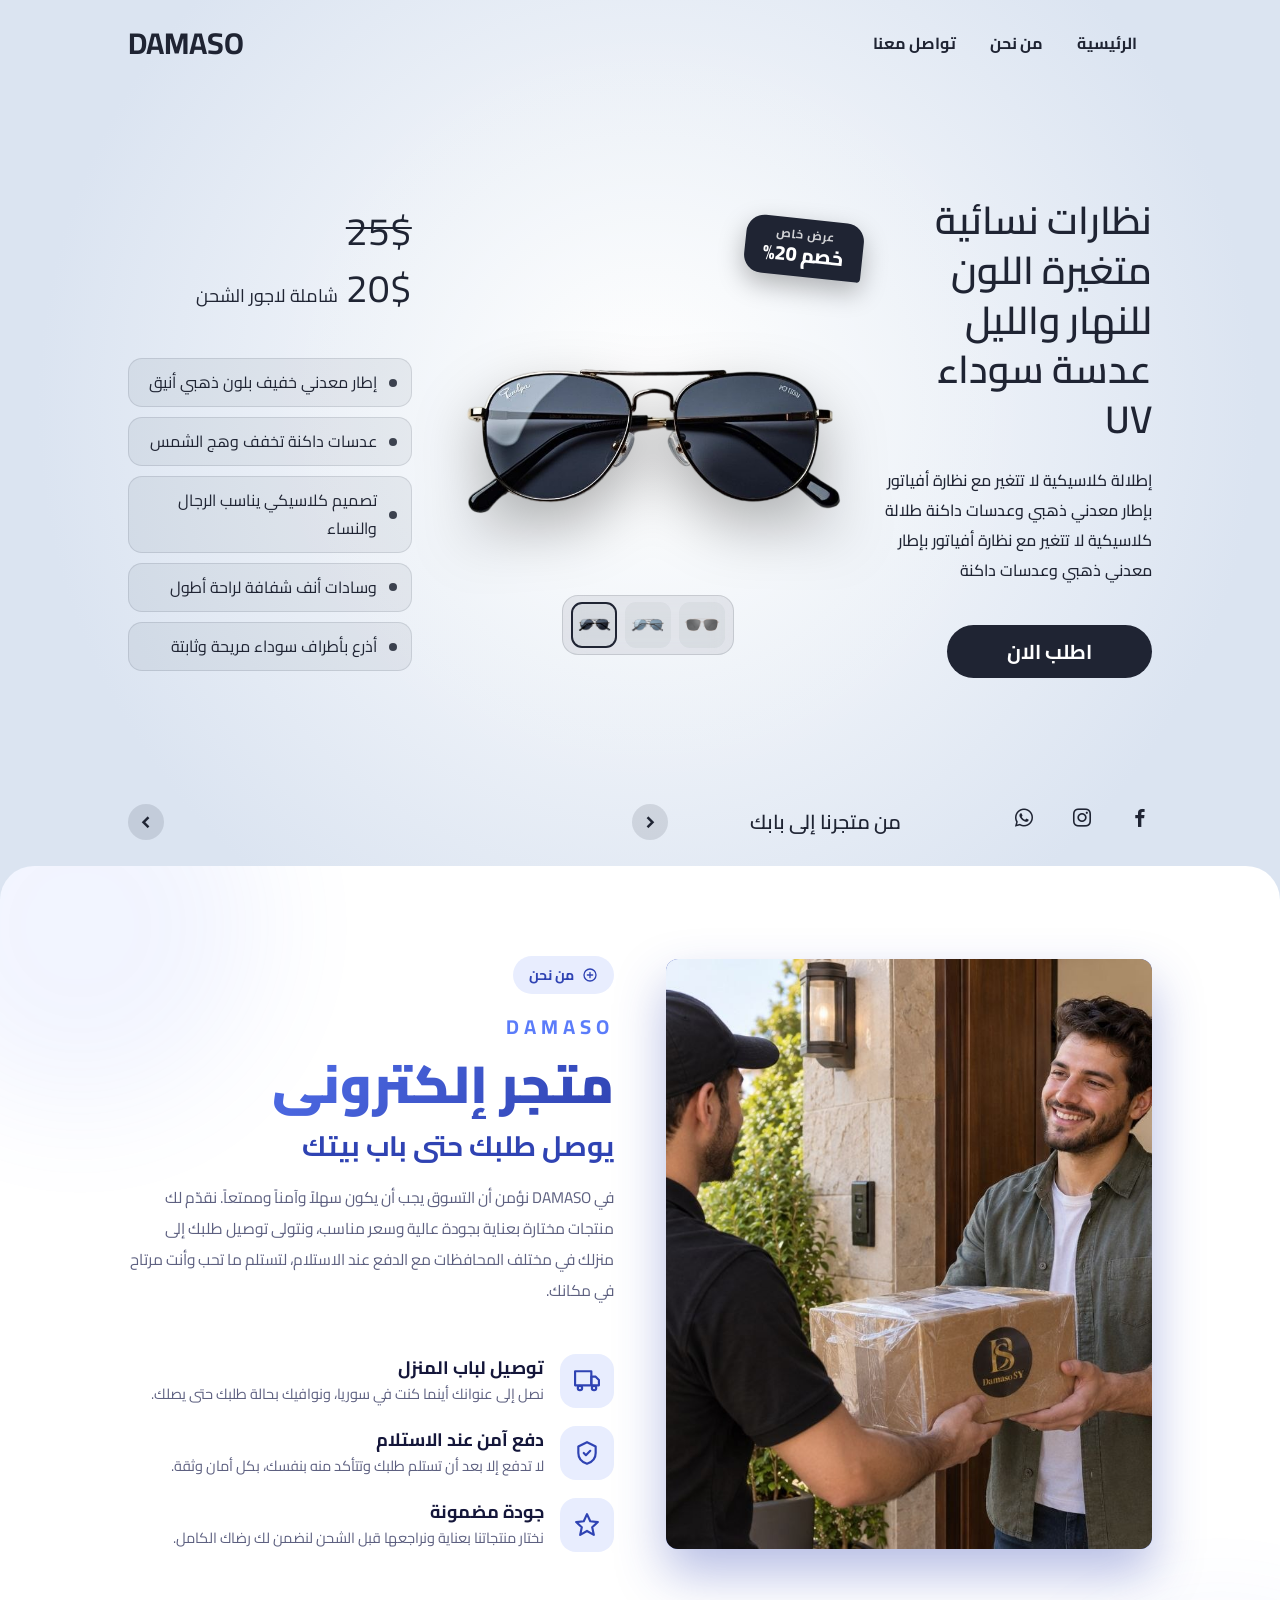
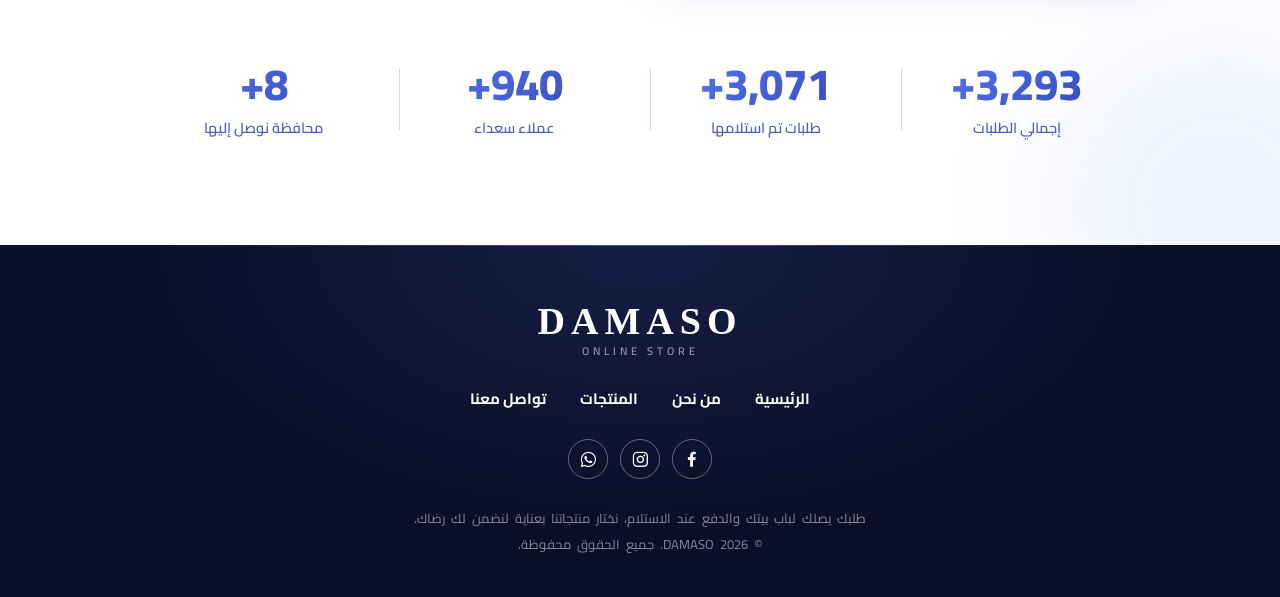
==== commit ad708757: "Add files via upload" ====
--- a/index.html
+++ b/index.html
@@ -60,6 +60,8 @@
                 <div class="imgs">
                     <!-- يضبطها الـ JS تلقائياً على أول منتج في products.js -->
                     <img class="asd" src="imgs/01.png" alt="المنتج">
+                    <!-- صور المنتج المصغّرة (زوايا مختلفة): يملؤها الـ JS من images في products.js، وتختفي إن كان للمنتج صورة واحدة -->
+                    <div class="gallery" id="gallery" dir="ltr" hidden></div>
                     <!-- شارة العرض: تظهر فقط للمنتجات التي فيها offer: true في products.js -->
                     <div class="offer-badge" id="offerBadge" hidden>
                         <small class="ob-label">عرض خاص</small>
@@ -299,6 +301,12 @@
                     </div>
  
                     <div class="field">
+                        <label for="fAddress">العنوان التفصيلي</label>
+                        <input type="text" id="fAddress" autocomplete="street-address" maxlength="150" placeholder="الحي، الشارع، البناء، أقرب نقطة دلالة">
+                        <small class="err"></small>
+                    </div>
+
+                    <div class="field">
                         <label>الكمية</label>
                         <div class="qty">
                             <!-- الأول ناقص (−) والثاني زائد (+) -->
@@ -329,5 +337,4 @@
     <script src="damas.js"></script>
     <script src="about.js"></script>
 </body>
-</html>
- +</html>
--- a/damas.css
+++ b/damas.css
@@ -11,7 +11,7 @@
 }
  
 body{
-    background: #0000c8;
+    /* background: #0000c8; */
     overflow-x: hidden;
 }
  
@@ -168,7 +168,7 @@
     justify-content: center;
 }
  
-.imgs img{
+.imgs > img{
     width: 100%;
     display: block;
     height: 100%;
@@ -379,7 +379,7 @@
         height: clamp(260px, 76vw, 460px);
         margin-top: 26px;                    /* مسافة بين الشريط العلوي وصورة المنتج */
     }
-    .imgs img{ height: 100%; object-fit: contain; }
+    .imgs > img{ height: 100%; object-fit: contain; }
 
     /* العنوان والشرح والسعر والميزات: بعرض الصفحة وعلى جهة اليمين */
     .safhaon .text h1,
@@ -429,7 +429,6 @@
         padding: 4px 0;
         overflow-x: auto;
         overflow-y: hidden;
-        scroll-snap-type: x proximity;
         -webkit-overflow-scrolling: touch;
         scrollbar-width: none;
     }
@@ -450,7 +449,6 @@
         border: 1px solid rgba(255, 255, 255, 0.12);
         -webkit-backdrop-filter: blur(10px);
         backdrop-filter: blur(10px);
-        scroll-snap-align: start;
     }
     .icon img:hover{ transform: none; z-index: auto; }
 
@@ -537,9 +535,10 @@
     inset: 0;
     z-index: 100;
     display: flex;
+    align-items: flex-start;   /* الصفحة تأخذ طول محتواها (وحدّها الأدنى طول الشاشة) فتنزلق الطبقة بدل أن يفيض النموذج ويلتصق بالأسفل */
     overflow-y: auto;
     font-family: 'Cairo', sans-serif;
- 
+
     /* احتياطي للمتصفحات القديمة التي لا تدعم color-mix */
     background: rgba(0, 0, 40, 0.72);
     /* لون المنتج نفسه بشفافية: توهج خفيف في الجانبين وحواف أغمق */
@@ -580,7 +579,8 @@
     min-height: 100vh;
     min-height: 100svh;
     margin: 0 auto;
-    padding: 15px 0 24px;
+    /* هامش سفلي كافٍ حتى لا يلتصق النموذج بأسفل الصفحة مهما طال (حقل العنوان زاد طوله) */
+    padding: 15px 0 calc(56px + env(safe-area-inset-bottom, 0px));
     display: flex;
     flex-direction: column;
     gap: 20px;
@@ -992,7 +992,9 @@
 }
  
 @media (max-width: 800px){
- 
+
+    .order-page{ padding-bottom: calc(72px + env(safe-area-inset-bottom, 0px)); }
+
     .order-box{ align-items: flex-start; }
  
     .order-layout{
@@ -1178,9 +1180,12 @@
     color: #fff;
 }
 
-.shamelll.light .icon img{
-    background: rgba(31, 36, 51, 0.06);
-    border-color: rgba(31, 36, 51, 0.12);
+/* إطار الصور الصغيرة موجود في الجوال والتاب فقط، فلا نلوّنه في الشاشات الكبيرة حتى تبقى الصور مفرّغة بلا خلفية */
+@media (max-width: 900px){
+    .shamelll.light .icon img{
+        background: rgba(31, 36, 51, 0.06);
+        border-color: rgba(31, 36, 51, 0.12);
+    }
 }
 
 .shamelll.light .nav-btn{
@@ -1188,6 +1193,69 @@
     color: var(--ink);
 }
 
+/* ========== معرض صور المنتج (زوايا مختلفة) ========== */
+
+.gallery{
+    position: absolute;
+    left: 50%;
+    bottom: 0;
+    transform: translateX(-50%);
+    z-index: 4;
+    display: flex;
+    gap: 8px;
+    max-width: 100%;
+    padding: 6px 8px;
+    border-radius: 16px;
+    background: rgba(255, 255, 255, 0.12);
+    border: 1px solid rgba(255, 255, 255, 0.2);
+    -webkit-backdrop-filter: blur(10px);
+    backdrop-filter: blur(10px);
+    transition: opacity 0.3s ease;
+}
+
+.gallery[hidden]{ display: none; }
+.gallery.fade{ opacity: 0; pointer-events: none; }
+
+.g-thumb{
+    flex: none;
+    width: 46px;
+    height: 46px;
+    padding: 3px;
+    border-radius: 11px;
+    background: rgba(255, 255, 255, 0.1);
+    border: 2px solid transparent;
+    cursor: pointer;
+    opacity: 0.7;
+    transition: opacity 0.3s, border-color 0.3s, transform 0.2s;
+}
+
+.g-thumb img{
+    display: block;
+    width: 100%;
+    height: 100%;
+    object-fit: contain;
+    pointer-events: none;
+}
+
+.g-thumb.active{ opacity: 1; border-color: #fff; }
+.g-thumb:active{ transform: scale(0.92); }
+
+@media (hover: hover){
+    .g-thumb:hover{ opacity: 1; }
+}
+
+@media (max-width: 600px){
+    .g-thumb{ width: 40px; height: 40px; border-radius: 10px; }
+    .gallery{ gap: 6px; padding: 5px 6px; }
+}
+
+.shamelll.light .gallery{
+    background: rgba(31, 36, 51, 0.08);
+    border-color: rgba(31, 36, 51, 0.14);
+}
+.shamelll.light .g-thumb{ background: rgba(31, 36, 51, 0.06); }
+.shamelll.light .g-thumb.active{ border-color: var(--ink); }
+
 .shamelll.light .offer-badge{
     color: #fff;
     background: var(--ink);
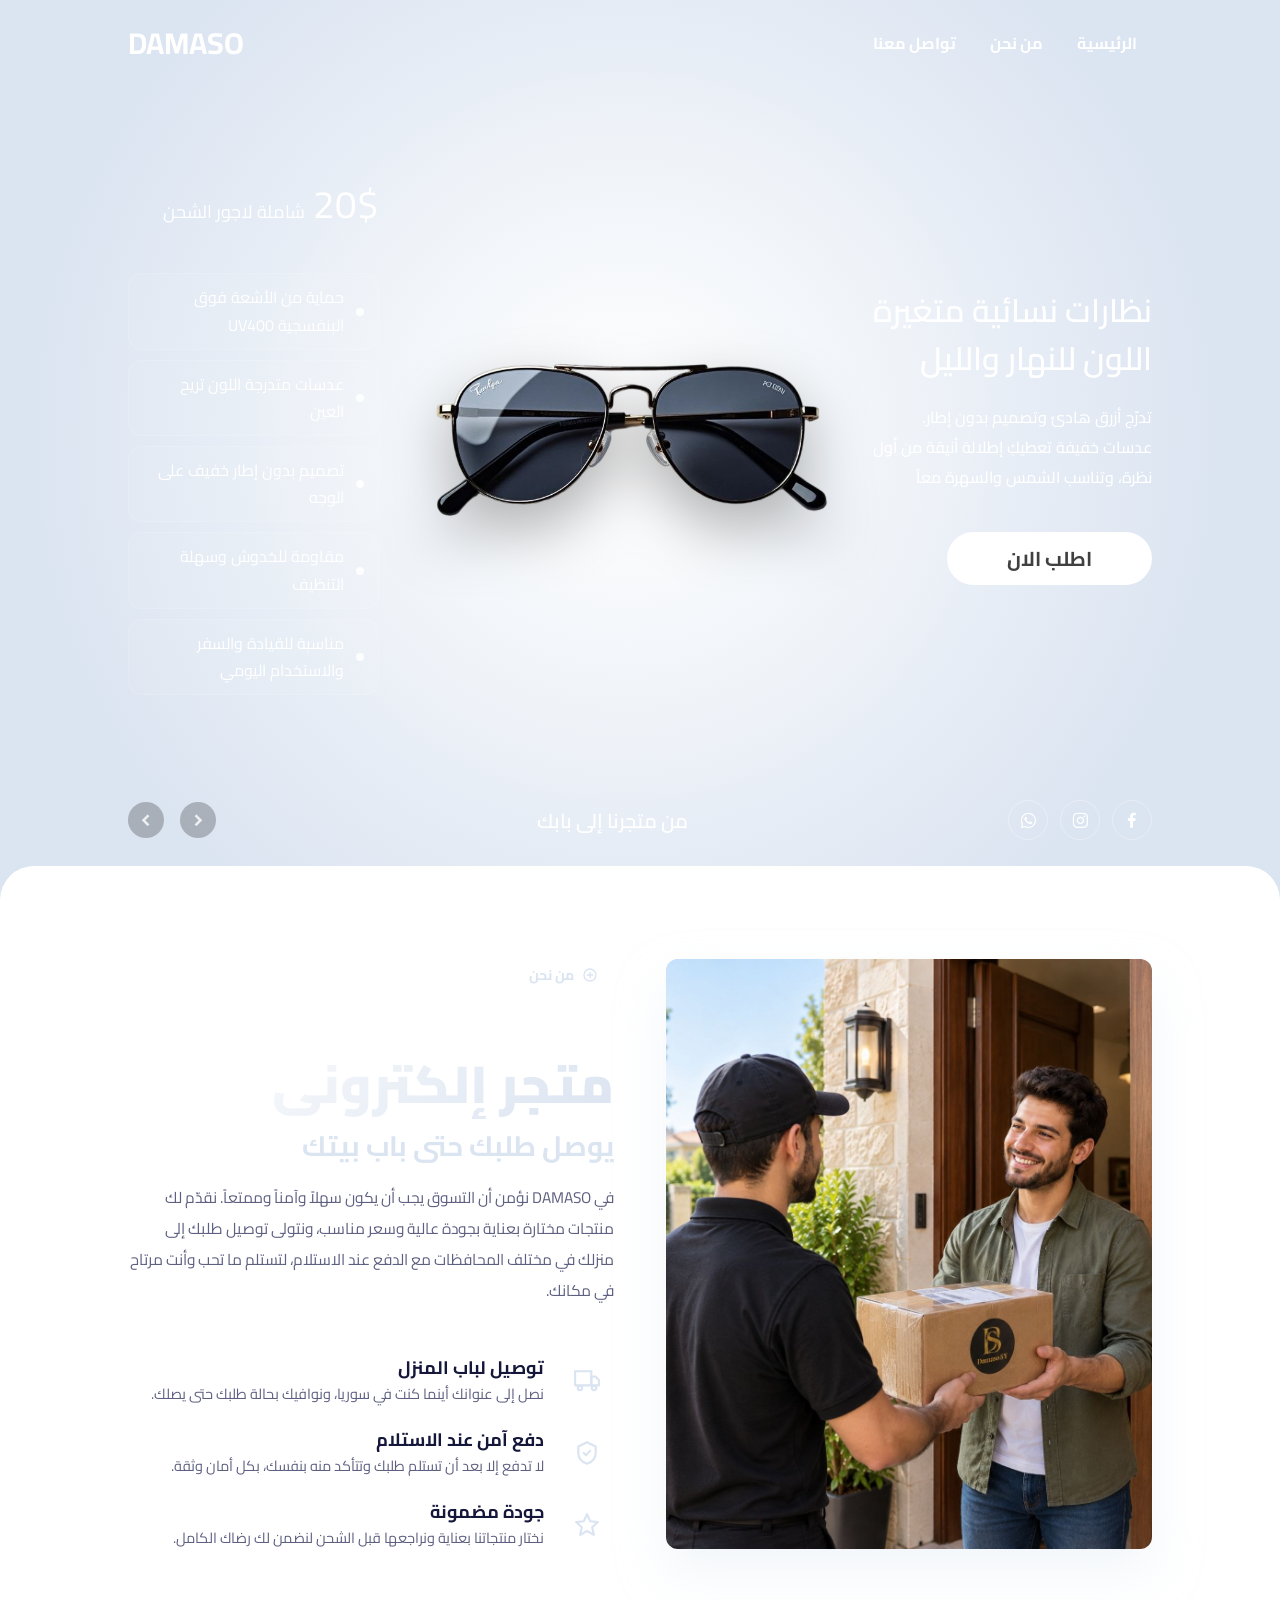
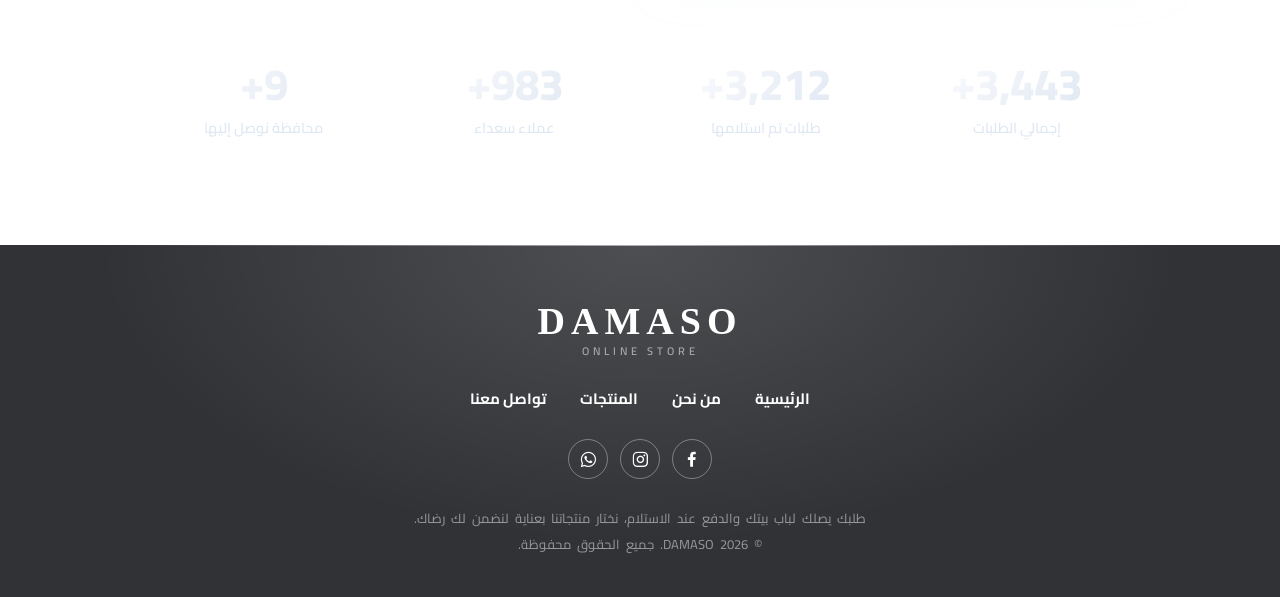
==== commit eef57ab3: "Add files via upload" ====
--- a/index.html
+++ b/index.html
@@ -3,7 +3,7 @@
 <head>
     <meta charset="UTF-8">
     <meta name="viewport" content="width=device-width, initial-scale=1.0">
-    <title>DAMAS</title>
+    <title>DAMASO</title>
     <link rel="stylesheet" href="damas.css">
     <link rel="stylesheet" href="about.css">
     <link rel="stylesheet" href="footer.css">
@@ -29,53 +29,53 @@
 
     <!-- لودر إعادة التحميل -->
     <div class="page-loader" id="pageLoader" aria-hidden="true"><div class="spinner"></div></div>
- 
+
     <div class="shamelll" id="home">
- 
+
         <!-- طبقة الخلفية التي تتسع من وسط المنتج عند تغيير اللون -->
         <div class="bg-wave"></div>
- 
+
         <div class="safhaon">
- 
+
             <div class="navbar">
                 <ul>
                     <li><a href="index.html" data-reload>الرئيسية</a></li>
                     <li><a href="#about" data-scroll="about">من نحن</a></li>
-                    <li><a href="https://wa.me/213666143702">تواصل معنا</a></li>
+                    <li><a href="https://wa.me/963931493129" data-contact>تواصل معنا</a></li>
                 </ul>
- 
+
                 <a href="index.html" class="logo">DAMASO</a>
             </div>
- 
+
             <div class="mohtaoa">
- 
+
                 <div class="text">
                     <h1>نظارات نسائية متغيرة اللون للنهار والليل</h1>
- 
+
                     <p>تدرّج أزرق هادئ وتصميم بدون إطار. عدسات خفيفة تعطيكِ إطلالة أنيقة من أول نظرة، وتناسب الشمس والسهرة معاً</p>
- 
+
                     <button class="atlopalan">اطلب الان</button>
                 </div>
- 
+
                 <div class="imgs">
-                    <!-- يضبطها الـ JS تلقائياً على أول منتج في products.js -->
+                    <!-- يضبطها الـ JS تلقائياً على أول منتج منشور في لوحة التحكم -->
                     <img class="asd" src="imgs/01.png" alt="المنتج">
-                    <!-- صور المنتج المصغّرة (زوايا مختلفة): يملؤها الـ JS من images في products.js، وتختفي إن كان للمنتج صورة واحدة -->
-                    <div class="gallery" id="gallery" dir="ltr" hidden></div>
-                    <!-- شارة العرض: تظهر فقط للمنتجات التي فيها offer: true في products.js -->
+                    <!-- الصور المصغّرة لبقية زوايا المنتج: يملؤها الـ JS من لوحة التحكم، لا تضف صوراً هنا -->
+                    <div class="gallery" id="gallery" hidden></div>
+                    <!-- شارة العرض: تظهر فقط للمنتجات التي كتب لها المشرف نص عرض -->
                     <div class="offer-badge" id="offerBadge" hidden>
                         <small class="ob-label">عرض خاص</small>
                         <b class="ob-text"></b>
                     </div>
                 </div>
- 
+
                 <div class="maizat">
- 
+
                     <div class="alsaer">
-                        <p class="kdem">25$</p>
+                        <p class="kdem"></p>
                         <p class="jaaded"><strong class="price">20$</strong> <span>شاملة لاجور الشحن</span></p>
                     </div>
- 
+
                     <div class="overlay">
                         <ul>
                             <li>حماية من الأشعة فوق البنفسجية UV400</li>
@@ -85,52 +85,52 @@
                             <li>مناسبة للقيادة والسفر والاستخدام اليومي</li>
                         </ul>
                     </div>
- 
-                </div>
- 
-            </div>
- 
+
+                </div>
+
+            </div>
+
             <div class="thelsafhaon">
- 
+
+                <!-- أيقونات التواصل: تُدار من لوحة التحكم (الصفحة الرئيسية) -->
                 <div class="tauasul">
-                    <a href="https://www.facebook.com/profile.php?id=61590749053674&name=xhp_nt__fb__action__open_user"><i class='bx bxl-facebook'></i></a>
-                    <a href="https://www.instagram.com/damasosy/"><i class='bx bxl-instagram'></i></a>
-                    <a href="https://wa.me/213666143702"><i class='bx bxl-whatsapp'></i></a>
-                    <!-- <a href="#"><i class='bx bxl-messenger'></i></a> -->
-                </div>
- 
+                    <a href="https://www.facebook.com/profile.php?id=61590749053674&name=xhp_nt__fb__action__open_user" target="_blank" rel="noopener" aria-label="فيسبوك"><i class='bx bxl-facebook'></i></a>
+                    <a href="https://www.instagram.com/damasosy/" target="_blank" rel="noopener" aria-label="انستغرام"><i class='bx bxl-instagram'></i></a>
+                    <a href="https://wa.me/963931493129" target="_blank" rel="noopener" aria-label="واتساب"><i class='bx bxl-whatsapp'></i></a>
+                </div>
+
                 <div class="taosel">
                     <p>من متجرنا إلى بابك</p>
                 </div>
- 
-                <!-- شريط المنتجات: تملؤه الجافاسكربت من products.js، لا تضف صوراً هنا -->
+
+                <!-- شريط المنتجات: تملؤه الجافاسكربت من المنتجات المنشورة، لا تضف صوراً هنا -->
                 <div class="carousel">
                     <button class="nav-btn prev" type="button" aria-label="المنتج السابق"><i class='bx bxs-chevron-right'></i></button>
                     <div class="icon"></div>
                     <button class="nav-btn next" type="button" aria-label="المنتج التالي"><i class='bx bxs-chevron-left'></i></button>
                 </div>
- 
-            </div>
- 
+
+            </div>
+
         </div>
     </div>
- 
- 
+
+
 <!-- ================= قسم من نحن ================= -->
 <section class="about" id="about">
     <div class="about-inner">
         <div class="about-grid">
- 
+
             <!-- الصور (يمين) -->
             <div class="about-media rv from-right">
                 <div class="img-main"><img src="imgs/oijeorieojrie.jpg" alt="متجر DAMASO" loading="lazy"></div>
             </div>
- 
+
             <!-- النصوص (يسار) -->
             <div class="about-text rv from-left" style="--d:.15s">
                 <div class="about-tag">
                     <svg viewBox="0 0 24 24" fill="none" stroke="currentColor" stroke-width="2" stroke-linecap="round"><circle cx="12" cy="12" r="9"/><path d="M12 8v8M8 12h8"/></svg>
-                    من نحن
+                    <span id="abTag">من نحن</span>
                 </div>
                 <div class="about-brand">DAMASO</div>
                 <h2><span class="h-store">متجر إلكتروني</span> <em>يوصل طلبك حتى باب بيتك</em></h2>
@@ -138,7 +138,7 @@
                     في DAMASO نؤمن أن التسوق يجب أن يكون سهلاً وآمناً وممتعاً. نقدّم لك منتجات مختارة بعناية بجودة عالية وسعر مناسب،
                     ونتولى توصيل طلبك إلى منزلك في مختلف المحافظات مع الدفع عند الاستلام، لتستلم ما تحب وأنت مرتاح في مكانك.
                 </p>
- 
+
                 <div class="features">
                     <div class="feature">
                         <div class="f-icon">
@@ -161,7 +161,7 @@
                 </div>
             </div>
         </div>
- 
+
         <!-- العدادات -->
         <div class="counters rv" style="--d:.1s">
             <div class="counter"><div class="num" data-count="5200">0</div><div class="lbl">إجمالي الطلبات</div></div>
@@ -171,63 +171,63 @@
         </div>
     </div>
 </section>
- 
+
 <!-- ================= الفوتر ================= -->
 <footer class="footer" id="footer">
     <div class="footer-inner rv">
- 
+
         <a href="#home" data-scroll="top" class="f-logo">
             DAMASO
             <small>ONLINE STORE</small>
         </a>
- 
+
         <ul class="f-nav">
             <li><a href="#home" data-scroll="top">الرئيسية</a></li>
             <li><a href="#about" data-scroll="about">من نحن</a></li>
             <li><a href="#home" data-scroll="top">المنتجات</a></li>
-            <li><a href="https://wa.me/963931493129" target="_blank" rel="noopener">تواصل معنا</a></li>
+            <li><a href="https://wa.me/963931493129" target="_blank" rel="noopener" data-contact>تواصل معنا</a></li>
         </ul>
- 
+
+        <!-- تُدار الأيقونات من لوحة التحكم (الصفحة الرئيسية) -->
         <div class="f-social">
-            <a href="https://www.facebook.com/profile.php?id=61590749053674&name=xhp_nt__fb__action__open_user" aria-label="فيسبوك"><i class='bx bxl-facebook'></i></a>
-            <a href="https://www.instagram.com/damasosy/" aria-label="انستغرام"><i class='bx bxl-instagram'></i></a>
+            <a href="https://www.facebook.com/profile.php?id=61590749053674&name=xhp_nt__fb__action__open_user" target="_blank" rel="noopener" aria-label="فيسبوك"><i class='bx bxl-facebook'></i></a>
+                    <a href="https://www.instagram.com/damasosy/" target="_blank" rel="noopener" aria-label="انستغرام"><i class='bx bxl-instagram'></i></a>
             <a href="https://wa.me/963931493129" target="_blank" rel="noopener" aria-label="واتساب"><i class='bx bxl-whatsapp'></i></a>
-            <!-- <a href="#" aria-label="ميتا"><i class='bx bxl-meta'></i></a> -->
-        </div>
- 
+        </div>
+
         <p class="f-copy">
-            طلبك يصلك لباب بيتك والدفع عند الاستلام، نختار منتجاتنا بعناية لنضمن لك رضاك.<br>
+            <span id="fText">طلبك يصلك لباب بيتك والدفع عند الاستلام، نختار منتجاتنا بعناية لنضمن لك رضاك.</span><br>
             © 2026 DAMASO. جميع الحقوق محفوظة.
         </p>
     </div>
 </footer>
- 
+
 <!-- زر العودة للأعلى -->
 <button class="to-top" id="toTop" type="button" aria-label="العودة للأعلى"><i class='bx bx-chevron-up'></i></button>
- 
- 
+
+
 <!-- ================= طبقة الطلب ================= -->
 <div class="maalomataltalab" id="orderOverlay" aria-hidden="true">
     <div class="order-page">
- 
+
         <!-- نفس الشريط العلوي، و"من نحن" تغلق الطبقة وتنزل لقسم من نحن -->
         <div class="navbar">
             <ul>
                 <li><a href="#">الرئيسية</a></li>
                 <li><a href="#about" data-scroll="about">من نحن</a></li>
-                <li><a href="#">تواصل معنا</a></li>
+                <li><a href="https://wa.me/963931493129" data-contact>تواصل معنا</a></li>
             </ul>
- 
+
             <a href="index.html" class="logo">DAMASO</a>
         </div>
- 
+
         <div class="order-box" role="dialog" aria-modal="true" aria-labelledby="orderTitle">
             <div class="order-layout">
- 
+
                 <!-- ===== ملخص الطلب (يسار) ===== -->
                 <aside class="order-summary">
                     <div class="sum-img"><img id="sumImg" alt=""></div>
- 
+
                     <div class="sum-info">
                         <h3 id="sumName"></h3>
                         <div class="sum-price">
@@ -236,7 +236,7 @@
                         </div>
                         <p class="sum-ship">شامل أجور الشحن</p>
                     </div>
- 
+
                     <ul class="sum-badges">
                         <li>
                             <span class="ic"><i class='bx bxs-wallet'></i></span>
@@ -252,29 +252,30 @@
                         </li>
                     </ul>
                 </aside>
- 
+
                 <!-- ===== نموذج التعبئة (يمين) ===== -->
                 <form class="order-form" id="orderForm" novalidate>
                     <button class="order-close" type="button" aria-label="إغلاق"></button>
                     <h2 id="orderTitle">أكمل بيانات طلبك</h2>
- 
+
                     <div class="field">
                         <label for="fName">الاسم الكامل</label>
                         <input type="text" id="fName" autocomplete="name" placeholder="مثال: أحمد محمد">
                         <small class="err"></small>
                     </div>
- 
+
                     <div class="field">
                         <label for="x">رقم الهاتف</label>
                         <!-- يبنيها ملف phone.js (رمز سوريا + سهم القائمة)، ويجب أن يبقى الـ id هو x -->
                         <input id="x">
                     </div>
- 
-                    <div class="row-2">
-                        <div class="field">
+
+                    <!-- المحافظة (قائمة منسدلة) ثم العنوان بالتفصيل -->
+                    <div class="field-row">
+                        <div class="field field-gov">
                             <label for="fGov">المحافظة</label>
-                            <select id="fGov">
-                                <option value="" selected disabled>اختر المحافظة</option>
+                            <select id="fGov" autocomplete="address-level1">
+                                <option value="" selected disabled>اختر</option>
                                 <option>دمشق</option>
                                 <option>ريف دمشق</option>
                                 <option>حلب</option>
@@ -283,27 +284,20 @@
                                 <option>اللاذقية</option>
                                 <option>طرطوس</option>
                                 <option>إدلب</option>
+                                <option>دير الزور</option>
+                                <option>الرقة</option>
+                                <option>الحسكة</option>
                                 <option>درعا</option>
                                 <option>السويداء</option>
                                 <option>القنيطرة</option>
-                                <option>دير الزور</option>
-                                <option>الرقة</option>
-                                <option>الحسكة</option>
                             </select>
                             <small class="err"></small>
                         </div>
- 
-                        <div class="field">
-                            <label for="fCity">البلد / المدينة / القرية</label>
-                            <input type="text" id="fCity" autocomplete="address-level2" placeholder="اكتب اسم بلدتك">
+                        <div class="field field-addr">
+                            <label for="fAddr">العنوان بالتفصيل</label>
+                            <textarea id="fAddr" rows="1" autocomplete="street-address" placeholder="المدينة، الحي، الشارع، أقرب نقطة دالة"></textarea>
                             <small class="err"></small>
                         </div>
-                    </div>
- 
-                    <div class="field">
-                        <label for="fAddress">العنوان التفصيلي</label>
-                        <input type="text" id="fAddress" autocomplete="street-address" maxlength="150" placeholder="الحي، الشارع، البناء، أقرب نقطة دلالة">
-                        <small class="err"></small>
                     </div>
 
                     <div class="field">
@@ -315,24 +309,27 @@
                             <button type="button" id="qtyPlus" class="q-plus" aria-label="زيادة"></button>
                         </div>
                     </div>
- 
+
                     <div class="totals">
                         <div><span>الإجمالي بالدولار</span><strong id="totUsd">0$</strong></div>
                         <div><span>الإجمالي بالليرة السورية</span><strong id="totSyp">0 ل.س</strong></div>
                     </div>
- 
+
+                    <p class="rate-note" id="rateNote"></p>
+
                     <button type="submit" class="order-submit">تأكيد الطلب</button>
-                    <p class="order-ok" id="orderOk" hidden>تم تجهيز طلبك في واتساب، اضغط «إرسال» هناك لإتمامه</p>
-                    <a class="sms-fallback" id="smsFallback" href="#" hidden>لا يعمل معك واتساب؟ أرسل الطلب برسالة SMS</a>
+                    <p class="order-ok" id="orderOk" hidden>تم استلام طلبك بنجاح، سنتواصل معك قريباً لتأكيده</p>
+                    <p class="order-err" id="orderErr" hidden></p>
                 </form>
- 
+
             </div>
         </div>
     </div>
 </div>
- 
-    <!-- الترتيب مهم: products.js ثم phone.js ثم damas.js ثم about.js -->
-    <script src="products.js"></script>
+
+    <!-- الترتيب مهم: config.js ثم store.js ثم phone.js ثم damas.js ثم about.js -->
+    <script src="config.js"></script>
+    <script src="store.js"></script>
     <script src="phone.js"></script>
     <script src="damas.js"></script>
     <script src="about.js"></script>
--- a/damas.css
+++ b/damas.css
@@ -1,1266 +1,1372 @@
-@import url('https://fonts.googleapis.com/css2?family=Cairo:wght@200..1000&display=swap');
- 
-*{
-    padding: 0;
-    margin: 0;
-    box-sizing: border-box;
-    list-style: none;
-    border: none;
-    text-decoration: none;
-    font-family: 'cairo';
-}
- 
-body{
-    /* background: #0000c8; */
-    overflow-x: hidden;
-}
- 
- 
-/* ========== الصفحة والخلفية ========== */
- 
-.shamelll{
-    /* ألوان التدرج، يغيّرها الـ JS عند تبديل المنتج */
-    --glow: #1a6fff;   /* لون التوهج في الوسط */
-    --base: #0000c8;   /* لون الحواف */
-    /* مركز التوهج: يضبطه الـ JS ليكون خلف صورة المنتج */
-    --cx: 50%;
-    --cy: 50%;
- 
-    position: relative;
-    overflow: hidden;
-    display: flex;
-    justify-content: center;
-    align-items: stretch;
-    min-height: 100vh;
-    min-height: 100svh;
-    font-family: 'Cairo', sans-serif;
-    padding-bottom: 40px;
-}
- 
-/* نفس التدرج للخلفية الأساسية وللموجة المتسعة */
-.shamelll,
-.bg-wave{
-    background:
-        radial-gradient(circle at var(--cx) var(--cy), rgba(255,255,255,0.22) 0, rgba(255,255,255,0) 32vmax),
-        radial-gradient(circle farthest-corner at var(--cx) var(--cy), var(--glow) 0%, var(--base) 75%);
-}
- 
-.bg-wave{
-    position: absolute;
-    inset: 0;
-    z-index: 0;
-    pointer-events: none;
-    clip-path: circle(0px at 50% 50%);
-}
- 
-.safhaon{
-    position: relative;
-    z-index: 1;
-    width: 80%;
-    padding: 15px 0 20px;
-    display: flex;
-    flex-direction: column;
-    justify-content: space-between;
-    gap: 20px;
-}
- 
- 
-/* ========== الرأسية ========== */
- 
-.navbar{
-    display: flex;
-    justify-content: space-between;
-    align-items: center;
-    flex-wrap: wrap;
-    gap: 10px;
-}
- 
-.navbar a{
-    font-size: 30px;
-    font-weight: 700;
-    color: #fff;
-}
- 
-.navbar ul li{
-    display: inline-block;
-}
- 
-.navbar ul li a{
-    position: relative;
-    padding: 4px 0;
-    font-size: 16px;
-    font-weight: 700;
-    margin: 0 15px;
-    transition: opacity 0.3s;
-}
- 
-/* خط يتمدد تحت الرابط (نفس تنسيق روابط الفوتر) */
-.navbar ul li a::after{
-    content: '';
-    position: absolute;
-    right: 0;
-    bottom: -2px;
-    width: 0;
-    height: 2px;
-    border-radius: 2px;
-    background: #fff;
-    transition: width 0.3s;
-}
- 
-@media (hover: hover){
-    .navbar ul li a:hover{ opacity: 0.85; }
-    .navbar ul li a:hover::after{ width: 100%; }
-}
- 
- 
- 
-/* ========== المحتوى ========== */
- 
-.mohtaoa{
-    flex: 1;
-    display: flex;
-    justify-content: space-between;
-    align-items: center;
-    gap: 20px;
-}
- 
-/* اليمين: النص */
-.text{
-    /* width: 28%; */
-    flex: 0 1 28%;
-}
- 
-.text h1{
-    font-size: clamp(26px, 3vw, 40px);
-    font-weight: 600;
-    color: #fff;
-    line-height: 1.3;
-    margin: 20px 0;
-}
- 
-.text p{
-    color: #fff;
-    font-size: 16px;
-    font-weight: 500;
-    margin: 20px 0;
-}
- 
-.text button{
-    padding: 8px 60px;
-    color: rgb(65, 64, 64);
-    background-color: #fff;
-    border-radius: 30px;
-    font-size: 20px;
-    font-weight: 700;
-    margin: 20px 0;
-    cursor: pointer;
-    font-family: inherit;
-    animation: zxzxz 2s infinite;
-}
- 
-/* الوسط: صورة المنتج (حتى 550px وتصغر حسب الشاشة) */
-.imgs{
-    /* width: 40%; */
-    flex: 0 1 auto;
-    width: clamp(260px, 36vw, 550px);
-    height: clamp(260px, 34vw, 440px);   /* صندوق ثابت: لا يتغير حجم الصفحة مهما كانت أبعاد صورة المنتج */
-    display: flex;
-    justify-content: center;
-}
- 
-.imgs > img{
-    width: 100%;
-    display: block;
-    height: 100%;
-    object-fit: contain;                 /* الصورة تُعرض كاملة داخل الصندوق الثابت */
-    filter: drop-shadow(0 25px 30px rgba(0, 0, 0, 0.3));
-    animation: xxxxx 2s ease-in-out infinite;
-}
- 
-/* اليسار: السعر والميزات */
-/* .maizat{
-    flex: 0 1 28%;
-} */
- 
-.alsaer{
-    margin-bottom: 40px;
-    color: #fff;
-    font-size: clamp(28px, 3vw, 40px);
-    font-weight: 400;
-    line-height: 1.5;
-}
- 
-.alsaer .kdem{
-    text-decoration: line-through;
-    text-decoration-thickness: 2px;
-}
- 
-.alsaer .jaaded span{
-    font-size: 18px;
-}
- 
-.alsaer .jaaded .price{
-    font-weight: inherit;
-}
- 
-/* الميزات: كل ميزة في صندوق بخلفية شفافة (نفس تنسيق صناديق طبقة تأكيد الطلب) بعرض القسم كاملاً */
-.overlay ul{
-    width: 100%;
-    display: flex;
-    flex-direction: column;
-    gap: 10px;
-}
- 
-.overlay ul li{
-    display: flex;
-    align-items: center;
-    gap: 12px;
-    width: 100%;
-    padding: 10px 14px;
-    border-radius: 14px;
-    background: rgba(255, 255, 255, 0.07);
-    border: 1px solid rgba(255, 255, 255, 0.12);
-    font-size: 16px;
-    color: #fff;
-    line-height: 1.7;
-    text-align: start;
-}
- 
-/* نقطة صغيرة بدل رمز القائمة الافتراضي */
-.overlay ul li::before{
-    content: '';
-    flex: none;
-    width: 8px;
-    height: 8px;
-    border-radius: 50%;
-    background: #fff;
-    opacity: 0.85;
-}
- 
- 
-/* ========== ذيل الصفحة ========== */
- 
-.thelsafhaon{
-    display: flex;
-    justify-content: space-between;
-    align-items: center;
-    gap: 20px;
-}
- 
-.thelsafhaon .tauasul{
-    flex: none;
-}
- 
-.thelsafhaon .taosel{
-    flex: 1 1 140px;
-    text-align: center;
-}
- 
-.thelsafhaon .taosel p{
-    font-size: 20px;
-    font-weight: 600;
-}
- 
- 
-/* ----- شريط المنتجات (حلقة من 5 صور + سهمان) ----- */
- 
-.carousel{
-    display: flex;
-    align-items: center;
-    gap: 8px;
-    flex: 0 1 540px;
-    min-width: 0;
-}
- 
-.icon{
-    display: flex;
-    align-items: center;
-    justify-content: center;
-    gap: 8px;
-    flex: 1;
-    min-width: 0;
-}
- 
-.icon img{
-    flex: 1 1 0;
-    min-width: 0;
-    max-width: 105px;
-    width: auto;
-    height: auto;
-    cursor: pointer;
-    opacity: 0.8;
-    user-select: none;
-    -webkit-user-drag: none;
-    transition: transform 0.4s, opacity 0.3s, filter 0.3s;
-}
- 
-/* المنتج المعروض حالياً في المنتصف */
-.icon img.active{
-    opacity: 1;
-    cursor: default;
-}
- 
-/* السهمان */
-.nav-btn{
-    flex: none;
-    width: 36px;
-    height: 36px;
-    border-radius: 50%;
-    display: grid;
-    place-items: center;
-    background-color: rgba(18, 18, 18, 0.25);
-    color: #ffffffcc;
-    font-size: 20px;
-    cursor: pointer;
-    transition: background-color 0.3s, transform 0.2s;
-}
- 
-.nav-btn:hover{
-    background-color: rgba(18, 18, 18, 0.45);
-}
- 
-.nav-btn:active{
-    transform: scale(0.9);
-}
- 
-.nav-btn[hidden]{
-    display: none;
-}
- 
-.tauasul a i{
-    font-size: 24px;
-    color: #fff;
-    margin-left: 30px;
-    font-weight: 400;
-}
- 
-.taosel p{
-    font-size: 18px;
-    color: #fff;
-}
- 
-/* التكبير عند المرور فقط في الأجهزة التي تدعم الماوس */
-@media (hover: hover){
-    .icon img:hover{
-        transform: scale(1.15);
-        opacity: 1;
-        position: relative;
-        z-index: 2;
-    }
-}
- 
- 
-/* ========== التاب والجوال: ترتيب عمودي ========== */
-
-@media (max-width: 900px){
-
-    .safhaon{
-        width: 92%;
-        justify-content: flex-start;
-        align-items: center;
-        gap: 18px;
-    }
-
-    /* نفكّ هذه الصناديق لتصير عناصرها أبناءً مباشرين لـ .safhaon فنرتّبها كما نريد */
-    .mohtaoa,
-    .thelsafhaon,
-    .text,
-    .maizat{
-        display: contents;
-    }
-
-    /* الترتيب: الشريط العلوي ← صورة المنتج ← العنوان ← الشرح ← السعر ← الزر ← شريط المنتجات ← الميزات */
-    .navbar{ order: 0; width: 100%; }
-
-    /* صندوق ثابت للمنتج الكبير: أي صورة تُعرض كاملة داخله بنفس المساحة، فلا يتغير حجم الصفحة بين المنتجات */
-    .safhaon .imgs{
-        order: 1;
-        width: min(100%, 560px);
-        height: clamp(260px, 76vw, 460px);
-        margin-top: 26px;                    /* مسافة بين الشريط العلوي وصورة المنتج */
-    }
-    .imgs > img{ height: 100%; object-fit: contain; }
-
-    /* العنوان والشرح والسعر والميزات: بعرض الصفحة وعلى جهة اليمين */
-    .safhaon .text h1,
-    .safhaon .text p,
-    .safhaon .alsaer,
-    .safhaon .overlay{
-        width: 100%;
-        max-width: 620px;
-        text-align: start;
-    }
-
-    .safhaon .text h1{ order: 2; margin: -8px 0 0; }      /* المسافة بين الصورة والعنوان (قلّلها أو زِدها من هنا) */
-    .safhaon .text p{ order: 3; margin: 0; font-size: 13.5px; line-height: 1.9; }
-
-    /* السعر: القديم المشطوب يمين، والجديد يسار. بلا سعر قديم يبقى الجديد على اليمين */
-    .safhaon .alsaer{
-        order: 4;
-        margin: 0;
-        display: flex;
-        justify-content: space-between;
-        align-items: center;
-        gap: 12px;
-        font-size: clamp(24px, 7vw, 32px);
-    }
-    .safhaon .alsaer .kdem{ font-size: 0.7em; opacity: 0.85; }
-    .safhaon .alsaer .jaaded{ display: flex; align-items: baseline; gap: 8px; }
-    .safhaon .alsaer .jaaded span{ font-size: 13px; }
-
-    /* الزر بعد السعر (بدون تغيير في شكله) */
-    .safhaon .text button{ order: 5; align-self: center; margin: 16px 0; }
-
-    /* شريط المنتجات: بدون أسهم، يمرَّر باللمس، وكل صورة لها خلفية شفافة ضبابية */
-    .safhaon .carousel{
-        order: 6;
-        flex: none;
-        width: 100%;
-        max-width: 620px;
-    }
-    .carousel .nav-btn{ display: none; }
-
-    .icon{
-        display: flex;
-        justify-content: flex-start;
-        align-items: stretch;
-        gap: 10px;
-        height: auto;
-        padding: 4px 0;
-        overflow-x: auto;
-        overflow-y: hidden;
-        -webkit-overflow-scrolling: touch;
-        scrollbar-width: none;
-    }
-    .icon::-webkit-scrollbar{ display: none; }
-
-    /* عرض الصورة = (العرض − الفراغات) ÷ 2.5 : صورتان كاملتان ونصف الثالثة للدلالة على التمرير */
-    .icon img{
-        flex: 0 0 calc((100% - 20px) / 2.5);
-        min-width: 0;
-        max-width: none;
-        height: auto;
-        aspect-ratio: 1 / 1;
-        object-fit: contain;
-        padding: 12px;
-        opacity: 1;
-        border-radius: 16px;
-        background: rgba(255, 255, 255, 0.07);
-        border: 1px solid rgba(255, 255, 255, 0.12);
-        -webkit-backdrop-filter: blur(10px);
-        backdrop-filter: blur(10px);
-    }
-    .icon img:hover{ transform: none; z-index: auto; }
-
-    .safhaon .overlay{ order: 7; margin: 0; }
-
-    .overlay ul{
-        width: 100%;
-        text-align: start;
-    }
-
-    .taosel{ order: 8; text-align: center; }
-    .tauasul{ order: 9; }
-}
-
-@media (max-width: 600px){
-
-    .shamelll{ padding-bottom: 0; }
-
-    .navbar{ justify-content: center; }
-
-    .navbar a{ font-size: 20px; }
-
-    .navbar ul{ margin-left: 10px; }
-
-    .navbar ul li a{
-        font-size: 15px;
-        margin: 0 4px;
-    }
-
-    .text button{
-        padding: 8px 40px;
-        font-size: 18px;
-    }
-
-    .overlay ul li{
-        font-size: 15px;
-        padding: 9px 12px;
-    }
-
-    .taosel p{
-        font-size: 16px;
-        margin: 30px 0;
-    }
-
-    .tauasul a i{
-        font-size: 22px;
-        margin: 0 12px;
-        display: none;
-    }
-}
-
-
-/* حركة الانميشن الخاصة بالصورة */
- 
- 
- 
-@keyframes xxxxx {
-    0%,
-    100% {
-        transform: translatey(5px);
-    }
- 
-    50% {
-        transform: translatey(-5px);
-    }
-}
- 
- 
-@keyframes zxzxz {
-  50% {
-    opacity: 0.5;
-  }
-}
- 
- 
-/* ========== طبقة الطلب (شفافة وضبابية بلون خلفية المنتج) ========== */
- 
-.maalomataltalab{
-    /* ألوان افتراضية (نفس أزرق الصفحة)، يضبطها الـ JS من خلفية المنتج المعروض عند الفتح */
-    /* --glow: #1a6fff;
-    --base: #0000c8; */
- 
-    position: fixed;
-    inset: 0;
-    z-index: 100;
-    display: flex;
-    align-items: flex-start;   /* الصفحة تأخذ طول محتواها (وحدّها الأدنى طول الشاشة) فتنزلق الطبقة بدل أن يفيض النموذج ويلتصق بالأسفل */
-    overflow-y: auto;
-    font-family: 'Cairo', sans-serif;
-
-    /* احتياطي للمتصفحات القديمة التي لا تدعم color-mix */
-    background: rgba(0, 0, 40, 0.72);
-    /* لون المنتج نفسه بشفافية: توهج خفيف في الجانبين وحواف أغمق */
-    background:
-        radial-gradient(circle at 25% 35%, color-mix(in srgb, var(red) 90%, transparent) 0, transparent 55%),
-        radial-gradient(circle at 85% 80%, color-mix(in srgb, var(red) 32%, transparent) 0, transparent 50%),
-        color-mix(in srgb, var(--base) 80%, transparent);
-    -webkit-backdrop-filter: blur(16px);
-    backdrop-filter: blur(16px);
- 
-    opacity: 0;
-    visibility: hidden;
-    pointer-events: none;
-    transition: opacity 0.4s ease, visibility 0s linear 0.4s;
-}
- 
-.maalomataltalab.open{
-    opacity: 1;
-    visibility: visible;
-    pointer-events: auto;
-    transition: opacity 0.4s ease, visibility 0s;
-}
- 
-.maalomataltalab input,
-.maalomataltalab select,
-.maalomataltalab button{
-    font-family: inherit;
-}
- 
-body.no-scroll{
-    overflow: hidden;
-}
- 
-/* نفس عرض صفحتك الرئيسية: الشريط العلوي ثم المحتوى في المنتصف */
-.order-page{
-    position: relative;
-    width: 80%;
-    min-height: 100vh;
-    min-height: 100svh;
-    margin: 0 auto;
-    /* هامش سفلي كافٍ حتى لا يلتصق النموذج بأسفل الصفحة مهما طال (حقل العنوان زاد طوله) */
-    padding: 15px 0 calc(56px + env(safe-area-inset-bottom, 0px));
-    display: flex;
-    flex-direction: column;
-    gap: 20px;
-}
- 
-.order-box{
-    flex: 1;
-    display: flex;
-    align-items: center;
-    justify-content: center;
-    transform: translateY(30px) scale(0.97);
-    transition: transform 0.4s ease;
-}
- 
-.maalomataltalab.open .order-box{
-    transform: translateY(0) scale(1);
-}
- 
-/* الملخص يسار والنموذج يمين، والمحتوى كله في المنتصف مع مسافة واضحة بينهما */
-.order-layout{
-    width: 100%;
-    max-width: 1100px;
-    margin: 0 auto;
-    display: flex;
-    align-items: center;
-    justify-content: center;
-    gap: clamp(48px, 8vw, 110px);
-    direction: ltr;
-}
- 
-.order-layout > *{
-    direction: rtl;
-}
- 
- 
-/* ===== ملخص الطلب (بدون خلفية متوهجة) ===== */
- 
-.order-summary{
-    flex: 1 1 460px;
-    min-width: 0;
-    display: flex;
-    flex-direction: column;
-    align-items: center;
-    gap: 22px;
-    text-align: center;
-    color: #fff;
-}
- 
-.sum-img{
-    position: relative;
-    width: 100%;
-    display: flex;
-    justify-content: center;
-    padding-bottom: 18px;
-    /* ارتفاع محدد: أي صورة أكبر منه تصغر تلقائياً ولا تدفع العناصر التي تحتها */
-    height: clamp(170px, 36vh, 260px);
-}
- 
-/* ظل ناعم تحت المنتج وهو يطفو */
-.sum-img::after{
-    content: '';
-    position: absolute;
-    bottom: 0;
-    left: 50%;
-    transform: translateX(-50%);
-    width: 55%;
-    height: 16px;
-    border-radius: 50%;
-    background: radial-gradient(ellipse at center, rgba(0, 0, 0, 0.35) 0, rgba(0, 0, 0, 0) 70%);
-}
- 
-/* صورة المنتج كبيرة */
-.sum-img img{
-    position: relative;
-    z-index: 1;
-    width: min(100%, 460px);
-    height: 100%;
-    max-height: 100%;
-    object-fit: contain;
-    display: block;
-    filter: drop-shadow(0 20px 24px rgba(0, 0, 0, 0.3));
-    animation: xxxxx 2s ease-in-out infinite;
-}
- 
-.sum-info h3{
-    font-size: 22px;
-    font-weight: 600;
-    line-height: 1.4;
-    margin-bottom: 10px;
-}
- 
-.sum-price{
-    display: flex;
-    justify-content: center;
-    align-items: baseline;
-    gap: 14px;
-}
- 
-.sum-old{
-    font-size: 18px;
-    text-decoration: line-through;
-    text-decoration-thickness: 2px;
-    opacity: 0.7;
-}
- 
-.sum-price strong{
-    font-size: 38px;
-    font-weight: 700;
-}
- 
-.sum-ship{
-    margin-top: 4px;
-    font-size: 14px;
-    opacity: 0.85;
-}
- 
-.sum-badges{
-    width: 100%;
-    max-width: 400px;
-    display: flex;
-    flex-direction: column;
-    gap: 10px;
-}
- 
-.sum-badges li{
-    display: flex;
-    align-items: center;
-    gap: 14px;
-    padding: 10px 14px;
-    border-radius: 14px;
-    text-align: start;
-    background: rgba(255, 255, 255, 0.07);
-    border: 1px solid rgba(255, 255, 255, 0.12);
-}
- 
-/* أيقونات مفرغة الخلفية بإطار أبيض فقط */
-.sum-badges .ic{
-    flex: none;
-    width: 46px;
-    height: 46px;
-    border-radius: 50%;
-    display: grid;
-    place-items: center;
-    font-size: 24px;
-    color: #fff;
-    background: transparent;
-    border: 1.5px solid #fff;
-}
- 
-.sum-badges .ic i{
-    line-height: 1;
-}
- 
-.sum-badges b{
-    display: block;
-    font-size: 15px;
-    font-weight: 700;
-}
- 
-.sum-badges small{
-    display: block;
-    margin-top: 1px;
-    font-size: 13px;
-    opacity: 0.8;
-}
- 
- 
-/* ===== نموذج التعبئة: لوح شفاف بلون المنتج مثل نموذج الصورة ===== */
- 
-.order-form{
-    position: relative;
-    flex: 0 1 440px;
-    min-width: 0;
-    padding: 36px 28px 26px;
-    border-radius: 8px;
-    color: #fff;
-    background: rgba(255, 255, 255, 0.14);
-    background:
-        linear-gradient(rgba(255, 255, 255, 0.047), rgba(255, 255, 255, 0.041)),
-        color-mix(in srgb, var(red) 20%, transparent);
-    box-shadow: 0 12px 40px rgba(0, 0, 0, 0.3);
-}
- 
-.order-form h2{
-    text-align: center;
-    font-size: 28px;
-    font-weight: 500;
-    margin-bottom: 22px;
-}
- 
-/* زر الإغلاق: علامة × مرسومة بالـ CSS في منتصف الدائرة تماماً */
-.order-close{
-    position: absolute;
-    top: 10px;
-    inset-inline-start: 12px;
-    width: 34px;
-    height: 34px;
-    border-radius: 50%;
-    background: rgba(255, 255, 255, 0.18);
-    cursor: pointer;
-    transition: background-color 0.3s;
-}
- 
-.order-close::before,
-.order-close::after{
-    content: '';
-    position: absolute;
-    top: 50%;
-    left: 50%;
-    width: 14px;
-    height: 2px;
-    border-radius: 2px;
-    background: #fff;
-}
- 
-.order-close::before{ transform: translate(-50%, -50%) rotate(45deg); }
-.order-close::after{ transform: translate(-50%, -50%) rotate(-45deg); }
- 
-.order-close:hover{
-    background: rgba(255, 255, 255, 0.35);
-}
- 
-.field{
-    margin-bottom: 14px;
-    flex: 1;
-    min-width: 0;
-}
- 
-.field label{
-    display: block;
-    font-size: 14px;
-    font-weight: 600;
-    margin-bottom: 6px;
-}
- 
-.field > input,
-.field > select{
-    width: 100%;
-    padding: 11px 14px;
-    border-radius: 12px;
-    border: 1px solid rgba(255, 255, 255, 0.3);
-    background: rgba(255, 255, 255, 0.12);
-    color: #fff;
-    font-size: 16px;
-    outline: none;
-    transition: border-color 0.3s, background-color 0.3s;
-}
- 
-.field > input::placeholder,
-#x::placeholder{
-    color: rgba(255, 255, 255, 0.55);
-}
- 
-.field > input:focus,
-.field > select:focus{
-    border-color: #fff;
-    background: rgba(255, 255, 255, 0.2);
-}
- 
-.field > select option{
-    background: var(--base);
-    color: #fff;
-}
- 
-.field.invalid > input,
-.field.invalid > select{
-    border-color: #ff9b9b;
-}
- 
-.err{
-    display: block;
-    margin-top: 4px;
-    font-size: 13px;
-    color: #ffb3b3;
-}
- 
-.row-2{
-    display: flex;
-    gap: 12px;
-}
- 
-/* إطار خانة الهاتف (يبنيه phone.js) */
-.phone-wrap:focus-within{
-    box-shadow: 0 0 0 1px #fff;
-}
- 
-#x:-webkit-autofill{
-    -webkit-text-fill-color: #fff;
-    transition: background-color 9999s ease-in-out 0s;
-}
- 
-/* عداد الكمية: − و + مرسومتان بالـ CSS في منتصف الدائرة تماماً */
-.qty{
-    display: inline-flex;
-    align-items: center;
-    gap: 6px;
-    padding: 4px;
-    border-radius: 30px;
-    background: rgba(255, 255, 255, 0.12);
-    border: 1px solid rgba(255, 255, 255, 0.3);
-}
- 
-.qty button{
-    position: relative;
-    width: 34px;
-    height: 34px;
-    border-radius: 50%;
-    background: rgba(255, 255, 255, 0.2);
-    cursor: pointer;
-    transition: background-color 0.3s, transform 0.2s;
-}
- 
-/* الخط الأفقي: موجود في الزرين (ناقص / زائد) */
-.qty button::before,
-.qty button.q-plus::after,
-#qtyPlus::after{
-    content: '';
-    position: absolute;
-    top: 50%;
-    left: 50%;
-    background: #fff;
-    border-radius: 2px;
-}
- 
-.qty button::before{
-    width: 14px;
-    height: 2px;
-    transform: translate(-50%, -50%);
-}
- 
-/* الخط العمودي: فقط في زر الزائد */
-.qty button.q-plus::after,
-#qtyPlus::after{
-    width: 2px;
-    height: 14px;
-    transform: translate(-50%, -50%);
-}
- 
-.qty button:hover{ background: rgba(255, 255, 255, 0.35); }
-.qty button:active{ transform: scale(0.9); }
- 
-.qty span{
-    min-width: 40px;
-    text-align: center;
-    font-size: 18px;
-    font-weight: 700;
-}
- 
-/* الإجمالي */
-.totals{
-    margin: 16px 0;
-    padding: 12px 14px;
-    border-radius: 12px;
-    background: rgba(0, 0, 0, 0.22);
-}
- 
-.totals div{
-    display: flex;
-    justify-content: space-between;
-    align-items: center;
-    gap: 10px;
-    padding: 4px 0;
-    font-size: 15px;
-}
- 
-.totals strong{
-    font-size: 18px;
-    font-weight: 700;
-}
- 
-.order-submit{
-    width: 100%;
-    padding: 12px;
-    border-radius: 30px;
-    background: #fff;
-    color: #333;
-    font-size: 20px;
-    font-weight: 700;
-    cursor: pointer;
-    transition: transform 0.2s, opacity 0.3s;
-}
- 
-.order-submit:active{ transform: scale(0.97); }
- 
-.order-ok{
-    margin-top: 12px;
-    text-align: center;
-    font-weight: 600;
-    color: #c9ffd2;
-}
-
-.sms-fallback{
-    display: block;
-    margin-top: 10px;
-    text-align: center;
-    font-size: 14px;
-    font-weight: 600;
-    color: #fff;
-    text-decoration: underline;
-    opacity: 0.9;
-}
-.sms-fallback[hidden]{ display: none; }
- 
- 
-/* ===== التاب والجوال ===== */
- 
-@media (max-width: 900px){
-    .order-page{ width: 92%; }
-}
- 
-@media (max-width: 800px){
-
-    .order-page{ padding-bottom: calc(72px + env(safe-area-inset-bottom, 0px)); }
-
-    .order-box{ align-items: flex-start; }
- 
-    .order-layout{
-        flex-direction: column;
-        align-items: stretch;
-        gap: 16px;
-    }
- 
-    /* الملخص يصير شريطاً فوق النموذج */
-    .order-summary{
-        flex: none;
-        flex-direction: row;
-        align-items: center;
-        gap: 14px;
-        padding: 12px 14px;
-        text-align: start;
-        border-radius: 14px;
-        background: rgba(255, 255, 255, 0.07);
-        border: 1px solid rgba(255, 255, 255, 0.12);
-    }
- 
-    .sum-img{ width: 108px; height: 108px; flex: none; padding-bottom: 0; }
-    .sum-img::after{ display: none; }
-    .sum-img img{ width: 108px; height: 108px; max-height: none; object-fit: contain; animation: none; }
- 
-    .sum-info{ flex: 1; min-width: 0; }
-    .sum-info h3{ font-size: 15px; margin-bottom: 4px; }
-    .sum-price{ justify-content: flex-start; gap: 10px; }
-    .sum-price strong{ font-size: 24px; }
-    .sum-old{ font-size: 15px; }
-    .sum-ship{ display: none; }
-    .sum-badges{ display: none; }
- 
-    .order-form{
-        flex: none;
-        width: 100%;
-        padding: 46px 18px 22px;
-    }
- 
-    .order-form h2{ font-size: 22px; }
-}
- 
-@media (max-width: 420px){
-    .row-2{ flex-direction: column; gap: 0; }
-}
- 
- 
-/* ========== لودر إعادة تحميل الصفحة ========== */
- 
-.page-loader{
-    position: fixed;
-    inset: 0;
-    z-index: 1000;
-    display: grid;
-    place-items: center;
-    background: var(--loader-bg, #0000c8);
-    opacity: 0;
-    visibility: hidden;
-    pointer-events: none;
-    transition: opacity 0.35s ease, visibility 0s linear 0.35s;
-}
- 
-html.reloading .page-loader{
-    opacity: 1;
-    visibility: visible;
-    pointer-events: auto;
-    transition: opacity 0.35s ease, visibility 0s;
-}
- 
-html.reloading body{ overflow: hidden; }
- 
-.spinner{
-    width: 58px;
-    height: 58px;
-    border-radius: 50%;
-    border: 5px solid rgba(255, 255, 255, 0.25);
-    border-top-color: #fff;
-    animation: spin 0.9s linear infinite;
-}
- 
-@keyframes spin{
-    to{ transform: rotate(360deg); }
-}
- 
- 
-/* ========== شارة العرض (أعلى يمين المنتج) ========== */
- 
-.imgs{ position: relative; }
- 
-.offer-badge{
-    position: absolute;
-    top: 0;
-    right: 0;
-    z-index: 3;
-    max-width: 170px;
-    padding: 8px 18px 10px;
-    border-radius: 18px 18px 4px 18px;
-    text-align: center;
-    line-height: 1.25;
-    color: var(--base);
-    background: #fff;
-    box-shadow: 0 10px 26px rgba(0, 0, 0, 0.28);
-    transform: rotate(6deg);
-    animation: badgePulse 2.4s ease-in-out infinite;
-}
- 
-.offer-badge[hidden]{ display: none; }
- 
-.offer-badge .ob-label{
-    display: block;
-    font-size: 12px;
-    font-weight: 700;
-    letter-spacing: 0.5px;
-    opacity: 0.8;
-}
- 
-.offer-badge .ob-text{
-    display: block;
-    font-size: 20px;
-    font-weight: 800;
-}
- 
-@keyframes badgePulse{
-    0%, 100%{ transform: rotate(6deg) scale(1); }
-    50%     { transform: rotate(6deg) scale(1.07); }
-}
- 
-@media (max-width: 600px){
-    .offer-badge{ padding: 6px 14px 8px; max-width: 140px; }
-    .offer-badge .ob-text{ font-size: 17px; }
-}
- 
- 
-/* ========== حركة دخول الصفحة: المحتوى مخفي حتى تبدأ الحركة ========== */
- 
-html.intro-pending .text,
-html.intro-pending .maizat,
-html.intro-pending .imgs,
-html.intro-pending .thelsafhaon,
-html.intro-pending .text > *,
-html.intro-pending .maizat > *,
-html.intro-pending .thelsafhaon > *{
-    opacity: 0;
-}
- 
-html.intro-pending .text button{ animation: none; }
- 
-@media (prefers-reduced-motion: reduce){
-    .spinner{ animation-duration: 2s; }
-    .offer-badge{ animation: none; }
-}
-
-/* ========== سعر قديم غير موجود ========== */
-
-.alsaer .kdem:empty{ display: none; }
-
-
-/* ========== خلفيات فاتحة (الألوان الاحتياطية): نصوص غامقة هادئة ========== */
-
-.shamelll.light{ --ink: #1f2433; }
-
-.shamelll.light .navbar a,
-.shamelll.light .text h1,
-.shamelll.light .text p,
-.shamelll.light .alsaer,
-.shamelll.light .overlay ul li,
-.shamelll.light .tauasul a i,
-.shamelll.light .taosel p{
-    color: var(--ink);
-}
-
-.shamelll.light .navbar ul li a::after{ background: var(--ink); }
-
-.shamelll.light .overlay ul li{
-    background: rgba(31, 36, 51, 0.06);
-    border-color: rgba(31, 36, 51, 0.12);
-}
-
-.shamelll.light .overlay ul li::before{ background: var(--ink); }
-
-.shamelll.light .text button{
-    background: var(--ink);
-    color: #fff;
-}
-
-/* إطار الصور الصغيرة موجود في الجوال والتاب فقط، فلا نلوّنه في الشاشات الكبيرة حتى تبقى الصور مفرّغة بلا خلفية */
-@media (max-width: 900px){
-    .shamelll.light .icon img{
-        background: rgba(31, 36, 51, 0.06);
-        border-color: rgba(31, 36, 51, 0.12);
-    }
-}
-
-.shamelll.light .nav-btn{
-    background: rgba(31, 36, 51, 0.12);
-    color: var(--ink);
-}
-
-/* ========== معرض صور المنتج (زوايا مختلفة) ========== */
-
-.gallery{
-    position: absolute;
-    left: 50%;
-    bottom: 0;
-    transform: translateX(-50%);
-    z-index: 4;
-    display: flex;
-    gap: 8px;
-    max-width: 100%;
-    padding: 6px 8px;
-    border-radius: 16px;
-    background: rgba(255, 255, 255, 0.12);
-    border: 1px solid rgba(255, 255, 255, 0.2);
-    -webkit-backdrop-filter: blur(10px);
-    backdrop-filter: blur(10px);
-    transition: opacity 0.3s ease;
-}
-
-.gallery[hidden]{ display: none; }
-.gallery.fade{ opacity: 0; pointer-events: none; }
-
-.g-thumb{
-    flex: none;
-    width: 46px;
-    height: 46px;
-    padding: 3px;
-    border-radius: 11px;
-    background: rgba(255, 255, 255, 0.1);
-    border: 2px solid transparent;
-    cursor: pointer;
-    opacity: 0.7;
-    transition: opacity 0.3s, border-color 0.3s, transform 0.2s;
-}
-
-.g-thumb img{
-    display: block;
-    width: 100%;
-    height: 100%;
-    object-fit: contain;
-    pointer-events: none;
-}
-
-.g-thumb.active{ opacity: 1; border-color: #fff; }
-.g-thumb:active{ transform: scale(0.92); }
-
-@media (hover: hover){
-    .g-thumb:hover{ opacity: 1; }
-}
-
-@media (max-width: 600px){
-    .g-thumb{ width: 40px; height: 40px; border-radius: 10px; }
-    .gallery{ gap: 6px; padding: 5px 6px; }
-}
-
-.shamelll.light .gallery{
-    background: rgba(31, 36, 51, 0.08);
-    border-color: rgba(31, 36, 51, 0.14);
-}
-.shamelll.light .g-thumb{ background: rgba(31, 36, 51, 0.06); }
-.shamelll.light .g-thumb.active{ border-color: var(--ink); }
-
-.shamelll.light .offer-badge{
-    color: #fff;
-    background: var(--ink);
-}
-
-/* طبقة الطلب فوق خلفية فاتحة: نجعلها غامقة حتى تبقى النصوص البيضاء مقروءة */
-.maalomataltalab.tone-dark{ background: rgba(20, 26, 50, 0.82); }
-.maalomataltalab.tone-dark .order-form{ background: rgba(255, 255, 255, 0.1); }+@import url('https://fonts.googleapis.com/css2?family=Cairo:wght@200..1000&display=swap');
+
+*{
+    padding: 0;
+    margin: 0;
+    box-sizing: border-box;
+    list-style: none;
+    border: none;
+    text-decoration: none;
+    font-family: 'cairo';
+}
+
+body{
+    /* background: #0000c8; */
+    overflow-x: hidden;
+}
+
+
+/* ========== الصفحة والخلفية ========== */
+
+.shamelll{
+    /* ألوان التدرج، يغيّرها الـ JS عند تبديل المنتج */
+    --glow: #ffffff;   /* لون التوهج في الوسط (أبيض) */
+    --base: #dbe4f1;   /* لون الحواف (تدرّج أبيض مائل للأزرق) */
+    /* مركز التوهج: يضبطه الـ JS ليكون خلف صورة المنتج */
+    --cx: 50%;
+    --cy: 50%;
+
+    position: relative;
+    overflow: hidden;
+    display: flex;
+    justify-content: center;
+    align-items: stretch;
+    min-height: 100vh;
+    min-height: 100svh;
+    font-family: 'Cairo', sans-serif;
+    padding-bottom: 40px;
+}
+
+/* نفس التدرج للخلفية الأساسية وللموجة المتسعة */
+.shamelll,
+.bg-wave{
+    background:
+        radial-gradient(circle at var(--cx) var(--cy), rgba(255,255,255,0.22) 0, rgba(255,255,255,0) 32vmax),
+        radial-gradient(circle farthest-corner at var(--cx) var(--cy), var(--glow) 0%, var(--base) 75%);
+}
+
+.bg-wave{
+    position: absolute;
+    inset: 0;
+    z-index: 0;
+    pointer-events: none;
+    clip-path: circle(0px at 50% 50%);
+}
+
+.safhaon{
+    position: relative;
+    z-index: 1;
+    width: 80%;
+    padding: 15px 0 20px;
+    display: flex;
+    flex-direction: column;
+    justify-content: space-between;
+    gap: 20px;
+}
+
+
+/* ========== الرأسية ========== */
+
+.navbar{
+    display: flex;
+    justify-content: space-between;
+    align-items: center;
+    flex-wrap: wrap;
+    gap: 10px;
+}
+
+.navbar a{
+    font-size: 30px;
+    font-weight: 700;
+    color: #fff;
+}
+
+.navbar ul li{
+    display: inline-block;
+}
+
+.navbar ul li a{
+    position: relative;
+    padding: 4px 0;
+    font-size: 16px;
+    font-weight: 700;
+    margin: 0 15px;
+    transition: opacity 0.3s;
+}
+
+/* خط يتمدد تحت الرابط (نفس تنسيق روابط الفوتر) */
+.navbar ul li a::after{
+    content: '';
+    position: absolute;
+    right: 0;
+    bottom: -2px;
+    width: 0;
+    height: 2px;
+    border-radius: 2px;
+    background: #fff;
+    transition: width 0.3s;
+}
+
+@media (hover: hover){
+    .navbar ul li a:hover{ opacity: 0.85; }
+    .navbar ul li a:hover::after{ width: 100%; }
+}
+
+
+
+/* ========== المحتوى ========== */
+
+.mohtaoa{
+    flex: 1;
+    display: flex;
+    justify-content: space-between;
+    align-items: center;
+    gap: 20px;
+}
+
+/* اليمين: النص — العمودان الجانبيان متساويان ليبقى المنتج في منتصف الشاشة أفقياً */
+.text{
+    /* flex: 1 1 0;
+    min-width: 0; */
+    width: 28%;
+}
+.maizat{
+    /* flex: 1 1 0;
+    min-width: 0; */
+    width: 25%;
+}
+
+.text h1{
+    font-size: clamp(26px, 3vw, 32px);
+    font-weight: 600;
+    color: #fff;
+    line-height: 1.5;
+    margin: 20px 0;
+}
+
+.text p{
+    color: #fff;
+    font-size: 16px;
+    font-weight: 500;
+    margin: 20px 0;
+}
+
+.text button{
+    padding: 8px 60px;
+    color: rgb(65, 64, 64);
+    background-color: #fff;
+    border-radius: 30px;
+    font-size: 20px;
+    font-weight: 700;
+    margin: 20px 0;
+    cursor: pointer;
+    font-family: inherit;
+    animation: zxzxz 2s infinite;
+}
+
+/* الوسط: صورة المنتج (حتى 550px وتصغر حسب الشاشة) */
+.imgs{
+    /* width: 40%; */
+    flex: 0 1 auto;
+    width: clamp(260px, 36vw, 550px);
+    --imgs-h: clamp(260px, 34vw, 440px);
+    height: var(--imgs-h);   /* صندوق ثابت: لا يتغير حجم الصفحة مهما كانت أبعاد صورة المنتج */
+    display: flex;
+    justify-content: center;
+}
+
+.imgs img{
+    width: 100%;
+    display: block;
+    height: 100%;
+    object-fit: contain;                 /* الصورة تُعرض كاملة داخل الصندوق الثابت */
+    filter: drop-shadow(0 25px 30px rgba(0, 0, 0, 0.3));
+    animation: xxxxx 2s ease-in-out infinite;
+}
+
+/* اليسار: السعر والميزات */
+/* .maizat{
+    flex: 0 1 28%;
+} */
+
+.alsaer{
+    margin-bottom: 40px;
+    color: #fff;
+    font-size: clamp(28px, 3vw, 40px);
+    font-weight: 400;
+    line-height: 1.5;
+}
+
+.alsaer .kdem{
+    text-decoration: line-through;
+    text-decoration-thickness: 2px;
+}
+
+.alsaer .jaaded span{
+    font-size: 18px;
+}
+
+.alsaer .jaaded .price{
+    font-weight: inherit;
+}
+
+/* الميزات: كل ميزة في صندوق بخلفية شفافة (نفس تنسيق صناديق طبقة تأكيد الطلب) بعرض القسم كاملاً */
+.overlay ul{
+    width: 100%;
+    display: flex;
+    flex-direction: column;
+    gap: 10px;
+}
+
+.overlay ul li{
+    display: flex;
+    align-items: center;
+    gap: 12px;
+    width: 100%;
+    padding: 10px 14px;
+    border-radius: 14px;
+    background: rgba(255, 255, 255, 0.07);
+    border: 1px solid rgba(255, 255, 255, 0.12);
+    font-size: 16px;
+    color: #fff;
+    line-height: 1.7;
+    text-align: start;
+}
+
+/* نقطة صغيرة بدل رمز القائمة الافتراضي */
+.overlay ul li::before{
+    content: '';
+    flex: none;
+    width: 8px;
+    height: 8px;
+    border-radius: 50%;
+    background: #fff;
+    opacity: 0.85;
+}
+
+
+/* ========== ذيل الصفحة ========== */
+
+.thelsafhaon{
+    display: flex;
+    justify-content: space-between;
+    align-items: center;
+    gap: 20px;
+}
+
+.thelsafhaon .taosel{
+    flex: 1 1 140px;
+    text-align: center;
+}
+
+.thelsafhaon .taosel p{
+    font-size: 20px;
+    font-weight: 600;
+    color: #fff;
+}
+
+.shamelll.light .taosel p{ color: var(--ink); }
+
+@media (max-width: 900px){
+    .taosel{ order: 8; text-align: center; }
+    .taosel p{ font-size: 16px; margin: 30px 0 0; }
+}
+
+.thelsafhaon .tauasul{
+    flex: none;
+}
+
+
+/* ----- شريط المنتجات (حلقة من 5 صور + سهمان) ----- */
+
+/* عرض الشريط على قد محتواه: صورة واحدة = على قدها، وأكبر عرض له 5 صور */
+.carousel{
+    display: flex;
+    align-items: center;
+    gap: 8px;
+    flex: 0 1 auto;
+    max-width: 100%;
+    min-width: 0;
+}
+.carousel[hidden]{ display: none; }
+
+.icon{
+    display: flex;
+    align-items: center;
+    justify-content: center;
+    gap: 8px;
+    flex: 0 1 auto;
+    min-width: 0;
+}
+
+/* كل صورة في خانة مربعة ثابتة، فلا تختلف أحجامها باختلاف أبعاد صور المنتجات */
+.icon img{
+    flex: 0 1 88px;
+    width: 88px;
+    min-width: 0;
+    aspect-ratio: 1 / 1;
+    object-fit: contain;
+    padding: 8px;
+    border-radius: 12px;
+    height: auto;
+    cursor: pointer;
+    opacity: 0.8;
+    user-select: none;
+    -webkit-user-drag: none;
+    transition: transform 0.4s, opacity 0.3s, filter 0.3s;
+}
+
+/* المنتج المعروض حالياً في المنتصف */
+.icon img.active{
+    opacity: 1;
+    cursor: default;
+}
+
+/* السهمان */
+.nav-btn{
+    flex: none;
+    width: 36px;
+    height: 36px;
+    border-radius: 50%;
+    display: grid;
+    place-items: center;
+    background-color: rgba(18, 18, 18, 0.25);
+    color: #ffffffcc;
+    font-size: 20px;
+    cursor: pointer;
+    transition: background-color 0.3s, transform 0.2s;
+}
+
+.nav-btn:hover{
+    background-color: rgba(18, 18, 18, 0.45);
+}
+
+.nav-btn:active{
+    transform: scale(0.9);
+}
+
+.nav-btn[hidden]{
+    display: none;
+}
+
+.tauasul{
+    display: flex;
+    justify-content: center;
+    gap: 12px;
+}
+
+
+.tauasul a{
+    width: 40px;
+    height: 40px;
+    border-radius: 50%;
+    display: grid;
+    place-items: center;
+    font-size: 20px;
+    color: #fff;
+    border: 1px solid rgba(255, 255, 255, .35);
+    transition: background-color .3s, color .3s, transform .3s, border-color .3s;
+}
+
+/* التكبير عند المرور فقط في الأجهزة التي تدعم الماوس */
+@media (hover: hover){
+    .icon img:hover{
+        transform: scale(1.15);
+        opacity: 1;
+        position: relative;
+        z-index: 2;
+    }
+}
+
+
+/* ========== التاب والجوال: ترتيب عمودي ========== */
+
+@media (max-width: 900px){
+
+    .shamelll{ padding-bottom: 64px; }   /* مسافة بين الميزات وقسم من نحن (القسم يتداخل 28px مع نهاية الصفحة) */
+
+    .safhaon{
+        width: 92%;
+        justify-content: flex-start;
+        align-items: center;
+        gap: 18px;
+    }
+
+    /* نفكّ هذه الصناديق لتصير عناصرها أبناءً مباشرين لـ .safhaon فنرتّبها كما نريد */
+    .mohtaoa,
+    .thelsafhaon,
+    .text,
+    .maizat{
+        display: contents;
+    }
+
+    /* الترتيب: الشريط العلوي ← صورة المنتج ← العنوان ← الشرح ← السعر ← الزر ← شريط المنتجات ← الميزات */
+    .navbar{ order: 0; width: 100%; }
+
+    /* صندوق ثابت للمنتج الكبير: أي صورة تُعرض كاملة داخله بنفس المساحة، فلا يتغير حجم الصفحة بين المنتجات */
+    .safhaon .imgs{
+        order: 1;
+        width: min(100%, 560px);
+        --imgs-h: clamp(180px, 54vw, 340px);
+        height: var(--imgs-h);   /* صندوق ثابت أصغر: النظارات عريضة فلا نترك فراغاً كبيراً حولها */
+        margin-top: 26px;                    /* مسافة بين الشريط العلوي وصورة المنتج */
+    }
+    .imgs img{ height: 100%; object-fit: contain; }
+
+    /* العنوان والشرح والسعر والميزات: بعرض الصفحة وعلى جهة اليمين */
+    .safhaon .text h1,
+    .safhaon .text p,
+    .safhaon .alsaer,
+    .safhaon .overlay{
+        width: 100%;
+        max-width: 620px;
+        text-align: start;
+    }
+
+    /* العنوان والشرح بعرض أقل من الصفحة، ملتصقان بالجهة اليمنى */
+    .safhaon .text h1,
+    .safhaon .text p{
+        width: 88%;
+        align-self: flex-start;
+    }
+
+    .safhaon .text h1{ order: 2; margin: calc(24px - var(--trim, 20px)) 0 0; }   /* المسافة بين الصورة والعنوان: 42px تقريباً (--trim يحسبها damas.js) */      /* المسافة بين الصورة والعنوان (قلّلها أو زِدها من هنا) */
+    .safhaon .text p{ order: 3; margin: 0; font-size: 13.5px; line-height: 1.9; }
+
+    /* السعر: القديم المشطوب يمين، والجديد يسار. بلا سعر قديم يبقى الجديد على اليمين */
+    .safhaon .alsaer{
+        order: 4;
+        margin: 0;
+        display: flex;
+        justify-content: space-between;
+        align-items: center;
+        gap: 12px;
+        font-size: clamp(24px, 7vw, 32px);
+    }
+    .safhaon .alsaer .kdem{ font-size: 0.7em; opacity: 0.85; }
+    .safhaon .alsaer .jaaded{ display: flex; align-items: baseline; gap: 8px; }
+    .safhaon .alsaer .jaaded span{ font-size: 13px; }
+
+    /* الزر بعد السعر (بدون تغيير في شكله) */
+    .safhaon .text button{ order: 5; align-self: center; margin: 16px 0; }
+
+    /* شريط المنتجات: بدون أسهم، يمرَّر باللمس، وكل صورة لها خلفية شفافة ضبابية */
+    /* عرض الشريط على قد عدد الصور (--n يضبطه damas.js)، وأكبر عرض له عرض الصفحة */
+    .safhaon .carousel{
+        --tile: calc((min(92vw, 620px) - 20px) / 2.5);
+        order: 6;
+        flex: none;
+        width: min(100%, calc(var(--n, 3) * var(--tile) + (var(--n, 3) - 1) * 10px));
+        max-width: 620px;
+    }
+    .carousel .nav-btn{ display: none; }
+
+    .icon{
+        flex: 1 1 0;
+        display: flex;
+        justify-content: flex-start;
+        align-items: stretch;
+        gap: 10px;
+        height: auto;
+        padding: 4px 0;
+        overflow-x: auto;
+        overflow-y: hidden;
+        scroll-snap-type: x proximity;
+        -webkit-overflow-scrolling: touch;
+        scrollbar-width: none;
+    }
+    .icon::-webkit-scrollbar{ display: none; }
+
+    /* عرض الصورة = (العرض − الفراغات) ÷ 2.5 : صورتان كاملتان ونصف الثالثة للدلالة على التمرير */
+    .icon img{
+        flex: 0 0 var(--tile);
+        width: var(--tile);
+        min-width: 0;
+        max-width: none;
+        height: auto;
+        aspect-ratio: 1 / 1;
+        object-fit: contain;
+        padding: 12px;
+        opacity: 1;
+        border-radius: 16px;
+        background: rgba(255, 255, 255, 0.07);
+        border: 1px solid rgba(255, 255, 255, 0.12);
+        -webkit-backdrop-filter: blur(10px);
+        backdrop-filter: blur(10px);
+        scroll-snap-align: start;
+    }
+    .icon img:hover{ transform: none; z-index: auto; }
+
+    .safhaon .overlay{ order: 7; margin: 0; }
+
+    .overlay ul{
+        width: 100%;
+        text-align: start;
+    }
+
+    /* أيقونات التواصل مخفية في الشاشات الصغيرة بكل تنسيقاتها */
+    .tauasul{ display: none; }
+
+    /* الشريط السفلي فارغ (الجافاسكربت معطّل): نخفيه حتى لا يضيف مسافة زائدة */
+}
+
+@media (max-width: 600px){
+
+    .shamelll{ padding-bottom: 64px; }   /* مسافة بين الميزات وقسم من نحن */
+
+    .navbar{ justify-content: center; }
+
+    .navbar a{ font-size: 20px; }
+
+    .navbar ul{ margin-left: 10px; }
+
+    .navbar ul li a{
+        font-size: 15px;
+        margin: 0 4px;
+    }
+
+    .text button{
+        padding: 8px 40px;
+        font-size: 18px;
+    }
+
+    .overlay ul li{
+        font-size: 15px;
+        padding: 9px 12px;
+    }
+
+}
+
+
+/* حركة الانميشن الخاصة بالصورة */
+
+
+
+@keyframes xxxxx {
+    0%,
+    100% {
+        transform: translatey(5px);
+    }
+
+    50% {
+        transform: translatey(-5px);
+    }
+}
+
+
+@keyframes zxzxz {
+  50% {
+    opacity: 0.5;
+  }
+}
+
+
+/* ========== طبقة الطلب (شفافة وضبابية بلون خلفية المنتج) ========== */
+
+.maalomataltalab{
+    /* ألوان افتراضية (نفس أزرق الصفحة)، يضبطها الـ JS من خلفية المنتج المعروض عند الفتح */
+    /* --glow: #1a6fff;
+    --base: #0000c8; */
+
+    position: fixed;
+    inset: 0;
+    z-index: 100;
+    display: flex;
+    align-items: flex-start;   /* الصفحة تأخذ طول محتواها (لا تُقصّ عند حافة الشاشة) فتبقى المسافة السفلية للنموذج */
+    overflow-y: auto;
+    font-family: 'Cairo', sans-serif;
+
+    /* احتياطي للمتصفحات القديمة التي لا تدعم color-mix */
+    background: rgba(0, 0, 40, 0.72);
+    /* لون المنتج نفسه بشفافية: توهج خفيف في الجانبين وحواف أغمق */
+    background:
+        radial-gradient(circle at 25% 35%, color-mix(in srgb, var(red) 90%, transparent) 0, transparent 55%),
+        radial-gradient(circle at 85% 80%, color-mix(in srgb, var(red) 32%, transparent) 0, transparent 50%),
+        color-mix(in srgb, var(--base) 80%, transparent);
+    -webkit-backdrop-filter: blur(16px);
+    backdrop-filter: blur(16px);
+
+    opacity: 0;
+    visibility: hidden;
+    pointer-events: none;
+    transition: opacity 0.4s ease, visibility 0s linear 0.4s;
+}
+
+.maalomataltalab.open{
+    opacity: 1;
+    visibility: visible;
+    pointer-events: auto;
+    transition: opacity 0.4s ease, visibility 0s;
+}
+
+.maalomataltalab input,
+.maalomataltalab select,
+.maalomataltalab button{
+    font-family: inherit;
+}
+
+body.no-scroll{
+    overflow: hidden;
+}
+
+/* نفس عرض صفحتك الرئيسية: الشريط العلوي ثم المحتوى في المنتصف */
+.order-page{
+    position: relative;
+    width: 80%;
+    min-height: 100vh;
+    min-height: 100svh;
+    margin: 0 auto;
+    padding: 15px 0 64px;      /* مسافة سفلية كافية: النموذج لا يلتصق بحافة الصفحة */
+    display: flex;
+    flex-direction: column;
+    gap: 20px;
+}
+
+.order-box{
+    flex: 1;
+    display: flex;
+    align-items: center;
+    justify-content: center;
+    transform: translateY(30px) scale(0.97);
+    transition: transform 0.4s ease;
+}
+
+.maalomataltalab.open .order-box{
+    transform: translateY(0) scale(1);
+}
+
+/* الملخص يسار والنموذج يمين، والمحتوى كله في المنتصف مع مسافة واضحة بينهما */
+.order-layout{
+    width: 100%;
+    max-width: 1100px;
+    margin: 0 auto;
+    display: flex;
+    align-items: center;
+    justify-content: center;
+    gap: clamp(48px, 8vw, 110px);
+    direction: ltr;
+}
+
+.order-layout > *{
+    direction: rtl;
+}
+
+
+/* ===== ملخص الطلب (بدون خلفية متوهجة) ===== */
+
+.order-summary{
+    flex: 1 1 460px;
+    min-width: 0;
+    display: flex;
+    flex-direction: column;
+    align-items: center;
+    gap: 22px;
+    text-align: center;
+    color: #fff;
+}
+
+.sum-img{
+    position: relative;
+    width: 100%;
+    display: flex;
+    justify-content: center;
+    padding-bottom: 18px;
+    /* ارتفاع محدد: أي صورة أكبر منه تصغر تلقائياً ولا تدفع العناصر التي تحتها */
+    height: clamp(170px, 36vh, 260px);
+}
+
+/* ظل ناعم تحت المنتج وهو يطفو */
+.sum-img::after{
+    content: '';
+    position: absolute;
+    bottom: 0;
+    left: 50%;
+    transform: translateX(-50%);
+    width: 55%;
+    height: 16px;
+    border-radius: 50%;
+    background: radial-gradient(ellipse at center, rgba(0, 0, 0, 0.35) 0, rgba(0, 0, 0, 0) 70%);
+}
+
+/* صورة المنتج كبيرة */
+.sum-img img{
+    position: relative;
+    z-index: 1;
+    width: min(100%, 460px);
+    height: 100%;
+    max-height: 100%;
+    object-fit: contain;
+    display: block;
+    filter: drop-shadow(0 20px 24px rgba(0, 0, 0, 0.3));
+    animation: xxxxx 2s ease-in-out infinite;
+}
+
+.sum-info h3{
+    font-size: 22px;
+    font-weight: 600;
+    line-height: 1.4;
+    margin-bottom: 10px;
+}
+
+.sum-price{
+    display: flex;
+    justify-content: center;
+    align-items: baseline;
+    gap: 14px;
+}
+
+.sum-old{
+    font-size: 18px;
+    text-decoration: line-through;
+    text-decoration-thickness: 2px;
+    opacity: 0.7;
+}
+
+.sum-price strong{
+    font-size: 38px;
+    font-weight: 700;
+}
+
+.sum-ship{
+    margin-top: 4px;
+    font-size: 14px;
+    opacity: 0.85;
+}
+
+.sum-badges{
+    width: 100%;
+    max-width: 400px;
+    display: flex;
+    flex-direction: column;
+    gap: 10px;
+}
+
+.sum-badges li{
+    display: flex;
+    align-items: center;
+    gap: 14px;
+    padding: 10px 14px;
+    border-radius: 14px;
+    text-align: start;
+    background: rgba(255, 255, 255, 0.07);
+    border: 1px solid rgba(255, 255, 255, 0.12);
+}
+
+/* أيقونات مفرغة الخلفية بإطار أبيض فقط */
+.sum-badges .ic{
+    flex: none;
+    width: 46px;
+    height: 46px;
+    border-radius: 50%;
+    display: grid;
+    place-items: center;
+    font-size: 24px;
+    color: #fff;
+    background: transparent;
+    border: 1.5px solid #fff;
+}
+
+.sum-badges .ic i{
+    line-height: 1;
+}
+
+.sum-badges b{
+    display: block;
+    font-size: 15px;
+    font-weight: 700;
+}
+
+.sum-badges small{
+    display: block;
+    margin-top: 1px;
+    font-size: 13px;
+    opacity: 0.8;
+}
+
+
+/* ===== نموذج التعبئة: لوح شفاف بلون المنتج مثل نموذج الصورة ===== */
+
+.order-form{
+    position: relative;
+    flex: 0 1 440px;
+    min-width: 0;
+    padding: 36px 28px 26px;
+    border-radius: 8px;
+    color: #fff;
+    background: rgba(255, 255, 255, 0.14);
+    background:
+        linear-gradient(rgba(255, 255, 255, 0.047), rgba(255, 255, 255, 0.041)),
+        color-mix(in srgb, var(red) 20%, transparent);
+    box-shadow: 0 12px 40px rgba(0, 0, 0, 0.3);
+}
+
+.order-form h2{
+    text-align: center;
+    font-size: 28px;
+    font-weight: 500;
+    margin-bottom: 22px;
+}
+
+/* زر الإغلاق: علامة × مرسومة بالـ CSS في منتصف الدائرة تماماً */
+.order-close{
+    position: absolute;
+    top: 10px;
+    inset-inline-start: 12px;
+    width: 34px;
+    height: 34px;
+    border-radius: 50%;
+    background: rgba(255, 255, 255, 0.18);
+    cursor: pointer;
+    transition: background-color 0.3s;
+}
+
+.order-close::before,
+.order-close::after{
+    content: '';
+    position: absolute;
+    top: 50%;
+    left: 50%;
+    width: 14px;
+    height: 2px;
+    border-radius: 2px;
+    background: #fff;
+}
+
+.order-close::before{ transform: translate(-50%, -50%) rotate(45deg); }
+.order-close::after{ transform: translate(-50%, -50%) rotate(-45deg); }
+
+.order-close:hover{
+    background: rgba(255, 255, 255, 0.35);
+}
+
+.field{
+    margin-bottom: 14px;
+    flex: 1;
+    min-width: 0;
+}
+
+.field label{
+    display: block;
+    font-size: 14px;
+    font-weight: 600;
+    margin-bottom: 6px;
+}
+
+.field > input,
+.field > select,
+.field > textarea{
+    width: 100%;
+    padding: 11px 14px;
+    border-radius: 12px;
+    border: 1px solid rgba(255, 255, 255, 0.3);
+    background: rgba(255, 255, 255, 0.12);
+    color: #fff;
+    font-size: 16px;
+    outline: none;
+    transition: border-color 0.3s, background-color 0.3s;
+}
+
+/* كل الخانات بنفس الارتفاع (48px)، وخانة العنوان تكبر سطراً سطراً مع كتابة المستخدم (damas.js) */
+.field > input{ height: 48px; }
+
+.field > textarea{
+    display: block;
+    resize: none;
+    height: 48px;
+    min-height: 48px;
+    max-height: 200px;
+    padding-block: 11px;
+    line-height: 24px;
+    overflow-y: hidden;
+}
+
+.field > input::placeholder,
+.field > textarea::placeholder,
+#x::placeholder{
+    color: rgba(255, 255, 255, 0.55);
+}
+
+.field > input:focus,
+.field > select:focus,
+.field > textarea:focus{
+    border-color: #fff;
+    background: rgba(255, 255, 255, 0.2);
+}
+
+/* المحافظة ثم العنوان: كل خانة في سطر بعرض النموذج، بنفس شكل بقية الحقول */
+.field-row{ display: block; }
+.field-row > .field{ margin-bottom: 14px; }
+
+.field > select{
+    display: block;
+    height: 48px;
+    padding-block: 0;
+    line-height: 46px;
+    padding-inline: 10px 30px;
+    cursor: pointer;
+    appearance: none;
+    -webkit-appearance: none;
+    background-image: url("data:image/svg+xml,%3Csvg xmlns='http://www.w3.org/2000/svg' width='12' height='8' viewBox='0 0 12 8'%3E%3Cpath d='M1 1l5 5 5-5' fill='none' stroke='%23fff' stroke-width='2' stroke-linecap='round' stroke-linejoin='round'/%3E%3C/svg%3E");
+    background-repeat: no-repeat;
+    background-position: left 11px center;
+    text-overflow: ellipsis;
+}
+.field > select:invalid,
+.field > select:has(option[value=""]:checked){ color: rgba(255, 255, 255, 0.55); }
+
+.field > select option{
+    background: var(--base);
+    color: #fff;
+}
+
+.field.invalid > input,
+.field.invalid > select,
+.field.invalid > textarea{
+    border-color: #ff9b9b;
+}
+
+.err{
+    display: block;
+    margin-top: 4px;
+    font-size: 13px;
+    color: #ffb3b3;
+}
+
+/* إطار خانة الهاتف (يبنيه phone.js): بنفس ارتفاع بقية الخانات */
+.phone-wrap{ height: 48px; }
+.phone-wrap:focus-within{
+    box-shadow: 0 0 0 1px #fff;
+}
+
+#x:-webkit-autofill{
+    -webkit-text-fill-color: #fff;
+    transition: background-color 9999s ease-in-out 0s;
+}
+
+/* عداد الكمية: − و + مرسومتان بالـ CSS في منتصف الدائرة تماماً */
+.qty{
+    display: inline-flex;
+    align-items: center;
+    gap: 6px;
+    padding: 4px;
+    border-radius: 30px;
+    background: rgba(255, 255, 255, 0.12);
+    border: 1px solid rgba(255, 255, 255, 0.3);
+}
+
+.qty button{
+    position: relative;
+    width: 34px;
+    height: 34px;
+    border-radius: 50%;
+    background: rgba(255, 255, 255, 0.2);
+    cursor: pointer;
+    transition: background-color 0.3s, transform 0.2s;
+}
+
+/* الخط الأفقي: موجود في الزرين (ناقص / زائد) */
+.qty button::before,
+.qty button.q-plus::after,
+#qtyPlus::after{
+    content: '';
+    position: absolute;
+    top: 50%;
+    left: 50%;
+    background: #fff;
+    border-radius: 2px;
+}
+
+.qty button::before{
+    width: 14px;
+    height: 2px;
+    transform: translate(-50%, -50%);
+}
+
+/* الخط العمودي: فقط في زر الزائد */
+.qty button.q-plus::after,
+#qtyPlus::after{
+    width: 2px;
+    height: 14px;
+    transform: translate(-50%, -50%);
+}
+
+.qty button:hover{ background: rgba(255, 255, 255, 0.35); }
+.qty button:active{ transform: scale(0.9); }
+
+.qty span{
+    min-width: 40px;
+    text-align: center;
+    font-size: 18px;
+    font-weight: 700;
+}
+
+/* الإجمالي */
+.totals{
+    margin: 16px 0;
+    padding: 12px 14px;
+    border-radius: 12px;
+    background: rgba(0, 0, 0, 0.22);
+}
+
+.totals div{
+    display: flex;
+    justify-content: space-between;
+    align-items: center;
+    gap: 10px;
+    padding: 4px 0;
+    font-size: 15px;
+}
+
+.totals strong{
+    font-size: 18px;
+    font-weight: 700;
+}
+
+.rate-note{
+    margin: -6px 0 12px;
+    text-align: center;
+    font-size: 12.5px;
+    opacity: 0.75;
+}
+.rate-note:empty{ display: none; }
+
+.order-submit{
+    width: 100%;
+    padding: 12px;
+    border-radius: 30px;
+    background: #fff;
+    color: #333;
+    font-size: 20px;
+    font-weight: 700;
+    cursor: pointer;
+    transition: transform 0.2s, opacity 0.3s;
+}
+
+.order-submit:active{ transform: scale(0.97); }
+
+.order-ok{
+    margin-top: 12px;
+    text-align: center;
+    font-weight: 600;
+    color: #c9ffd2;
+}
+
+.order-err{
+    margin-top: 12px;
+    text-align: center;
+    font-weight: 600;
+    color: #ffb3b3;
+}
+.order-err[hidden]{ display: none; }
+
+.order-submit:disabled{
+    opacity: 0.6;
+    cursor: wait;
+}
+
+
+
+/* ===== التاب والجوال ===== */
+
+@media (max-width: 900px){
+    .order-page{ width: 92%; }
+}
+
+/* شاشات الحاسوب القصيرة: نضغط النموذج قليلاً ليظهر أكبر جزء منه دون تمرير */
+@media (min-width: 801px) and (max-height: 860px){
+    .order-form{ padding: 28px 26px 22px; }
+    .order-form h2{ font-size: 24px; margin-bottom: 14px; }
+    .order-form .field{ margin-bottom: 10px; }
+    .order-form .field label{ margin-bottom: 4px; }
+    .totals{ margin: 12px 0; padding: 8px 14px; }
+    .rate-note{ margin: -4px 0 10px; }
+    .order-submit{ padding: 10px; font-size: 18px; }
+    .sum-img{ height: clamp(150px, 30vh, 220px); }
+}
+
+@media (max-width: 800px){
+
+    .order-box{ align-items: flex-start; }
+
+    .order-layout{
+        flex-direction: column;
+        align-items: stretch;
+        gap: 16px;
+    }
+
+    /* الملخص يصير شريطاً فوق النموذج */
+    .order-summary{
+        flex: none;
+        flex-direction: row;
+        align-items: center;
+        gap: 14px;
+        padding: 12px 14px;
+        text-align: start;
+        border-radius: 14px;
+        background: rgba(255, 255, 255, 0.07);
+        border: 1px solid rgba(255, 255, 255, 0.12);
+    }
+
+    .sum-img{ width: 108px; height: 108px; flex: none; padding-bottom: 0; }
+    .sum-img::after{ display: none; }
+    .sum-img img{ width: 108px; height: 108px; max-height: none; object-fit: contain; animation: none; }
+
+    .sum-info{ flex: 1; min-width: 0; }
+    .sum-info h3{ font-size: 15px; margin-bottom: 4px; }
+    .sum-price{ justify-content: flex-start; gap: 10px; }
+    .sum-price strong{ font-size: 24px; }
+    .sum-old{ font-size: 15px; }
+    .sum-ship{ display: none; }
+    .sum-badges{ display: none; }
+
+    .order-form{
+        flex: none;
+        width: 100%;
+        padding: 46px 18px 22px;
+    }
+
+    .order-form h2{ font-size: 22px; }
+}
+
+
+/* ========== لودر إعادة تحميل الصفحة ========== */
+
+.page-loader{
+    position: fixed;
+    inset: 0;
+    z-index: 1000;
+    display: grid;
+    place-items: center;
+    background: var(--loader-bg, #1b2340);
+    opacity: 0;
+    visibility: hidden;
+    pointer-events: none;
+    transition: opacity 0.35s ease, visibility 0s linear 0.35s;
+}
+
+html.reloading .page-loader{
+    opacity: 1;
+    visibility: visible;
+    pointer-events: auto;
+    transition: opacity 0.35s ease, visibility 0s;
+}
+
+html.reloading body{ overflow: hidden; }
+
+.spinner{
+    width: 58px;
+    height: 58px;
+    border-radius: 50%;
+    border: 5px solid rgba(255, 255, 255, 0.25);
+    border-top-color: #fff;
+    animation: spin 0.9s linear infinite;
+}
+
+@keyframes spin{
+    to{ transform: rotate(360deg); }
+}
+
+
+/* ========== شارة العرض (أعلى يمين المنتج) ========== */
+
+.imgs{ position: relative; }
+
+.offer-badge{
+    position: absolute;
+    top: 0;
+    right: 0;
+    z-index: 3;
+    max-width: 170px;
+    padding: 8px 18px 10px;
+    border-radius: 18px 18px 4px 18px;
+    text-align: center;
+    line-height: 1.25;
+    color: var(--base);
+    background: #fff;
+    box-shadow: 0 10px 26px rgba(0, 0, 0, 0.28);
+    transform: rotate(6deg);
+    animation: badgePulse 2.4s ease-in-out infinite;
+}
+
+.offer-badge[hidden]{ display: none; }
+
+.offer-badge .ob-label{
+    display: block;
+    font-size: 12px;
+    font-weight: 700;
+    letter-spacing: 0.5px;
+    opacity: 0.8;
+}
+
+.offer-badge .ob-text{
+    display: block;
+    font-size: 20px;
+    font-weight: 800;
+}
+
+@keyframes badgePulse{
+    0%, 100%{ transform: rotate(6deg) scale(1); }
+    50%     { transform: rotate(6deg) scale(1.07); }
+}
+
+@media (max-width: 600px){
+    .offer-badge{ padding: 6px 14px 8px; max-width: 140px; }
+    .offer-badge .ob-text{ font-size: 17px; }
+}
+
+
+/* ========== حركة دخول الصفحة: المحتوى مخفي حتى تبدأ الحركة ========== */
+
+html.intro-pending .text,
+html.intro-pending .maizat,
+html.intro-pending .imgs,
+html.intro-pending .thelsafhaon,
+html.intro-pending .text > *,
+html.intro-pending .maizat > *,
+html.intro-pending .thelsafhaon > *{
+    opacity: 0;
+}
+
+html.intro-pending .text button{ animation: none; }
+
+@media (prefers-reduced-motion: reduce){
+    .spinner{ animation-duration: 2s; }
+    .offer-badge{ animation: none; }
+}
+
+/* ========== سعر قديم غير موجود ========== */
+
+.alsaer .kdem:empty{ display: none; }
+
+
+/* ========== خلفيات فاتحة (الألوان الاحتياطية): نصوص غامقة هادئة ========== */
+
+.shamelll.light{
+    --ink: #1f2433;
+    /* لون التمييز لقسم "من نحن" والفوتر وزر الأعلى (الأبيض لا يصلح لها) */
+    --acc-glow: #5b7cfa;
+    --acc-base: #2f43b3;
+}
+
+.shamelll.light .navbar a,
+.shamelll.light .text h1,
+.shamelll.light .text p,
+.shamelll.light .alsaer,
+.shamelll.light .overlay ul li,
+.shamelll.light .tauasul a i{
+    color: var(--ink);
+}
+
+.shamelll.light .navbar ul li a::after{ background: var(--ink); }
+
+.shamelll.light .overlay ul li{
+    background: rgba(31, 36, 51, 0.06);
+    border-color: rgba(31, 36, 51, 0.12);
+}
+
+.shamelll.light .overlay ul li::before{ background: var(--ink); }
+
+.shamelll.light .text button{
+    background: var(--ink);
+    color: #fff;
+}
+
+.shamelll.light .icon img{
+    background: rgba(31, 36, 51, 0.06);
+    border-color: rgba(31, 36, 51, 0.12);
+}
+
+.shamelll.light .nav-btn{
+    background: rgba(31, 36, 51, 0.12);
+    color: var(--ink);
+}
+
+.shamelll.light .tauasul a{
+    color: var(--ink);
+    border-color: rgba(31, 36, 51, 0.35);
+}
+
+.shamelll.light .offer-badge{
+    color: #fff;
+    background: var(--ink);
+}
+
+/* طبقة الطلب فوق خلفية فاتحة: نجعلها غامقة حتى تبقى النصوص البيضاء مقروءة */
+.maalomataltalab.tone-dark{ background: rgba(20, 26, 50, 0.82); }
+.maalomataltalab.tone-dark .order-form{ background: rgba(255, 255, 255, 0.1); }
+
+
+/* ========== معرض صور المنتج (نفس المنتج من زوايا مختلفة) ========== */
+
+.imgs{ --gal-h: 84px; }   /* مساحة صف الصور المصغّرة تحت المنتج */
+
+/* عند وجود معرض: يزيد ارتفاع الصندوق بمقدار صف الصور المصغّرة، وصورة المنتج تبقى بحجمها كما هي */
+.imgs.has-gallery{
+    height: calc(var(--imgs-h) + var(--gal-h));
+    padding-bottom: var(--gal-h);
+    touch-action: pan-y;               /* السحب الأفقي لتبديل الصورة، والعمودي للتمرير العادي */
+}
+
+.gallery{
+    position: absolute;
+    left: 0;
+    right: 0;
+    bottom: 0;
+    z-index: 2;
+    display: flex;
+    justify-content: center;
+    justify-content: safe center;
+    gap: 8px;
+    direction: ltr;                    /* الأولى يساراً ثم التالية نحو اليمين */
+    padding: 2px;
+    overflow-x: auto;
+    scrollbar-width: none;
+    transition: top 0.35s ease;
+}
+.gallery::-webkit-scrollbar{ display: none; }
+.gallery[hidden]{ display: none; }
+
+.g-thumb{
+    flex: none;
+    width: 66px;
+    height: 44px;
+    padding: 4px;
+    border-radius: 10px;
+    cursor: pointer;
+    background-color: rgba(255, 255, 255, 0.12);
+    background-repeat: no-repeat;
+    background-position: center;
+    background-size: contain;
+    background-origin: content-box;
+    border: 1.5px solid rgba(255, 255, 255, 0.3);
+    opacity: 0.65;
+    transition: opacity 0.25s, border-color 0.25s, background-color 0.25s, transform 0.2s;
+}
+.g-thumb.active{
+    opacity: 1;
+    border-color: #fff;
+    background-color: rgba(255, 255, 255, 0.22);
+}
+.g-thumb:active{ transform: scale(0.94); }
+.g-thumb:focus-visible{ outline: 2px solid var(--ink, #fff); outline-offset: 2px; }
+
+@media (hover: hover){
+    .g-thumb:hover{ opacity: 1; }
+}
+
+.shamelll.light .g-thumb{
+    background-color: rgba(31, 36, 51, 0.06);
+    border-color: rgba(31, 36, 51, 0.18);
+}
+.shamelll.light .g-thumb.active{
+    border-color: var(--ink);
+    background-color: rgba(31, 36, 51, 0.1);
+}
+
+@media (max-width: 600px){
+    .imgs{ --gal-h: 76px; }
+    .g-thumb{ width: 58px; height: 40px; }
+}
+/* شعار X داخل أيقونات التواصل */
+.x-logo{ display:block; width:1em; height:1em; }
+.shamelll.light .tauasul a .x-logo{ color: var(--ink); }
--- a/about.css
+++ b/about.css
@@ -3,24 +3,24 @@
    about.css — قسم "من نحن" + زر العودة للأعلى
    ألوانه تتبع لون خلفية المنتج المعروض تلقائياً (عبر about.js)
    ===================================================== */
- 
+
 .about{
     --ab-glow: #1a6fff;
     --ab-base: #0000c8;
     --ab-ink:  #14163a;
     --ab-muted:#5d6080;
- 
+
     position: relative;
     z-index: 2;
     margin-top: -34px;                 /* يتداخل قليلاً مع نهاية الصفحة الرئيسية بحافة منحنية */
     padding: 90px 0 70px;
-    background: #fff;
+    background: var(--c-bg, #fff);      /* لون الخلفية يغيّره المشرف من لوحة التحكم */
     border-radius: 34px 34px 0 0;
     font-family: 'Cairo', sans-serif;
     color: var(--ab-ink);
     overflow: hidden;
 }
- 
+
 /* بقع لونية ناعمة في الخلفية */
 .about::before,
 .about::after{
@@ -36,7 +36,7 @@
 }
 .about::before{ top: -120px; left: -100px; }
 .about::after { bottom: -140px; right: -120px; }
- 
+
 .about-inner{
     position: relative;
     z-index: 1;
@@ -44,21 +44,21 @@
     max-width: 1200px;
     margin: 0 auto;
 }
- 
+
 .about-grid{
     display: grid;
     grid-template-columns: 1fr 1fr;    /* العمود الأول = اليمين (RTL): الصور، والثاني = اليسار: النصوص */
     gap: clamp(24px, 4vw, 52px);       /* مسافة بسيطة بين الصورة والنصوص */
     align-items: center;
 }
- 
- 
+
+
 /* ========== الصور (يمين) ========== */
- 
+
 .about-media{
     position: relative;
 }
- 
+
 .img-main{
     width: 100%;                       /* تملأ عمودها وتتكيف مع عرض الشاشة */
     aspect-ratio: 4 / 5;
@@ -68,57 +68,18 @@
     background: linear-gradient(135deg, var(--ab-base), var(--ab-glow));
     box-shadow: 0 24px 50px color-mix(in srgb, var(--ab-base) 35%, transparent);
 }
- 
-.img-small{
-    position: absolute;
-    left: 0;
-    bottom: 0;
-    width: 44%;
-    aspect-ratio: 3 / 4;
-    border-radius: 22px;
-    overflow: hidden;
-    background: linear-gradient(135deg, var(--ab-glow), var(--ab-base));
-    border: 7px solid #fff;
-    box-shadow: 0 16px 36px rgba(0, 0, 0, .2);
-}
- 
-.img-main img,
-.img-small img{
+
+.img-main img{
     width: 100%;
     height: 100%;
     object-fit: cover;
     display: block;
 }
- 
-/* نفس صورة المتجر بقصّين مختلفين حتى لا تتكرر الصورة */
-.img-main  img{ object-position: 55% 50%; }   /* الكيس والهدية */
-.img-small img{ object-position: 12% 50%; }   /* واجهة الجوال */
- 
-.badge{
-    position: absolute;
-    left: 33%;
-    bottom: -4px;
-    width: 116px;
-    height: 116px;
-    border-radius: 50%;
-    display: flex;
-    flex-direction: column;
-    align-items: center;
-    justify-content: center;
-    text-align: center;
-    color: #fff;
-    background: linear-gradient(135deg, var(--ab-glow), var(--ab-base));
-    border: 5px solid #fff;
-    box-shadow: 0 12px 28px color-mix(in srgb, var(--ab-base) 45%, transparent);
-    animation: abFloat 3s ease-in-out infinite;
-}
-.badge b{ font-size: 23px; line-height: 1.1; font-weight: 800; }
-.badge b::after{ content: '+'; }
-.badge span{ font-size: 12px; opacity: .92; }
- 
- 
+
 /* ========== النصوص (يسار) ========== */
- 
+
+.about [hidden]{ display: none !important; }
+
 .about-tag{
     display: inline-flex;
     align-items: center;
@@ -128,11 +89,11 @@
     border-radius: 30px;
     font-size: 14px;
     font-weight: 700;
-    color: var(--ab-base);
-    background: color-mix(in srgb, var(--ab-glow) 14%, #fff);
+    color: var(--c-accent, var(--ab-base));
+    background: color-mix(in srgb, var(--c-accent, var(--ab-glow)) 14%, #fff);
 }
 .about-tag svg{ width: 16px; height: 16px; }
- 
+
 .about-brand{
     direction: ltr;
     text-align: right;
@@ -141,10 +102,10 @@
     font-size: 20px;
     font-weight: 700;
     letter-spacing: 5px;
-    color: var(--ab-glow);
+    color: var(--c-accent, var(--ab-glow));
     margin-bottom: 6px;
 }
- 
+
 .about-text h2{
     font-size: clamp(26px, 3.2vw, 30px);
     font-weight: 800;
@@ -157,9 +118,9 @@
     font-style: normal;
     font-size: clamp(22px, 2.6vw, 28px);
     font-weight: 700;
-    color: var(--ab-base);
-}
- 
+    color: var(--c-title2, var(--ab-base));
+}
+
 /* عبارة "متجر إلكتروني": أكبر، بتدرج من لون المنتج */
 .about-text h2 .h-store{
     display: block;
@@ -173,42 +134,48 @@
     -webkit-text-fill-color: transparent;
     color: transparent;
 }
- 
+/* لون مخصص للعنوان الكبير: يلغي التدرج */
+.about.has-t1 .about-text h2 .h-store{
+    background: none;
+    -webkit-text-fill-color: var(--c-title1);
+    color: var(--c-title1);
+}
+
 .about-text .desc{
     font-size: 15.5px;
     line-height: 2;
-    color: var(--ab-muted);
+    color: var(--c-desc, var(--ab-muted));
     margin-bottom: 48px;               /* مسافة أكبر بين الشرح والميزات */
 }
- 
+
 .features{ display: flex; flex-direction: column; gap: 18px; }
- 
+
 .feature{ display: flex; gap: 16px; align-items: flex-start; line-height: 1.5; }
- 
+
 .f-icon{
     flex: 0 0 54px;
     height: 54px;
     border-radius: 16px;
     display: grid;
     place-items: center;
-    color: var(--ab-base);
-    background: color-mix(in srgb, var(--ab-glow) 14%, #fff);
+    color: var(--c-accent, var(--ab-base));
+    background: color-mix(in srgb, var(--c-accent, var(--ab-glow)) 14%, #fff);
     transition: transform .35s, background-color .35s, color .35s;
 }
 .f-icon svg{ width: 26px; height: 26px; }
- 
+
 .feature:hover .f-icon{
     transform: translateY(-4px) rotate(-6deg);
     color: #fff;
-    background: linear-gradient(135deg, var(--ab-glow), var(--ab-base));
-}
- 
-.feature h3{ font-size: 18px; font-weight: 700; margin-bottom: 3px; color: var(--ab-ink); }
-.feature p { font-size: 14.5px; line-height: 1.4; color: var(--ab-muted); }
- 
- 
+    background: linear-gradient(135deg, var(--c-accent, var(--ab-glow)), var(--ab-base));
+}
+
+.feature h3{ font-size: 18px; font-weight: 700; margin-bottom: 3px; color: var(--c-ft, var(--ab-ink)); }
+.feature p { font-size: 14.5px; line-height: 1.4; color: var(--c-fx, var(--ab-muted)); }
+
+
 /* ========== العدادات ========== */
- 
+
 .counters{
     margin-top: 72px;
     padding: 34px 20px;
@@ -219,9 +186,9 @@
     /* background: linear-gradient(135deg, var(--ab-base), var(--ab-glow)); */
     /* box-shadow: 0 20px 44px color-mix(in srgb, var(--ab-base) 35%, transparent); */
 }
- 
+
 .counter{ position: relative; text-align: center; }
- 
+
 .counter:not(:last-child)::after{
     content: '';
     position: absolute;
@@ -231,7 +198,7 @@
     width: 1px;
     background: color-mix(in srgb, var(--ab-glow) 30%, transparent);
 }
- 
+
 /* الأرقام بتدرج من لون المنتج، والعناوين بلون المنتج الغامق */
 .counter .num{
     font-size: clamp(28px, 4vw, 44px);
@@ -244,11 +211,11 @@
     color: transparent;
 }
 .counter .num::after{ content: '+'; }
-.counter .lbl{ margin-top: 4px; font-size: 14.5px; font-weight: 600; color: var(--ab-base); opacity: .85; }
- 
- 
+.counter .lbl{ margin-top: 4px; font-size: 14.5px; font-weight: 600; color: var(--c-accent, var(--ab-base)); opacity: .85; }
+
+
 /* ========== ظهور تدريجي عند التمرير (فقط إذا كان JS يعمل) ========== */
- 
+
 .js .rv{
     opacity: 0;
     transform: translateY(30px);
@@ -258,10 +225,10 @@
 .js .rv.from-right{ transform: translateX(60px); }   /* الصور تدخل من اليمين */
 .js .rv.from-left { transform: translateX(-60px); }  /* النصوص تدخل من اليسار */
 .js .rv.in{ opacity: 1; transform: none; }
- 
- 
+
+
 /* ========== زر العودة للأعلى ========== */
- 
+
 .to-top{
     position: fixed;
     right: 18px;
@@ -288,65 +255,48 @@
     transform: none;
     transition: opacity .35s, transform .35s, visibility 0s;
 }
- 
- 
-@keyframes abFloat{
-    0%, 100%{ transform: translateY(4px); }
-    50%     { transform: translateY(-5px); }
-}
- 
- 
+
+
 /* ========== التجاوب ========== */
- 
+
 @media (max-width: 900px){
     .about{ padding: 64px 0 50px; margin-top: -28px; border-radius: 28px 28px 0 0; }
     .about-inner{ width: 92%; }
- 
+
     .about-grid{ grid-template-columns: 1fr; gap: 40px; }
- 
+
     .about-media{ width: 100%; max-width: 480px; margin: 0 auto; }
- 
+
     .about-text{ text-align: center; }
     .about-brand{ text-align: center; }
     .feature{ text-align: start; }
- 
+
     .js .rv.from-right,
     .js .rv.from-left{ transform: translateY(30px); }   /* على الشاشات الضيقة: دخول من الأسفل فقط */
- 
+
     .counters{ margin-top: 54px; grid-template-columns: repeat(2, 1fr); row-gap: 30px; }
     .counter:nth-child(2)::after{ display: none; }
 }
- 
+
 @media (max-width: 600px){
     .about{ padding: 50px 0 40px; }
- 
+
     .img-main{ width: 100%; aspect-ratio: 4 / 4.4; }
-    .badge{ width: 92px; height: 92px; left: 30%; border-width: 4px; }
-    .badge b{ font-size: 18px; }
-    .badge span{ font-size: 11px; }
-    .img-small{ border-width: 5px; border-radius: 18px; }
- 
+
     .about-text .desc{ font-size: 15px; }
- 
+
     .f-icon{ flex-basis: 46px; height: 46px; border-radius: 14px; }
     .f-icon svg{ width: 22px; height: 22px; }
     .feature h3{ font-size: 14px; }
     .feature p{ font-size: 12px; }
- 
+
     .counters{ padding: 26px 12px; gap: 14px; border-radius: 20px; }
     .counter .lbl{ font-size: 13px; }
- 
+
     .to-top{ width: 42px; height: 42px; right: 12px; bottom: 12px; }
 }
- 
-@media (max-width: 360px){
-    .badge{ width: 80px; height: 80px; }
-    .badge span{ display: none; }
-}
- 
+
 /* احترام من يفضّل تقليل الحركة */
 @media (prefers-reduced-motion: reduce){
-    .badge{ animation: none; }
     .js .rv{ transition: none; opacity: 1; transform: none; }
 }
- 
--- a/footer.css
+++ b/footer.css
@@ -3,11 +3,11 @@
    لونه الغامق (القريب من الأسود) يتبع لون خلفية المنتج المعروض
    (المتغيران --ab-base و--ab-glow يضبطهما about.js)
    ===================================================== */
- 
+
 .footer{
     --ab-glow: #1a6fff;
     --ab-base: #0000c8;
- 
+
     position: relative;
     z-index: 2;
     padding: 56px 0 40px;
@@ -15,7 +15,7 @@
     color: #fff;
     text-align: center;
     overflow: hidden;
- 
+
     /* احتياطي للمتصفحات التي لا تدعم color-mix */
     background: #05051f;
     /* لون المنتج ممزوج بالأسود: غامق جداً لكنه يميل للون المنتج */
@@ -23,7 +23,7 @@
         radial-gradient(ellipse at 50% 0%, color-mix(in srgb, var(--ab-glow) 14%, transparent) 0, transparent 60%),
         color-mix(in srgb, var(--ab-base) 22%, #000);
 }
- 
+
 /* خط رفيع متدرج في أعلى الفوتر */
 .footer::before{
     content: '';
@@ -35,7 +35,7 @@
     background: linear-gradient(90deg, transparent, var(--ab-glow), transparent);
     opacity: .55;
 }
- 
+
 .footer-inner{
     width: 80%;
     max-width: 900px;
@@ -45,7 +45,7 @@
     align-items: center;
     gap: 26px;
 }
- 
+
 /* ===== الشعار ===== */
 .f-logo{
     display: inline-flex;
@@ -66,7 +66,7 @@
     letter-spacing: 4px;
     color: rgba(255, 255, 255, .55);
 }
- 
+
 /* ===== الروابط ===== */
 .f-nav{
     display: flex;
@@ -98,7 +98,7 @@
     .f-nav a:hover{ color: var(--ab-glow); }
     .f-nav a:hover::after{ width: 100%; }
 }
- 
+
 /* ===== الأيقونات ===== */
 .f-social{
     display: flex;
@@ -124,7 +124,7 @@
         transform: translateY(-3px);
     }
 }
- 
+
 /* ===== النص السفلي ===== */
 .f-copy{
     max-width: 560px;
@@ -133,12 +133,12 @@
     color: rgba(255, 255, 255, .5);
     word-spacing: 3px;
 }
- 
+
 /* ===== التجاوب ===== */
 @media (max-width: 900px){
     .footer-inner{ width: 92%; }
 }
- 
+
 @media (max-width: 600px){
     .footer{ padding: 44px 0 34px; }
     .footer-inner{ gap: 22px; }
@@ -148,8 +148,7 @@
     .f-social a{ width: 38px; height: 38px; font-size: 19px; }
     .f-copy{ font-size: 12.5px; }
 }
- 
+
 @media (max-width: 360px){
     .f-nav{ gap: 8px 16px; }
 }
- 
